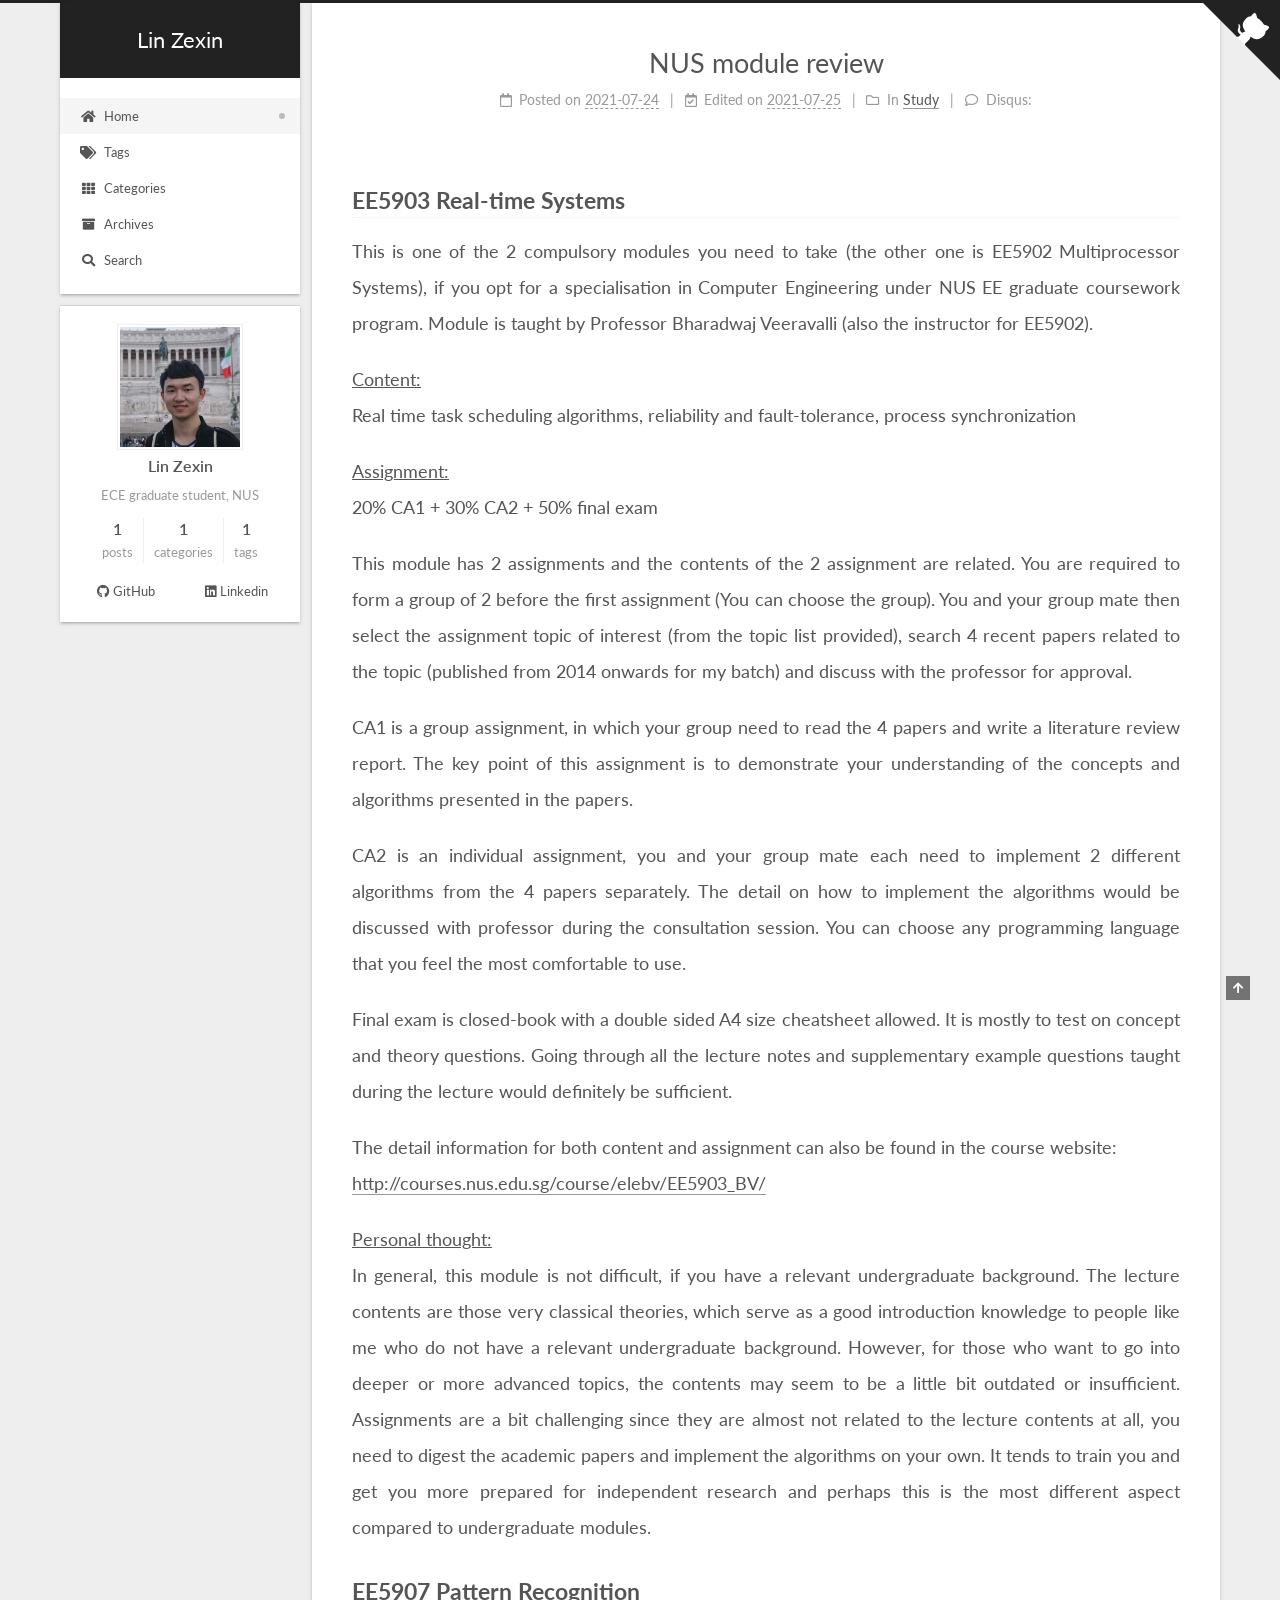
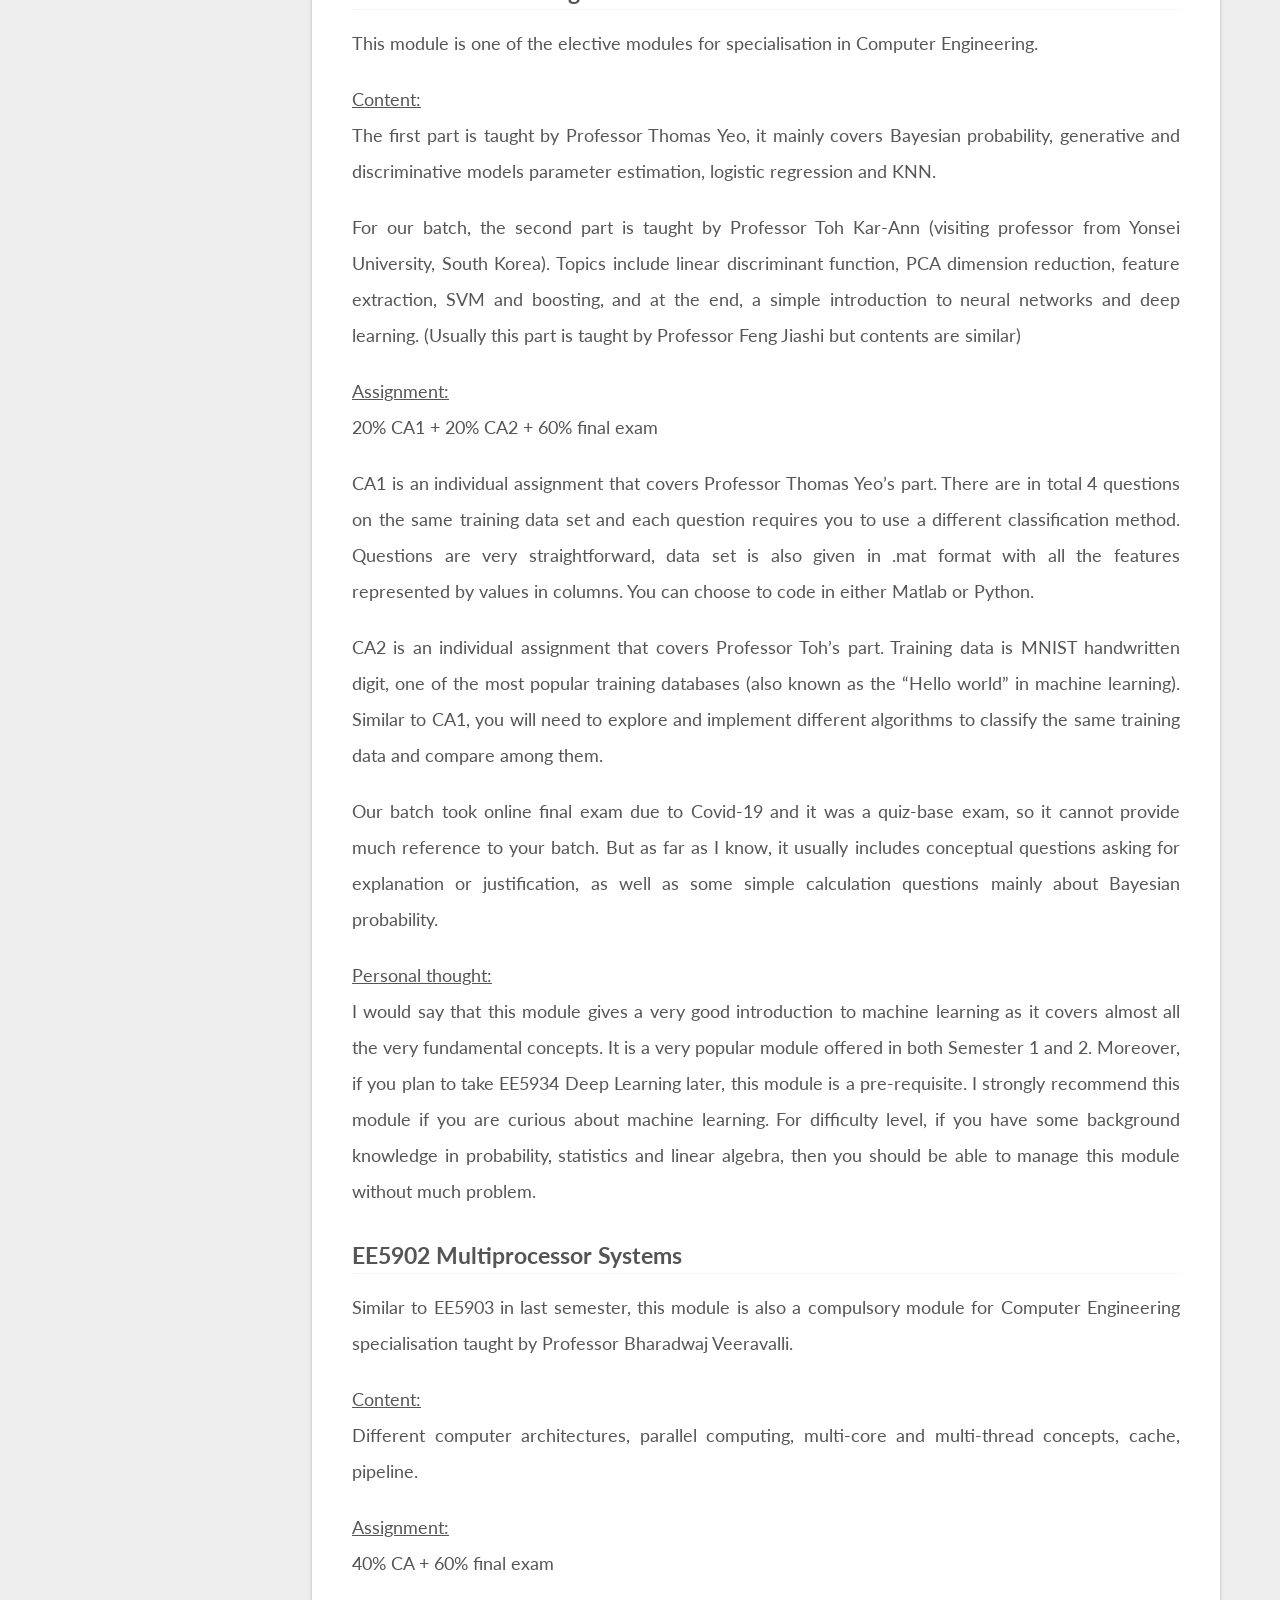
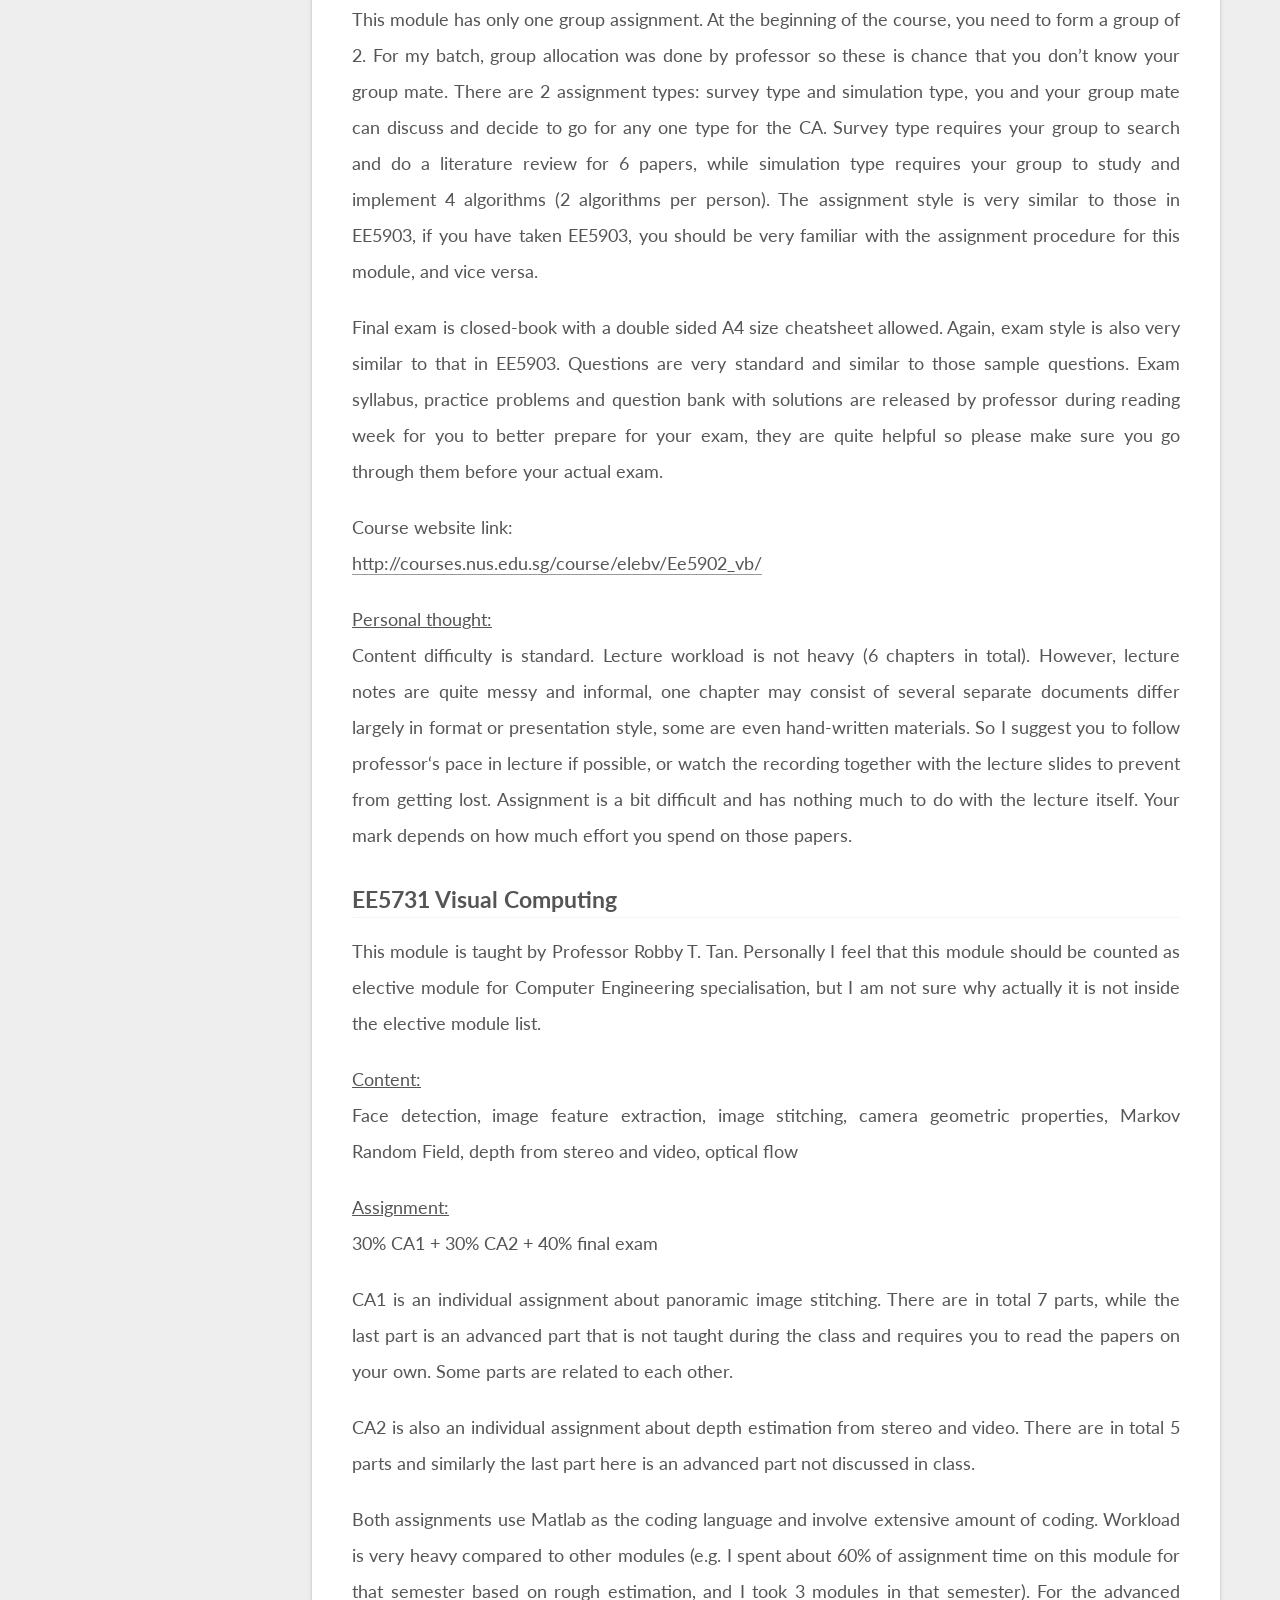
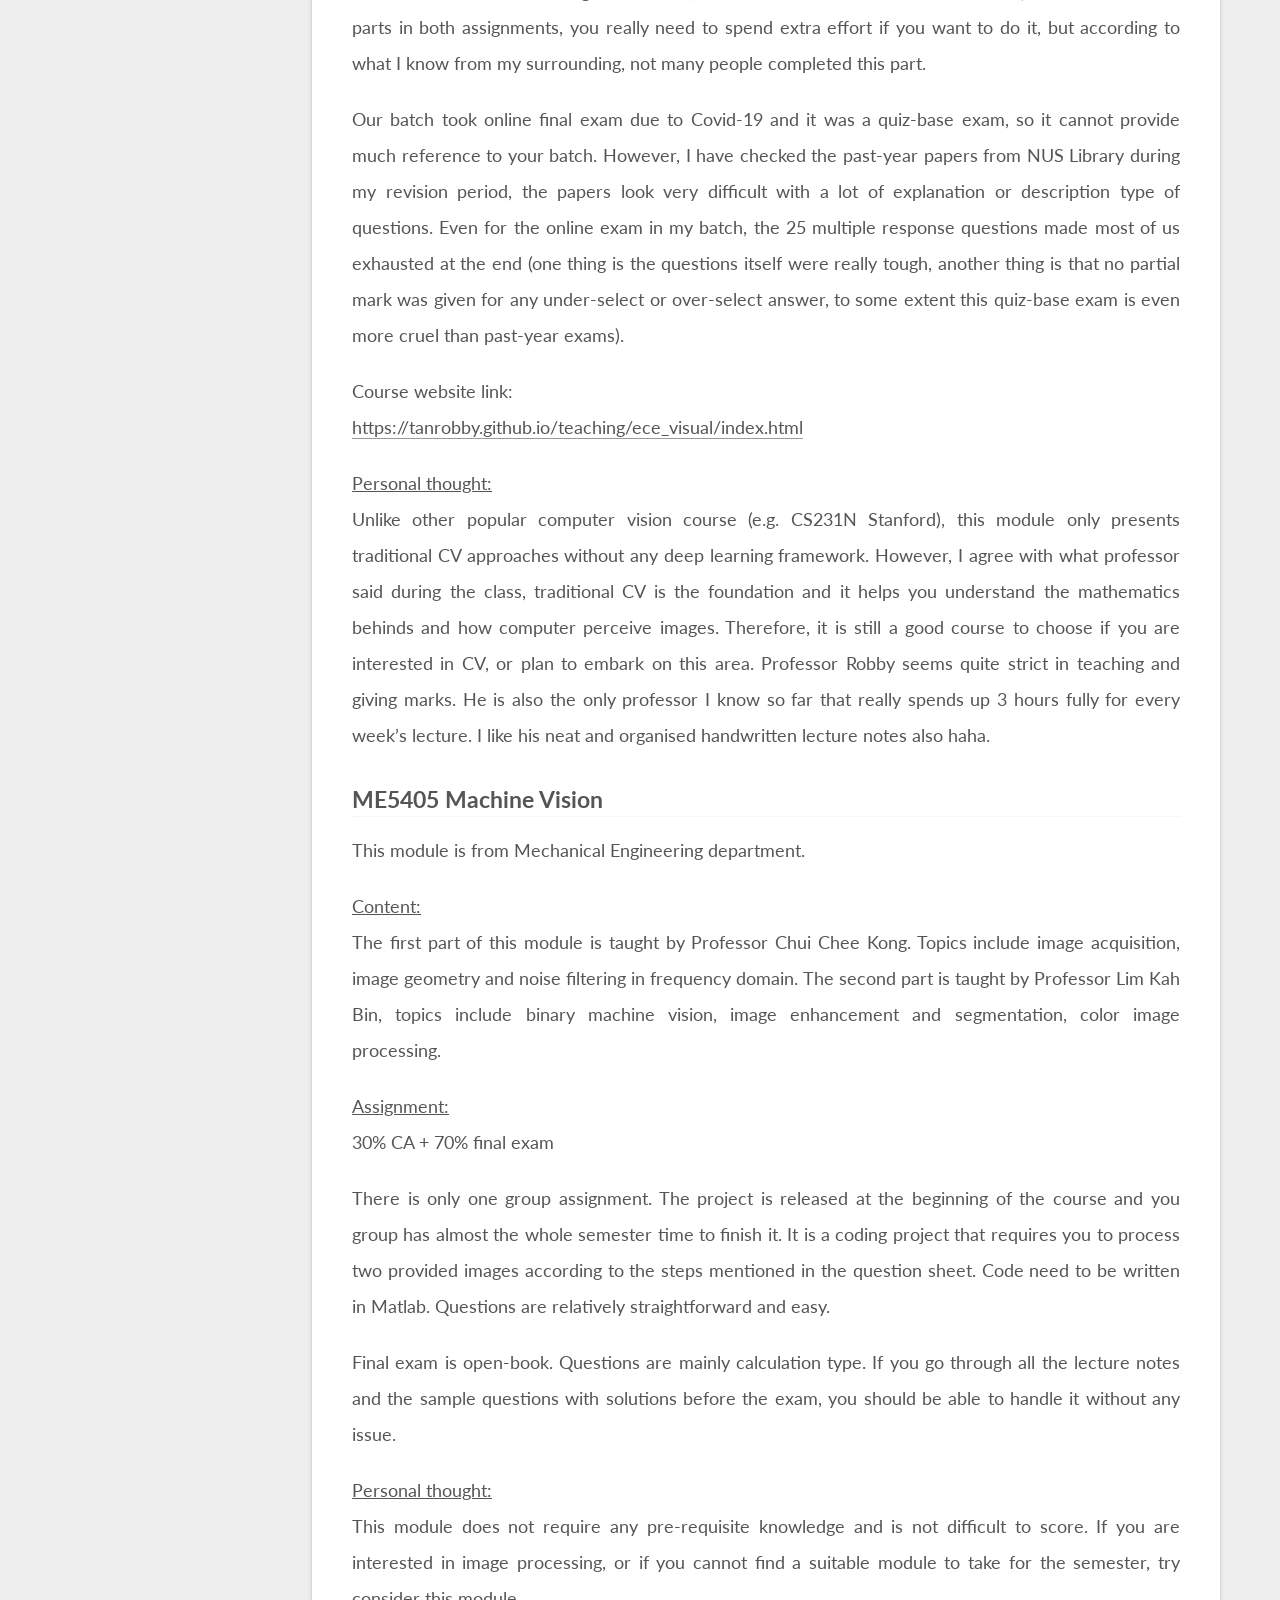
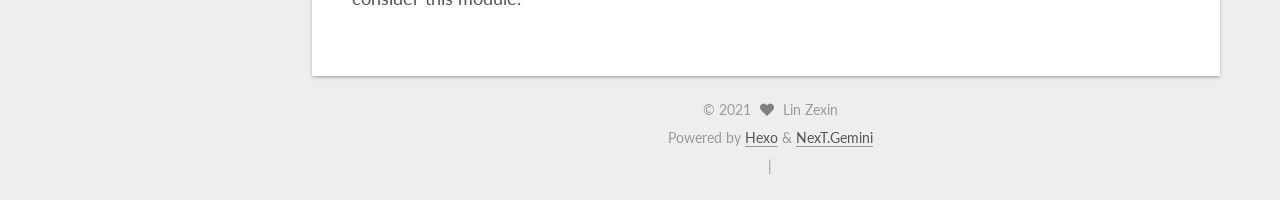
==== index.html @ 527f95ad "Site updated: 2021-07-26 01:46:09" ====
<!DOCTYPE html>
<html lang="en">
<head>
  <meta charset="UTF-8">
<meta name="viewport" content="width=device-width, initial-scale=1, maximum-scale=2">
<meta name="theme-color" content="#222">
<meta name="generator" content="Hexo 5.4.0">
  <link rel="apple-touch-icon" sizes="180x180" href="/images/apple-touch-icon-next.png">
  <link rel="icon" type="image/png" sizes="32x32" href="/images/favicon-32x32-next.png">
  <link rel="icon" type="image/png" sizes="16x16" href="/images/favicon-16x16-next.png">
  <link rel="mask-icon" href="/images/logo.svg" color="#222">

<link rel="stylesheet" href="/css/main.css">

<link rel="stylesheet" href="//fonts.googleapis.com/css?family=Lato:300,300italic,400,400italic,700,700italic&display=swap&subset=latin,latin-ext">
<link rel="stylesheet" href="/lib/font-awesome/css/all.min.css">

<script id="hexo-configurations">
    var NexT = window.NexT || {};
    var CONFIG = {"hostname":"example.com","root":"/","scheme":"Gemini","version":"7.8.0","exturl":false,"sidebar":{"position":"left","display":"post","padding":18,"offset":12,"onmobile":false},"copycode":{"enable":true,"show_result":true,"style":"mac"},"back2top":{"enable":true,"sidebar":false,"scrollpercent":false},"bookmark":{"enable":false,"color":"#222","save":"auto"},"fancybox":false,"mediumzoom":false,"lazyload":false,"pangu":false,"comments":{"style":"tabs","active":"disqus","storage":true,"lazyload":false,"nav":null,"activeClass":"disqus"},"algolia":{"hits":{"per_page":10},"labels":{"input_placeholder":"Search for Posts","hits_empty":"We didn't find any results for the search: ${query}","hits_stats":"${hits} results found in ${time} ms"}},"localsearch":{"enable":true,"trigger":"auto","top_n_per_article":5,"unescape":false,"preload":false},"motion":{"enable":true,"async":false,"transition":{"post_block":"fadeIn","post_header":"slideDownIn","post_body":"slideDownIn","coll_header":"slideLeftIn","sidebar":"slideUpIn"}},"path":"search.xml"};
  </script>

  <meta name="description" content="ECE graduate student, NUS">
<meta property="og:type" content="website">
<meta property="og:title" content="Lin Zexin">
<meta property="og:url" content="http://example.com/index.html">
<meta property="og:site_name" content="Lin Zexin">
<meta property="og:description" content="ECE graduate student, NUS">
<meta property="og:locale" content="en_US">
<meta property="article:author" content="Lin Zexin">
<meta name="twitter:card" content="summary">

<link rel="canonical" href="http://example.com/">


<script id="page-configurations">
  // https://hexo.io/docs/variables.html
  CONFIG.page = {
    sidebar: "",
    isHome : true,
    isPost : false,
    lang   : 'en'
  };
</script>

  <title>Lin Zexin</title>
  






  <noscript>
  <style>
  .use-motion .brand,
  .use-motion .menu-item,
  .sidebar-inner,
  .use-motion .post-block,
  .use-motion .pagination,
  .use-motion .comments,
  .use-motion .post-header,
  .use-motion .post-body,
  .use-motion .collection-header { opacity: initial; }

  .use-motion .site-title,
  .use-motion .site-subtitle {
    opacity: initial;
    top: initial;
  }

  .use-motion .logo-line-before i { left: initial; }
  .use-motion .logo-line-after i { right: initial; }
  </style>
</noscript>

</head>

<body itemscope itemtype="http://schema.org/WebPage">
  <div class="container use-motion">
    <div class="headband"></div>

    <header class="header" itemscope itemtype="http://schema.org/WPHeader">
      <div class="header-inner"><div class="site-brand-container">
  <div class="site-nav-toggle">
    <div class="toggle" aria-label="Toggle navigation bar">
      <span class="toggle-line toggle-line-first"></span>
      <span class="toggle-line toggle-line-middle"></span>
      <span class="toggle-line toggle-line-last"></span>
    </div>
  </div>

  <div class="site-meta">

    <a href="/" class="brand" rel="start">
      <span class="logo-line-before"><i></i></span>
      <h1 class="site-title">Lin Zexin</h1>
      <span class="logo-line-after"><i></i></span>
    </a>
  </div>

  <div class="site-nav-right">
    <div class="toggle popup-trigger">
        <i class="fa fa-search fa-fw fa-lg"></i>
    </div>
  </div>
</div>




<nav class="site-nav">
  <ul id="menu" class="main-menu menu">
        <li class="menu-item menu-item-home">

    <a href="/" rel="section"><i class="fa fa-home fa-fw"></i>Home</a>

  </li>
        <li class="menu-item menu-item-tags">

    <a href="/tags/" rel="section"><i class="fa fa-tags fa-fw"></i>Tags</a>

  </li>
        <li class="menu-item menu-item-categories">

    <a href="/categories/" rel="section"><i class="fa fa-th fa-fw"></i>Categories</a>

  </li>
        <li class="menu-item menu-item-archives">

    <a href="/archives/" rel="section"><i class="fa fa-archive fa-fw"></i>Archives</a>

  </li>
      <li class="menu-item menu-item-search">
        <a role="button" class="popup-trigger"><i class="fa fa-search fa-fw"></i>Search
        </a>
      </li>
  </ul>
</nav>



  <div class="search-pop-overlay">
    <div class="popup search-popup">
        <div class="search-header">
  <span class="search-icon">
    <i class="fa fa-search"></i>
  </span>
  <div class="search-input-container">
    <input autocomplete="off" autocapitalize="off"
           placeholder="Searching..." spellcheck="false"
           type="search" class="search-input">
  </div>
  <span class="popup-btn-close">
    <i class="fa fa-times-circle"></i>
  </span>
</div>
<div id="search-result">
  <div id="no-result">
    <i class="fa fa-spinner fa-pulse fa-5x fa-fw"></i>
  </div>
</div>

    </div>
  </div>

</div>
    </header>

    
  <div class="back-to-top">
    <i class="fa fa-arrow-up"></i>
    <span>0%</span>
  </div>

  <a href="https://github.com/limtsekheng" class="github-corner" title="Visit my GitHub" aria-label="Visit my GitHub" rel="noopener" target="_blank"><svg width="80" height="80" viewBox="0 0 250 250" aria-hidden="true"><path d="M0,0 L115,115 L130,115 L142,142 L250,250 L250,0 Z"></path><path d="M128.3,109.0 C113.8,99.7 119.0,89.6 119.0,89.6 C122.0,82.7 120.5,78.6 120.5,78.6 C119.2,72.0 123.4,76.3 123.4,76.3 C127.3,80.9 125.5,87.3 125.5,87.3 C122.9,97.6 130.6,101.9 134.4,103.2" fill="currentColor" style="transform-origin: 130px 106px;" class="octo-arm"></path><path d="M115.0,115.0 C114.9,115.1 118.7,116.5 119.8,115.4 L133.7,101.6 C136.9,99.2 139.9,98.4 142.2,98.6 C133.8,88.0 127.5,74.4 143.8,58.0 C148.5,53.4 154.0,51.2 159.7,51.0 C160.3,49.4 163.2,43.6 171.4,40.1 C171.4,40.1 176.1,42.5 178.8,56.2 C183.1,58.6 187.2,61.8 190.9,65.4 C194.5,69.0 197.7,73.2 200.1,77.6 C213.8,80.2 216.3,84.9 216.3,84.9 C212.7,93.1 206.9,96.0 205.4,96.6 C205.1,102.4 203.0,107.8 198.3,112.5 C181.9,128.9 168.3,122.5 157.7,114.1 C157.9,116.9 156.7,120.9 152.7,124.9 L141.0,136.5 C139.8,137.7 141.6,141.9 141.8,141.8 Z" fill="currentColor" class="octo-body"></path></svg></a>


    <main class="main">
      <div class="main-inner">
        <div class="content-wrap">
          

          <div class="content index posts-expand">
            
      
  
  
  <article itemscope itemtype="http://schema.org/Article" class="post-block" lang="en">
    <link itemprop="mainEntityOfPage" href="http://example.com/2021/07/24/nus_module_review/">

    <span hidden itemprop="author" itemscope itemtype="http://schema.org/Person">
      <meta itemprop="image" content="/images/avatar.jpg">
      <meta itemprop="name" content="Lin Zexin">
      <meta itemprop="description" content="ECE graduate student, NUS">
    </span>

    <span hidden itemprop="publisher" itemscope itemtype="http://schema.org/Organization">
      <meta itemprop="name" content="Lin Zexin">
    </span>
      <header class="post-header">
        <h2 class="post-title" itemprop="name headline">
          
            <a href="/2021/07/24/nus_module_review/" class="post-title-link" itemprop="url">NUS module review</a>
        </h2>

        <div class="post-meta">
            <span class="post-meta-item">
              <span class="post-meta-item-icon">
                <i class="far fa-calendar"></i>
              </span>
              <span class="post-meta-item-text">Posted on</span>

              <time title="Created: 2021-07-24 23:25:08" itemprop="dateCreated datePublished" datetime="2021-07-24T23:25:08+08:00">2021-07-24</time>
            </span>
              <span class="post-meta-item">
                <span class="post-meta-item-icon">
                  <i class="far fa-calendar-check"></i>
                </span>
                <span class="post-meta-item-text">Edited on</span>
                <time title="Modified: 2021-07-25 23:47:58" itemprop="dateModified" datetime="2021-07-25T23:47:58+08:00">2021-07-25</time>
              </span>
            <span class="post-meta-item">
              <span class="post-meta-item-icon">
                <i class="far fa-folder"></i>
              </span>
              <span class="post-meta-item-text">In</span>
                <span itemprop="about" itemscope itemtype="http://schema.org/Thing">
                  <a href="/categories/Study/" itemprop="url" rel="index"><span itemprop="name">Study</span></a>
                </span>
            </span>

          
  
  <span class="post-meta-item">
    
      <span class="post-meta-item-icon">
        <i class="far fa-comment"></i>
      </span>
      <span class="post-meta-item-text">Disqus: </span>
    
    <a title="disqus" href="/2021/07/24/nus_module_review/#disqus_thread" itemprop="discussionUrl">
      <span class="post-comments-count disqus-comment-count" data-disqus-identifier="2021/07/24/nus_module_review/" itemprop="commentCount"></span>
    </a>
  </span>
  
  

        </div>
      </header>

    
    
    
    <div class="post-body" itemprop="articleBody">

      
          <h3 id="EE5903-Real-time-Systems"><a href="#EE5903-Real-time-Systems" class="headerlink" title="EE5903 Real-time Systems"></a>EE5903 Real-time Systems</h3><p>This is one of the 2 compulsory modules you need to take (the other one is EE5902 Multiprocessor Systems), if you opt for a specialisation in Computer Engineering under NUS EE graduate coursework program. Module is taught by Professor Bharadwaj Veeravalli (also the instructor for EE5902).</p>
<p><u> Content: </u><br>Real time task scheduling algorithms, reliability and fault-tolerance, process synchronization</p>
<p><u> Assignment: </u><br>20% CA1 + 30% CA2 + 50% final exam</p>
<p>This module has 2 assignments and the contents of the 2 assignment are related. You are required to form a group of 2 before the first assignment (You can choose the group). You and your group mate then select the assignment topic of interest (from the topic list provided), search 4 recent papers related to the topic (published from 2014 onwards for my batch) and discuss with the professor for approval.</p>
<p>CA1 is a group assignment, in which your group need to read the 4 papers and write a literature review report. The key point of this assignment is to demonstrate your understanding of the concepts and algorithms presented in the papers.</p>
<p>CA2 is an individual assignment, you and your group mate each need to implement 2 different algorithms from the 4 papers separately. The detail on how to implement the algorithms would be discussed with professor during the consultation session. You can choose any programming language that you feel the most comfortable to use.</p>
<p>Final exam is closed-book with a double sided A4 size cheatsheet allowed. It is mostly to test on concept and theory questions. Going through all the lecture notes and supplementary example questions taught during the lecture would definitely be sufficient.</p>
<p>The detail information for both content and assignment can also be found in the course website:<br><a target="_blank" rel="noopener" href="http://courses.nus.edu.sg/course/elebv/EE5903_BV/">http://courses.nus.edu.sg/course/elebv/EE5903_BV/</a></p>
<p><u> Personal thought: </u><br>In general, this module is not difficult, if you have a relevant undergraduate background. The lecture contents are those very classical theories, which serve as a good introduction knowledge to people like me who do not have a relevant undergraduate background. However, for those who want to go into deeper or more advanced topics, the contents may seem to be a little bit outdated or insufficient. Assignments are a bit challenging since they are almost not related to the lecture contents at all, you need to digest the academic papers and implement the algorithms on your own. It tends to train you and get you more prepared for independent research and perhaps this is the most different aspect compared to undergraduate modules.</p>
<h3 id="EE5907-Pattern-Recognition"><a href="#EE5907-Pattern-Recognition" class="headerlink" title="EE5907 Pattern Recognition"></a>EE5907 Pattern Recognition</h3><p>This module is one of the elective modules for specialisation in Computer Engineering.</p>
<p><u> Content: </u><br>The first part is taught by Professor Thomas Yeo, it mainly covers Bayesian probability, generative and discriminative models parameter estimation, logistic regression and KNN.</p>
<p>For our batch, the second part is taught by Professor Toh Kar-Ann (visiting professor from Yonsei University, South Korea). Topics include linear discriminant function, PCA dimension reduction, feature extraction, SVM and boosting, and at the end, a simple introduction to neural networks and deep learning. (Usually this part is taught by Professor Feng Jiashi but contents are similar)</p>
<p><u> Assignment: </u><br>20% CA1 + 20% CA2 + 60% final exam</p>
<p>CA1 is an individual assignment that covers Professor Thomas Yeo’s part. There are in total 4 questions on the same training data set and each question requires you to use a different classification method. Questions are very straightforward, data set is also given in .mat format with all the features represented by values in columns. You can choose to code in either Matlab or Python.</p>
<p>CA2 is an individual assignment that covers Professor Toh’s part. Training data is MNIST handwritten digit, one of the most popular training databases (also known as the “Hello world” in machine learning). Similar to CA1, you will need to explore and implement different algorithms to classify the same training data and compare among them.</p>
<p>Our batch took online final exam due to Covid-19 and it was a quiz-base exam, so it cannot provide much reference to your batch. But as far as I know, it usually includes conceptual questions asking for explanation or justification, as well as some simple calculation questions mainly about Bayesian probability.</p>
<p><u> Personal thought: </u><br>I would say that this module gives a very good introduction to machine learning as it covers almost all the very fundamental concepts. It is a very popular module offered in both Semester 1 and 2. Moreover, if you plan to take EE5934 Deep Learning later, this module is a pre-requisite. I strongly recommend this module if you are curious about machine learning. For difficulty level, if you have some background knowledge in probability, statistics and linear algebra, then you should be able to manage this module without much problem.</p>
<h3 id="EE5902-Multiprocessor-Systems"><a href="#EE5902-Multiprocessor-Systems" class="headerlink" title="EE5902 Multiprocessor Systems"></a>EE5902 Multiprocessor Systems</h3><p>Similar to EE5903 in last semester, this module is also a compulsory module for Computer Engineering specialisation taught by Professor Bharadwaj Veeravalli.</p>
<p><u> Content: </u><br>Different computer architectures, parallel computing, multi-core and multi-thread concepts, cache, pipeline.</p>
<p><u> Assignment: </u><br>40% CA + 60% final exam</p>
<p>This module has only one group assignment. At the beginning of the course, you need to form a group of 2. For my batch, group allocation was done by professor so these is chance that you don’t know your group mate. There are 2 assignment types: survey type and simulation type, you and your group mate can discuss and decide to go for any one type for the CA. Survey type requires your group to search and do a literature review for 6 papers, while simulation type requires your group to study and implement 4 algorithms (2 algorithms per person). The assignment style is very similar to those in EE5903, if you have taken EE5903, you should be very familiar with the assignment procedure for this module, and vice versa.</p>
<p>Final exam is closed-book with a double sided A4 size cheatsheet allowed. Again, exam style is also very similar to that in EE5903. Questions are very standard and similar to those sample questions. Exam syllabus, practice problems and question bank with solutions are released by professor during reading week for you to better prepare for your exam, they are quite helpful so please make sure you go through them before your actual exam.</p>
<p>Course website link:<br><a target="_blank" rel="noopener" href="http://courses.nus.edu.sg/course/elebv/Ee5902_vb/">http://courses.nus.edu.sg/course/elebv/Ee5902_vb/</a></p>
<p><u> Personal thought: </u><br>Content difficulty is standard. Lecture workload is not heavy (6 chapters in total). However, lecture notes are quite messy and informal, one chapter may consist of several separate documents differ largely in format or presentation style, some are even hand-written materials. So I suggest you to follow professor‘s pace in lecture if possible, or watch the recording together with the lecture slides to prevent from getting lost. Assignment is a bit difficult and has nothing much to do with the lecture itself. Your mark depends on how much effort you spend on those papers.</p>
<h3 id="EE5731-Visual-Computing"><a href="#EE5731-Visual-Computing" class="headerlink" title="EE5731 Visual Computing"></a>EE5731 Visual Computing</h3><p>This module is taught by Professor Robby T. Tan. Personally I feel that this module should be counted as elective module for Computer Engineering specialisation, but I am not sure why actually it is not inside the elective module list.</p>
<p><u> Content: </u><br>Face detection, image feature extraction, image stitching, camera geometric properties, Markov Random Field, depth from stereo and video, optical flow</p>
<p><u> Assignment: </u><br>30% CA1 + 30% CA2 + 40% final exam</p>
<p>CA1 is an individual assignment about panoramic image stitching. There are in total 7 parts, while the last part is an advanced part that is not taught during the class and requires you to read the papers on your own. Some parts are related to each other.</p>
<p>CA2 is also an individual assignment about depth estimation from stereo and video. There are in total 5 parts and similarly the last part here is an advanced part not discussed in class.</p>
<p>Both assignments use Matlab as the coding language and involve extensive amount of coding. Workload is very heavy compared to other modules (e.g. I spent about 60% of assignment time on this module for that semester based on rough estimation, and I took 3 modules in that semester). For the advanced parts in both assignments, you really need to spend extra effort if you want to do it, but according to what I know from my surrounding, not many people completed this part.</p>
<p>Our batch took online final exam due to Covid-19 and it was a quiz-base exam, so it cannot provide much reference to your batch. However, I have checked the past-year papers from NUS Library during my revision period, the papers look very difficult with a lot of explanation or description type of questions. Even for the online exam in my batch, the 25 multiple response questions made most of us exhausted at the end (one thing is the questions itself were really tough, another thing is that no partial mark was given for any under-select or over-select answer, to some extent this quiz-base exam is even more cruel than past-year exams).</p>
<p>Course website link:<br><a target="_blank" rel="noopener" href="https://tanrobby.github.io/teaching/ece_visual/index.html">https://tanrobby.github.io/teaching/ece_visual/index.html</a></p>
<p><u> Personal thought: </u><br>Unlike other popular computer vision course (e.g. CS231N Stanford), this module only presents traditional CV approaches without any deep learning framework. However, I agree with what professor said during the class, traditional CV is the foundation and it helps you understand the mathematics behinds and how computer perceive images. Therefore, it is still a good course to choose if you are interested in CV, or plan to embark on this area. Professor Robby seems quite strict in teaching and giving marks. He is also the only professor I know so far that really spends up 3 hours fully for every week’s lecture. I like his neat and organised handwritten lecture notes also haha.</p>
<h3 id="ME5405-Machine-Vision"><a href="#ME5405-Machine-Vision" class="headerlink" title="ME5405 Machine Vision"></a>ME5405 Machine Vision</h3><p>This module is from Mechanical Engineering department.</p>
<p><u> Content: </u><br>The first part of this module is taught by Professor Chui Chee Kong. Topics include image acquisition, image geometry and noise filtering in frequency domain. The second part is taught by Professor Lim Kah Bin, topics include binary machine vision, image enhancement and segmentation, color image processing.</p>
<p><u> Assignment: </u><br>30% CA + 70% final exam</p>
<p>There is only one group assignment. The project is released at the beginning of the course and you group has almost the whole semester time to finish it. It is a coding project that requires you to process two provided images according to the steps mentioned in the question sheet. Code need to be written in Matlab. Questions are relatively straightforward and easy.</p>
<p>Final exam is open-book. Questions are mainly calculation type. If you go through all the lecture notes and the sample questions with solutions before the exam, you should be able to handle it without any issue.</p>
<p><u> Personal thought: </u><br>This module does not require any pre-requisite knowledge and is not difficult to score. If you are interested in image processing, or if you cannot find a suitable module to take for the semester, try consider this module.</p>

      
    </div>

    
    
    
      <footer class="post-footer">
        <div class="post-eof"></div>
      </footer>
  </article>
  
  
  


  



          </div>
          

<script>
  window.addEventListener('tabs:register', () => {
    let { activeClass } = CONFIG.comments;
    if (CONFIG.comments.storage) {
      activeClass = localStorage.getItem('comments_active') || activeClass;
    }
    if (activeClass) {
      let activeTab = document.querySelector(`a[href="#comment-${activeClass}"]`);
      if (activeTab) {
        activeTab.click();
      }
    }
  });
  if (CONFIG.comments.storage) {
    window.addEventListener('tabs:click', event => {
      if (!event.target.matches('.tabs-comment .tab-content .tab-pane')) return;
      let commentClass = event.target.classList[1];
      localStorage.setItem('comments_active', commentClass);
    });
  }
</script>

        </div>
          
  
  <div class="toggle sidebar-toggle">
    <span class="toggle-line toggle-line-first"></span>
    <span class="toggle-line toggle-line-middle"></span>
    <span class="toggle-line toggle-line-last"></span>
  </div>

  <aside class="sidebar">
    <div class="sidebar-inner">

      <ul class="sidebar-nav motion-element">
        <li class="sidebar-nav-toc">
          Table of Contents
        </li>
        <li class="sidebar-nav-overview">
          Overview
        </li>
      </ul>

      <!--noindex-->
      <div class="post-toc-wrap sidebar-panel">
      </div>
      <!--/noindex-->

      <div class="site-overview-wrap sidebar-panel">
        <div class="site-author motion-element" itemprop="author" itemscope itemtype="http://schema.org/Person">
    <img class="site-author-image" itemprop="image" alt="Lin Zexin"
      src="/images/avatar.jpg">
  <p class="site-author-name" itemprop="name">Lin Zexin</p>
  <div class="site-description" itemprop="description">ECE graduate student, NUS</div>
</div>
<div class="site-state-wrap motion-element">
  <nav class="site-state">
      <div class="site-state-item site-state-posts">
          <a href="/archives/">
        
          <span class="site-state-item-count">1</span>
          <span class="site-state-item-name">posts</span>
        </a>
      </div>
      <div class="site-state-item site-state-categories">
            <a href="/categories/">
          
        <span class="site-state-item-count">1</span>
        <span class="site-state-item-name">categories</span></a>
      </div>
      <div class="site-state-item site-state-tags">
            <a href="/tags/">
          
        <span class="site-state-item-count">1</span>
        <span class="site-state-item-name">tags</span></a>
      </div>
  </nav>
</div>
  <div class="links-of-author motion-element">
      <span class="links-of-author-item">
        <a href="https://github.com/limtsekheng" title="GitHub → https:&#x2F;&#x2F;github.com&#x2F;limtsekheng" rel="noopener" target="_blank"><i class="fab fa-github fa-fw"></i>GitHub</a>
      </span>
      <span class="links-of-author-item">
        <a href="https://www.linkedin.com/in/lin-zexin-281898138" title="Linkedin → https:&#x2F;&#x2F;www.linkedin.com&#x2F;in&#x2F;lin-zexin-281898138" rel="noopener" target="_blank"><i class="fab fa-linkedin fa-fw"></i>Linkedin</a>
      </span>
  </div>



      </div>

    </div>
  </aside>
  <div id="sidebar-dimmer"></div>


      </div>
    </main>

    <footer class="footer">
      <div class="footer-inner">
        

        

<div class="copyright">
  
  &copy; 
  <span itemprop="copyrightYear">2021</span>
  <span class="with-love">
    <i class="fa fa-heart"></i>
  </span>
  <span class="author" itemprop="copyrightHolder">Lin Zexin</span>
</div>
  <div class="powered-by">Powered by <a href="https://hexo.io/" class="theme-link" rel="noopener" target="_blank">Hexo</a> & <a href="https://theme-next.org/" class="theme-link" rel="noopener" target="_blank">NexT.Gemini</a>
  </div>

        
<div class="busuanzi-count">
  <script async src="https://busuanzi.ibruce.info/busuanzi/2.3/busuanzi.pure.mini.js"></script>
    <span class="post-meta-item" id="busuanzi_container_site_uv" style="display: none;">
      <span class="post-meta-item-icon">
        <i class="fa fa-user"></i>
      </span>
      <span class="site-uv" title="Total Visitors">
        <span id="busuanzi_value_site_uv"></span>
      </span>
    </span>
    <span class="post-meta-divider">|</span>
    <span class="post-meta-item" id="busuanzi_container_site_pv" style="display: none;">
      <span class="post-meta-item-icon">
        <i class="fa fa-eye"></i>
      </span>
      <span class="site-pv" title="Total Views">
        <span id="busuanzi_value_site_pv"></span>
      </span>
    </span>
</div>








      </div>
    </footer>
  </div>

  
  <script src="/lib/anime.min.js"></script>
  <script src="/lib/velocity/velocity.min.js"></script>
  <script src="/lib/velocity/velocity.ui.min.js"></script>

<script src="/js/utils.js"></script>

<script src="/js/motion.js"></script>


<script src="/js/schemes/pisces.js"></script>


<script src="/js/next-boot.js"></script>




  




  
<script src="/js/local-search.js"></script>













  

  

  

<script>
  function loadCount() {
    var d = document, s = d.createElement('script');
    s.src = 'https://linzexin.disqus.com/count.js';
    s.id = 'dsq-count-scr';
    (d.head || d.body).appendChild(s);
  }
  // defer loading until the whole page loading is completed
  window.addEventListener('load', loadCount, false);
</script>

</body>
</html>
---- css/main.css ----
:root {
  --body-bg-color: #eee;
  --content-bg-color: #fff;
  --card-bg-color: #f5f5f5;
  --text-color: #555;
  --blockquote-color: #666;
  --link-color: #555;
  --link-hover-color: #222;
  --brand-color: #fff;
  --brand-hover-color: #fff;
  --table-row-odd-bg-color: #f9f9f9;
  --table-row-hover-bg-color: #f5f5f5;
  --menu-item-bg-color: #f5f5f5;
  --btn-default-bg: #fff;
  --btn-default-color: #555;
  --btn-default-border-color: #555;
  --btn-default-hover-bg: #222;
  --btn-default-hover-color: #fff;
  --btn-default-hover-border-color: #222;
}
html {
  line-height: 1.15; /* 1 */
  -webkit-text-size-adjust: 100%; /* 2 */
}
body {
  margin: 0;
}
main {
  display: block;
}
h1 {
  font-size: 2em;
  margin: 0.67em 0;
}
hr {
  box-sizing: content-box; /* 1 */
  height: 0; /* 1 */
  overflow: visible; /* 2 */
}
pre {
  font-family: monospace, monospace; /* 1 */
  font-size: 1em; /* 2 */
}
a {
  background: transparent;
}
abbr[title] {
  border-bottom: none; /* 1 */
  text-decoration: underline; /* 2 */
  text-decoration: underline dotted; /* 2 */
}
b,
strong {
  font-weight: bolder;
}
code,
kbd,
samp {
  font-family: monospace, monospace; /* 1 */
  font-size: 1em; /* 2 */
}
small {
  font-size: 80%;
}
sub,
sup {
  font-size: 75%;
  line-height: 0;
  position: relative;
  vertical-align: baseline;
}
sub {
  bottom: -0.25em;
}
sup {
  top: -0.5em;
}
img {
  border-style: none;
}
button,
input,
optgroup,
select,
textarea {
  font-family: inherit; /* 1 */
  font-size: 100%; /* 1 */
  line-height: 1.15; /* 1 */
  margin: 0; /* 2 */
}
button,
input {
/* 1 */
  overflow: visible;
}
button,
select {
/* 1 */
  text-transform: none;
}
button,
[type='button'],
[type='reset'],
[type='submit'] {
  -webkit-appearance: button;
}
button::-moz-focus-inner,
[type='button']::-moz-focus-inner,
[type='reset']::-moz-focus-inner,
[type='submit']::-moz-focus-inner {
  border-style: none;
  padding: 0;
}
button:-moz-focusring,
[type='button']:-moz-focusring,
[type='reset']:-moz-focusring,
[type='submit']:-moz-focusring {
  outline: 1px dotted ButtonText;
}
fieldset {
  padding: 0.35em 0.75em 0.625em;
}
legend {
  box-sizing: border-box; /* 1 */
  color: inherit; /* 2 */
  display: table; /* 1 */
  max-width: 100%; /* 1 */
  padding: 0; /* 3 */
  white-space: normal; /* 1 */
}
progress {
  vertical-align: baseline;
}
textarea {
  overflow: auto;
}
[type='checkbox'],
[type='radio'] {
  box-sizing: border-box; /* 1 */
  padding: 0; /* 2 */
}
[type='number']::-webkit-inner-spin-button,
[type='number']::-webkit-outer-spin-button {
  height: auto;
}
[type='search'] {
  outline-offset: -2px; /* 2 */
  -webkit-appearance: textfield; /* 1 */
}
[type='search']::-webkit-search-decoration {
  -webkit-appearance: none;
}
::-webkit-file-upload-button {
  font: inherit; /* 2 */
  -webkit-appearance: button; /* 1 */
}
details {
  display: block;
}
summary {
  display: list-item;
}
template {
  display: none;
}
[hidden] {
  display: none;
}
::selection {
  background: #262a30;
  color: #eee;
}
html,
body {
  height: 100%;
}
body {
  background: var(--body-bg-color);
  color: var(--text-color);
  font-family: 'Lato', "PingFang SC", "Microsoft YaHei", sans-serif;
  font-size: 1em;
  line-height: 2;
}
@media (max-width: 991px) {
  body {
    padding-left: 0 !important;
    padding-right: 0 !important;
  }
}
h1,
h2,
h3,
h4,
h5,
h6 {
  font-family: 'Lato', "PingFang SC", "Microsoft YaHei", sans-serif;
  font-weight: bold;
  line-height: 1.5;
  margin: 20px 0 15px;
}
h1 {
  font-size: 1.5em;
}
h2 {
  font-size: 1.375em;
}
h3 {
  font-size: 1.25em;
}
h4 {
  font-size: 1.125em;
}
h5 {
  font-size: 1em;
}
h6 {
  font-size: 0.875em;
}
p {
  margin: 0 0 20px 0;
}
a,
span.exturl {
  border-bottom: 1px solid #999;
  color: var(--link-color);
  outline: 0;
  text-decoration: none;
  overflow-wrap: break-word;
  word-wrap: break-word;
  cursor: pointer;
}
a:hover,
span.exturl:hover {
  border-bottom-color: var(--link-hover-color);
  color: var(--link-hover-color);
}
iframe,
img,
video {
  display: block;
  margin-left: auto;
  margin-right: auto;
  max-width: 100%;
}
hr {
  background-image: repeating-linear-gradient(-45deg, #ddd, #ddd 4px, transparent 4px, transparent 8px);
  border: 0;
  height: 3px;
  margin: 40px 0;
}
blockquote {
  border-left: 4px solid #ddd;
  color: var(--blockquote-color);
  margin: 0;
  padding: 0 15px;
}
blockquote cite::before {
  content: '-';
  padding: 0 5px;
}
dt {
  font-weight: bold;
}
dd {
  margin: 0;
  padding: 0;
}
kbd {
  background-color: #f5f5f5;
  background-image: linear-gradient(#eee, #fff, #eee);
  border: 1px solid #ccc;
  border-radius: 0.2em;
  box-shadow: 0.1em 0.1em 0.2em rgba(0,0,0,0.1);
  color: #555;
  font-family: inherit;
  padding: 0.1em 0.3em;
  white-space: nowrap;
}
.table-container {
  overflow: auto;
}
table {
  border-collapse: collapse;
  border-spacing: 0;
  font-size: 0.875em;
  margin: 0 0 20px 0;
  width: 100%;
}
tbody tr:nth-of-type(odd) {
  background: var(--table-row-odd-bg-color);
}
tbody tr:hover {
  background: var(--table-row-hover-bg-color);
}
caption,
th,
td {
  font-weight: normal;
  padding: 8px;
  vertical-align: middle;
}
th,
td {
  border: 1px solid #ddd;
  border-bottom: 3px solid #ddd;
}
th {
  font-weight: 700;
  padding-bottom: 10px;
}
td {
  border-bottom-width: 1px;
}
.btn {
  background: var(--btn-default-bg);
  border: 2px solid var(--btn-default-border-color);
  border-radius: 2px;
  color: var(--btn-default-color);
  display: inline-block;
  font-size: 0.875em;
  line-height: 2;
  padding: 0 20px;
  text-decoration: none;
  transition-property: background-color;
  transition-delay: 0s;
  transition-duration: 0.2s;
  transition-timing-function: ease-in-out;
}
.btn:hover {
  background: var(--btn-default-hover-bg);
  border-color: var(--btn-default-hover-border-color);
  color: var(--btn-default-hover-color);
}
.btn + .btn {
  margin: 0 0 8px 8px;
}
.btn .fa-fw {
  text-align: left;
  width: 1.285714285714286em;
}
.toggle {
  line-height: 0;
}
.toggle .toggle-line {
  background: #fff;
  display: inline-block;
  height: 2px;
  left: 0;
  position: relative;
  top: 0;
  transition: all 0.4s;
  vertical-align: top;
  width: 100%;
}
.toggle .toggle-line:not(:first-child) {
  margin-top: 3px;
}
.toggle.toggle-arrow .toggle-line-first {
  left: 50%;
  top: 2px;
  transform: rotate(45deg);
  width: 50%;
}
.toggle.toggle-arrow .toggle-line-middle {
  left: 2px;
  width: 90%;
}
.toggle.toggle-arrow .toggle-line-last {
  left: 50%;
  top: -2px;
  transform: rotate(-45deg);
  width: 50%;
}
.toggle.toggle-close .toggle-line-first {
  transform: rotate(-45deg);
  top: 5px;
}
.toggle.toggle-close .toggle-line-middle {
  opacity: 0;
}
.toggle.toggle-close .toggle-line-last {
  transform: rotate(45deg);
  top: -5px;
}
.highlight-container {
  position: relative;
}
.highlight-container:hover .copy-btn,
.highlight-container .copy-btn:focus {
  opacity: 1;
}
.copy-btn {
  color: #333;
  cursor: pointer;
  line-height: 1.6;
  opacity: 0;
  padding: 2px 6px;
  position: absolute;
  transition-delay: 0s;
  transition-duration: 0.2s;
  transition-timing-function: ease-in-out;
  color: #fff;
  font-size: 14px;
  right: 0;
  top: 2px;
}
.highlight-container {
  background: #21252b;
  border-radius: 5px;
  box-shadow: 0 10px 30px 0 rgba(0,0,0,0.4);
  padding-top: 30px;
}
.highlight-container::before {
  background: #fc625d;
  border-radius: 50%;
  box-shadow: 20px 0 #fdbc40, 40px 0 #35cd4b;
  content: ' ';
  height: 12px;
  left: 12px;
  margin-top: -20px;
  position: absolute;
  width: 12px;
}
.highlight-container .highlight {
  border-radius: 0 0 5px 5px;
}
.highlight-container .highlight .table-container {
  border-radius: 0 0 5px 5px;
}
.highlight,
pre {
  background: #000;
  color: #eaeaea;
  line-height: 1.6;
  margin: 0 auto 20px;
}
pre,
code {
  font-family: consolas, Menlo, monospace, "PingFang SC", "Microsoft YaHei";
}
code {
  background: #eee;
  border-radius: 3px;
  color: #555;
  padding: 2px 4px;
  overflow-wrap: break-word;
  word-wrap: break-word;
}
.highlight *::selection {
  background: #424242;
}
.highlight pre {
  border: 0;
  margin: 0;
  padding: 10px 0;
}
.highlight table {
  border: 0;
  margin: 0;
  width: auto;
}
.highlight td {
  border: 0;
  padding: 0;
}
.highlight figcaption {
  background: #292929;
  color: #eaeaea;
  display: flex;
  font-size: 0.875em;
  justify-content: space-between;
  line-height: 1.2;
  padding: 0.5em;
}
.highlight figcaption a {
  color: #eaeaea;
}
.highlight figcaption a:hover {
  border-bottom-color: #eaeaea;
}
.highlight .gutter {
  -moz-user-select: none;
  -ms-user-select: none;
  -webkit-user-select: none;
  user-select: none;
}
.highlight .gutter pre {
  background: #292929;
  color: #666;
  padding-left: 10px;
  padding-right: 10px;
  text-align: right;
}
.highlight .code pre {
  background: #000;
  padding-left: 10px;
  width: 100%;
}
.gist table {
  width: auto;
}
.gist table td {
  border: 0;
}
pre {
  overflow: auto;
  padding: 10px;
}
pre code {
  background: none;
  color: #eaeaea;
  font-size: 0.875em;
  padding: 0;
  text-shadow: none;
}
pre .deletion {
  background: #800000;
}
pre .addition {
  background: #008000;
}
pre .meta {
  color: #e7c547;
  -moz-user-select: none;
  -ms-user-select: none;
  -webkit-user-select: none;
  user-select: none;
}
pre .comment {
  color: #969896;
}
pre .variable,
pre .attribute,
pre .tag,
pre .name,
pre .regexp,
pre .ruby .constant,
pre .xml .tag .title,
pre .xml .pi,
pre .xml .doctype,
pre .html .doctype,
pre .css .id,
pre .css .class,
pre .css .pseudo {
  color: #d54e53;
}
pre .number,
pre .preprocessor,
pre .built_in,
pre .builtin-name,
pre .literal,
pre .params,
pre .constant,
pre .command {
  color: #e78c45;
}
pre .ruby .class .title,
pre .css .rules .attribute,
pre .string,
pre .symbol,
pre .value,
pre .inheritance,
pre .header,
pre .ruby .symbol,
pre .xml .cdata,
pre .special,
pre .formula {
  color: #b9ca4a;
}
pre .title,
pre .css .hexcolor {
  color: #70c0b1;
}
pre .function,
pre .python .decorator,
pre .python .title,
pre .ruby .function .title,
pre .ruby .title .keyword,
pre .perl .sub,
pre .javascript .title,
pre .coffeescript .title {
  color: #7aa6da;
}
pre .keyword,
pre .javascript .function {
  color: #c397d8;
}
.blockquote-center {
  border-left: none;
  margin: 40px 0;
  padding: 0;
  position: relative;
  text-align: center;
}
.blockquote-center .fa {
  display: block;
  opacity: 0.6;
  position: absolute;
  width: 100%;
}
.blockquote-center .fa-quote-left {
  border-top: 1px solid #ccc;
  text-align: left;
  top: -20px;
}
.blockquote-center .fa-quote-right {
  border-bottom: 1px solid #ccc;
  text-align: right;
  bottom: -20px;
}
.blockquote-center p,
.blockquote-center div {
  text-align: center;
}
.post-body .group-picture img {
  margin: 0 auto;
  padding: 0 3px;
}
.group-picture-row {
  margin-bottom: 6px;
  overflow: hidden;
}
.group-picture-column {
  float: left;
  margin-bottom: 10px;
}
.post-body .label {
  color: #555;
  display: inline;
  padding: 0 2px;
}
.post-body .label.default {
  background: #f0f0f0;
}
.post-body .label.primary {
  background: #efe6f7;
}
.post-body .label.info {
  background: #e5f2f8;
}
.post-body .label.success {
  background: #e7f4e9;
}
.post-body .label.warning {
  background: #fcf6e1;
}
.post-body .label.danger {
  background: #fae8eb;
}
.post-body .tabs {
  margin-bottom: 20px;
}
.post-body .tabs,
.tabs-comment {
  display: block;
  padding-top: 10px;
  position: relative;
}
.post-body .tabs ul.nav-tabs,
.tabs-comment ul.nav-tabs {
  display: flex;
  flex-wrap: wrap;
  margin: 0;
  margin-bottom: -1px;
  padding: 0;
}
@media (max-width: 413px) {
  .post-body .tabs ul.nav-tabs,
  .tabs-comment ul.nav-tabs {
    display: block;
    margin-bottom: 5px;
  }
}
.post-body .tabs ul.nav-tabs li.tab,
.tabs-comment ul.nav-tabs li.tab {
  border-bottom: 1px solid #ddd;
  border-left: 1px solid transparent;
  border-right: 1px solid transparent;
  border-top: 3px solid transparent;
  flex-grow: 1;
  list-style-type: none;
  border-radius: 0 0 0 0;
}
@media (max-width: 413px) {
  .post-body .tabs ul.nav-tabs li.tab,
  .tabs-comment ul.nav-tabs li.tab {
    border-bottom: 1px solid transparent;
    border-left: 3px solid transparent;
    border-right: 1px solid transparent;
    border-top: 1px solid transparent;
  }
}
@media (max-width: 413px) {
  .post-body .tabs ul.nav-tabs li.tab,
  .tabs-comment ul.nav-tabs li.tab {
    border-radius: 0;
  }
}
.post-body .tabs ul.nav-tabs li.tab a,
.tabs-comment ul.nav-tabs li.tab a {
  border-bottom: initial;
  display: block;
  line-height: 1.8;
  outline: 0;
  padding: 0.25em 0.75em;
  text-align: center;
  transition-delay: 0s;
  transition-duration: 0.2s;
  transition-timing-function: ease-out;
}
.post-body .tabs ul.nav-tabs li.tab a i,
.tabs-comment ul.nav-tabs li.tab a i {
  width: 1.285714285714286em;
}
.post-body .tabs ul.nav-tabs li.tab.active,
.tabs-comment ul.nav-tabs li.tab.active {
  border-bottom: 1px solid transparent;
  border-left: 1px solid #ddd;
  border-right: 1px solid #ddd;
  border-top: 3px solid #fc6423;
}
@media (max-width: 413px) {
  .post-body .tabs ul.nav-tabs li.tab.active,
  .tabs-comment ul.nav-tabs li.tab.active {
    border-bottom: 1px solid #ddd;
    border-left: 3px solid #fc6423;
    border-right: 1px solid #ddd;
    border-top: 1px solid #ddd;
  }
}
.post-body .tabs ul.nav-tabs li.tab.active a,
.tabs-comment ul.nav-tabs li.tab.active a {
  color: var(--link-color);
  cursor: default;
}
.post-body .tabs .tab-content .tab-pane,
.tabs-comment .tab-content .tab-pane {
  border: 1px solid #ddd;
  border-top: 0;
  padding: 20px 20px 0 20px;
  border-radius: 0;
}
.post-body .tabs .tab-content .tab-pane:not(.active),
.tabs-comment .tab-content .tab-pane:not(.active) {
  display: none;
}
.post-body .tabs .tab-content .tab-pane.active,
.tabs-comment .tab-content .tab-pane.active {
  display: block;
}
.post-body .tabs .tab-content .tab-pane.active:nth-of-type(1),
.tabs-comment .tab-content .tab-pane.active:nth-of-type(1) {
  border-radius: 0 0 0 0;
}
@media (max-width: 413px) {
  .post-body .tabs .tab-content .tab-pane.active:nth-of-type(1),
  .tabs-comment .tab-content .tab-pane.active:nth-of-type(1) {
    border-radius: 0;
  }
}
.post-body .note {
  border-radius: 3px;
  margin-bottom: 20px;
  padding: 1em;
  position: relative;
  border: 1px solid #eee;
  border-left-width: 5px;
}
.post-body .note h2,
.post-body .note h3,
.post-body .note h4,
.post-body .note h5,
.post-body .note h6 {
  margin-top: 0;
  border-bottom: initial;
  margin-bottom: 0;
  padding-top: 0;
}
.post-body .note p:first-child,
.post-body .note ul:first-child,
.post-body .note ol:first-child,
.post-body .note table:first-child,
.post-body .note pre:first-child,
.post-body .note blockquote:first-child,
.post-body .note img:first-child {
  margin-top: 0;
}
.post-body .note p:last-child,
.post-body .note ul:last-child,
.post-body .note ol:last-child,
.post-body .note table:last-child,
.post-body .note pre:last-child,
.post-body .note blockquote:last-child,
.post-body .note img:last-child {
  margin-bottom: 0;
}
.post-body .note.default {
  border-left-color: #777;
}
.post-body .note.default h2,
.post-body .note.default h3,
.post-body .note.default h4,
.post-body .note.default h5,
.post-body .note.default h6 {
  color: #777;
}
.post-body .note.primary {
  border-left-color: #6f42c1;
}
.post-body .note.primary h2,
.post-body .note.primary h3,
.post-body .note.primary h4,
.post-body .note.primary h5,
.post-body .note.primary h6 {
  color: #6f42c1;
}
.post-body .note.info {
  border-left-color: #428bca;
}
.post-body .note.info h2,
.post-body .note.info h3,
.post-body .note.info h4,
.post-body .note.info h5,
.post-body .note.info h6 {
  color: #428bca;
}
.post-body .note.success {
  border-left-color: #5cb85c;
}
.post-body .note.success h2,
.post-body .note.success h3,
.post-body .note.success h4,
.post-body .note.success h5,
.post-body .note.success h6 {
  color: #5cb85c;
}
.post-body .note.warning {
  border-left-color: #f0ad4e;
}
.post-body .note.warning h2,
.post-body .note.warning h3,
.post-body .note.warning h4,
.post-body .note.warning h5,
.post-body .note.warning h6 {
  color: #f0ad4e;
}
.post-body .note.danger {
  border-left-color: #d9534f;
}
.post-body .note.danger h2,
.post-body .note.danger h3,
.post-body .note.danger h4,
.post-body .note.danger h5,
.post-body .note.danger h6 {
  color: #d9534f;
}
.pagination .prev,
.pagination .next,
.pagination .page-number,
.pagination .space {
  display: inline-block;
  margin: 0 10px;
  padding: 0 11px;
  position: relative;
  top: -1px;
}
@media (max-width: 767px) {
  .pagination .prev,
  .pagination .next,
  .pagination .page-number,
  .pagination .space {
    margin: 0 5px;
  }
}
.pagination {
  border-top: 1px solid #eee;
  margin: 120px 0 0;
  text-align: center;
}
.pagination .prev,
.pagination .next,
.pagination .page-number {
  border-bottom: 0;
  border-top: 1px solid #eee;
  transition-property: border-color;
  transition-delay: 0s;
  transition-duration: 0.2s;
  transition-timing-function: ease-in-out;
}
.pagination .prev:hover,
.pagination .next:hover,
.pagination .page-number:hover {
  border-top-color: #222;
}
.pagination .space {
  margin: 0;
  padding: 0;
}
.pagination .prev {
  margin-left: 0;
}
.pagination .next {
  margin-right: 0;
}
.pagination .page-number.current {
  background: #ccc;
  border-top-color: #ccc;
  color: #fff;
}
@media (max-width: 767px) {
  .pagination {
    border-top: none;
  }
  .pagination .prev,
  .pagination .next,
  .pagination .page-number {
    border-bottom: 1px solid #eee;
    border-top: 0;
    margin-bottom: 10px;
    padding: 0 10px;
  }
  .pagination .prev:hover,
  .pagination .next:hover,
  .pagination .page-number:hover {
    border-bottom-color: #222;
  }
}
.comments {
  margin-top: 60px;
  overflow: hidden;
}
.comment-button-group {
  display: flex;
  flex-wrap: wrap-reverse;
  justify-content: center;
  margin: 1em 0;
}
.comment-button-group .comment-button {
  margin: 0.1em 0.2em;
}
.comment-button-group .comment-button.active {
  background: var(--btn-default-hover-bg);
  border-color: var(--btn-default-hover-border-color);
  color: var(--btn-default-hover-color);
}
.comment-position {
  display: none;
}
.comment-position.active {
  display: block;
}
.tabs-comment {
  background: var(--content-bg-color);
  margin-top: 4em;
  padding-top: 0;
}
.tabs-comment .comments {
  border: 0;
  box-shadow: none;
  margin-top: 0;
  padding-top: 0;
}
.container {
  min-height: 100%;
  position: relative;
}
.main-inner {
  margin: 0 auto;
  width: calc(100% - 20px);
}
@media (min-width: 1200px) {
  .main-inner {
    width: 1160px;
  }
}
@media (min-width: 1600px) {
  .main-inner {
    width: 73%;
  }
}
@media (max-width: 767px) {
  .content-wrap {
    padding: 0 20px;
  }
}
.header {
  background: transparent;
}
.header-inner {
  margin: 0 auto;
  width: calc(100% - 20px);
}
@media (min-width: 1200px) {
  .header-inner {
    width: 1160px;
  }
}
@media (min-width: 1600px) {
  .header-inner {
    width: 73%;
  }
}
.site-brand-container {
  display: flex;
  flex-shrink: 0;
  padding: 0 10px;
}
.headband {
  background: #222;
  height: 3px;
}
.site-meta {
  flex-grow: 1;
  text-align: center;
}
@media (max-width: 767px) {
  .site-meta {
    text-align: center;
  }
}
.brand {
  border-bottom: none;
  color: var(--brand-color);
  display: inline-block;
  line-height: 1.375em;
  padding: 0 40px;
  position: relative;
}
.brand:hover {
  color: var(--brand-hover-color);
}
.site-title {
  font-family: 'Lato', "PingFang SC", "Microsoft YaHei", sans-serif;
  font-size: 1.375em;
  font-weight: normal;
  margin: 0;
}
.site-subtitle {
  color: #ddd;
  font-size: 0.8125em;
  margin: 10px 0;
}
.use-motion .brand {
  opacity: 0;
}
.use-motion .site-title,
.use-motion .site-subtitle,
.use-motion .custom-logo-image {
  opacity: 0;
  position: relative;
  top: -10px;
}
.site-nav-toggle,
.site-nav-right {
  display: none;
}
@media (max-width: 767px) {
  .site-nav-toggle,
  .site-nav-right {
    display: flex;
    flex-direction: column;
    justify-content: center;
  }
}
.site-nav-toggle .toggle,
.site-nav-right .toggle {
  color: var(--text-color);
  padding: 10px;
  width: 22px;
}
.site-nav-toggle .toggle .toggle-line,
.site-nav-right .toggle .toggle-line {
  background: var(--text-color);
  border-radius: 1px;
}
.site-nav {
  display: block;
}
@media (max-width: 767px) {
  .site-nav {
    clear: both;
    display: none;
  }
}
.site-nav.site-nav-on {
  display: block;
}
.menu {
  margin-top: 20px;
  padding-left: 0;
  text-align: center;
}
.menu-item {
  display: inline-block;
  list-style: none;
  margin: 0 10px;
}
@media (max-width: 767px) {
  .menu-item {
    display: block;
    margin-top: 10px;
  }
  .menu-item.menu-item-search {
    display: none;
  }
}
.menu-item a,
.menu-item span.exturl {
  border-bottom: 0;
  display: block;
  font-size: 0.8125em;
  transition-property: border-color;
  transition-delay: 0s;
  transition-duration: 0.2s;
  transition-timing-function: ease-in-out;
}
@media (hover: none) {
  .menu-item a:hover,
  .menu-item span.exturl:hover {
    border-bottom-color: transparent !important;
  }
}
.menu-item .fa,
.menu-item .fab,
.menu-item .far,
.menu-item .fas {
  margin-right: 8px;
}
.menu-item .badge {
  display: inline-block;
  font-weight: bold;
  line-height: 1;
  margin-left: 0.35em;
  margin-top: 0.35em;
  text-align: center;
  white-space: nowrap;
}
@media (max-width: 767px) {
  .menu-item .badge {
    float: right;
    margin-left: 0;
  }
}
.menu-item-active a,
.menu .menu-item a:hover,
.menu .menu-item span.exturl:hover {
  background: var(--menu-item-bg-color);
}
.use-motion .menu-item {
  opacity: 0;
}
.github-corner :hover .octo-arm {
  animation: octocat-wave 560ms ease-in-out;
}
.github-corner svg {
  border: 0;
  color: #fff;
  fill: #222;
  position: absolute;
  right: 0;
  top: 0;
  z-index: 1000;
}
@media (max-width: 991px) {
  .github-corner {
    display: none;
  }
  .github-corner svg {
    color: #222;
    fill: #fff;
  }
  .github-corner .github-corner:hover .octo-arm {
    animation: none;
  }
  .github-corner .github-corner .octo-arm {
    animation: octocat-wave 560ms ease-in-out;
  }
}
@-moz-keyframes octocat-wave {
  0%, 100% {
    transform: rotate(0);
  }
  20%, 60% {
    transform: rotate(-25deg);
  }
  40%, 80% {
    transform: rotate(10deg);
  }
}
@-webkit-keyframes octocat-wave {
  0%, 100% {
    transform: rotate(0);
  }
  20%, 60% {
    transform: rotate(-25deg);
  }
  40%, 80% {
    transform: rotate(10deg);
  }
}
@-o-keyframes octocat-wave {
  0%, 100% {
    transform: rotate(0);
  }
  20%, 60% {
    transform: rotate(-25deg);
  }
  40%, 80% {
    transform: rotate(10deg);
  }
}
@keyframes octocat-wave {
  0%, 100% {
    transform: rotate(0);
  }
  20%, 60% {
    transform: rotate(-25deg);
  }
  40%, 80% {
    transform: rotate(10deg);
  }
}
.sidebar {
  background: #222;
  bottom: 0;
  box-shadow: inset 0 2px 6px #000;
  position: fixed;
  top: 0;
}
@media (max-width: 991px) {
  .sidebar {
    display: none;
  }
}
.sidebar-inner {
  color: #999;
  padding: 18px 10px;
  text-align: center;
}
.cc-license {
  margin-top: 10px;
  text-align: center;
}
.cc-license .cc-opacity {
  border-bottom: none;
  opacity: 0.7;
}
.cc-license .cc-opacity:hover {
  opacity: 0.9;
}
.cc-license img {
  display: inline-block;
}
.site-author-image {
  border: 1px solid #eee;
  display: block;
  margin: 0 auto;
  max-width: 120px;
  padding: 2px;
}
.site-author-name {
  color: var(--text-color);
  font-weight: 600;
  margin: 0;
  text-align: center;
}
.site-description {
  color: #999;
  font-size: 0.8125em;
  margin-top: 0;
  text-align: center;
}
.links-of-author {
  margin-top: 15px;
}
.links-of-author a,
.links-of-author span.exturl {
  border-bottom-color: #555;
  display: inline-block;
  font-size: 0.8125em;
  margin-bottom: 10px;
  margin-right: 10px;
  vertical-align: middle;
}
.links-of-author a::before,
.links-of-author span.exturl::before {
  background: #ff602a;
  border-radius: 50%;
  content: ' ';
  display: inline-block;
  height: 4px;
  margin-right: 3px;
  vertical-align: middle;
  width: 4px;
}
.sidebar-button {
  margin-top: 15px;
}
.sidebar-button a {
  border: 1px solid #fc6423;
  border-radius: 4px;
  color: #fc6423;
  display: inline-block;
  padding: 0 15px;
}
.sidebar-button a .fa,
.sidebar-button a .fab,
.sidebar-button a .far,
.sidebar-button a .fas {
  margin-right: 5px;
}
.sidebar-button a:hover {
  background: #fc6423;
  border: 1px solid #fc6423;
  color: #fff;
}
.sidebar-button a:hover .fa,
.sidebar-button a:hover .fab,
.sidebar-button a:hover .far,
.sidebar-button a:hover .fas {
  color: #fff;
}
.links-of-blogroll {
  font-size: 0.8125em;
  margin-top: 10px;
}
.links-of-blogroll-title {
  font-size: 0.875em;
  font-weight: 600;
  margin-top: 0;
}
.links-of-blogroll-list {
  list-style: none;
  margin: 0;
  padding: 0;
}
#sidebar-dimmer {
  display: none;
}
@media (max-width: 767px) {
  #sidebar-dimmer {
    background: #000;
    display: block;
    height: 100%;
    left: 100%;
    opacity: 0;
    position: fixed;
    top: 0;
    width: 100%;
    z-index: 1100;
  }
  .sidebar-active + #sidebar-dimmer {
    opacity: 0.7;
    transform: translateX(-100%);
    transition: opacity 0.5s;
  }
}
.sidebar-nav {
  margin: 0;
  padding-bottom: 20px;
  padding-left: 0;
}
.sidebar-nav li {
  border-bottom: 1px solid transparent;
  color: var(--text-color);
  cursor: pointer;
  display: inline-block;
  font-size: 0.875em;
}
.sidebar-nav li.sidebar-nav-overview {
  margin-left: 10px;
}
.sidebar-nav li:hover {
  color: #fc6423;
}
.sidebar-nav .sidebar-nav-active {
  border-bottom-color: #fc6423;
  color: #fc6423;
}
.sidebar-nav .sidebar-nav-active:hover {
  color: #fc6423;
}
.sidebar-panel {
  display: none;
  overflow-x: hidden;
  overflow-y: auto;
}
.sidebar-panel-active {
  display: block;
}
.sidebar-toggle {
  background: #222;
  bottom: 45px;
  cursor: pointer;
  height: 14px;
  left: 30px;
  padding: 5px;
  position: fixed;
  width: 14px;
  z-index: 1300;
}
@media (max-width: 991px) {
  .sidebar-toggle {
    left: 20px;
    opacity: 0.8;
    display: none;
  }
}
.sidebar-toggle:hover .toggle-line {
  background: #fc6423;
}
.post-toc {
  font-size: 0.875em;
}
.post-toc ol {
  list-style: none;
  margin: 0;
  padding: 0 2px 5px 10px;
  text-align: left;
}
.post-toc ol > ol {
  padding-left: 0;
}
.post-toc ol a {
  transition-property: all;
  transition-delay: 0s;
  transition-duration: 0.2s;
  transition-timing-function: ease-in-out;
}
.post-toc .nav-item {
  line-height: 1.8;
  overflow: hidden;
  text-overflow: ellipsis;
  white-space: nowrap;
}
.post-toc .nav .nav-child {
  display: none;
}
.post-toc .nav .active > .nav-child {
  display: block;
}
.post-toc .nav .active-current > .nav-child {
  display: block;
}
.post-toc .nav .active-current > .nav-child > .nav-item {
  display: block;
}
.post-toc .nav .active > a {
  border-bottom-color: #fc6423;
  color: #fc6423;
}
.post-toc .nav .active-current > a {
  color: #fc6423;
}
.post-toc .nav .active-current > a:hover {
  color: #fc6423;
}
.site-state {
  display: flex;
  justify-content: center;
  line-height: 1.4;
  margin-top: 10px;
  overflow: hidden;
  text-align: center;
  white-space: nowrap;
}
.site-state-item {
  padding: 0 15px;
}
.site-state-item:not(:first-child) {
  border-left: 1px solid #eee;
}
.site-state-item a {
  border-bottom: none;
}
.site-state-item-count {
  display: block;
  font-size: 1em;
  font-weight: 600;
  text-align: center;
}
.site-state-item-name {
  color: #999;
  font-size: 0.8125em;
}
.footer {
  color: #999;
  font-size: 0.875em;
  padding: 20px 0;
}
.footer.footer-fixed {
  bottom: 0;
  left: 0;
  position: absolute;
  right: 0;
}
.footer-inner {
  box-sizing: border-box;
  margin: 0 auto;
  text-align: center;
  width: calc(100% - 20px);
}
@media (min-width: 1200px) {
  .footer-inner {
    width: 1160px;
  }
}
@media (min-width: 1600px) {
  .footer-inner {
    width: 73%;
  }
}
.languages {
  display: inline-block;
  font-size: 1.125em;
  position: relative;
}
.languages .lang-select-label span {
  margin: 0 0.5em;
}
.languages .lang-select {
  height: 100%;
  left: 0;
  opacity: 0;
  position: absolute;
  top: 0;
  width: 100%;
}
.with-love {
  color: #808080;
  display: inline-block;
  margin: 0 5px;
  animation: iconAnimate 1.33s ease-in-out infinite;
}
.powered-by,
.theme-info {
  display: inline-block;
}
@-moz-keyframes iconAnimate {
  0%, 100% {
    transform: scale(1);
  }
  10%, 30% {
    transform: scale(0.9);
  }
  20%, 40%, 60%, 80% {
    transform: scale(1.1);
  }
  50%, 70% {
    transform: scale(1.1);
  }
}
@-webkit-keyframes iconAnimate {
  0%, 100% {
    transform: scale(1);
  }
  10%, 30% {
    transform: scale(0.9);
  }
  20%, 40%, 60%, 80% {
    transform: scale(1.1);
  }
  50%, 70% {
    transform: scale(1.1);
  }
}
@-o-keyframes iconAnimate {
  0%, 100% {
    transform: scale(1);
  }
  10%, 30% {
    transform: scale(0.9);
  }
  20%, 40%, 60%, 80% {
    transform: scale(1.1);
  }
  50%, 70% {
    transform: scale(1.1);
  }
}
@keyframes iconAnimate {
  0%, 100% {
    transform: scale(1);
  }
  10%, 30% {
    transform: scale(0.9);
  }
  20%, 40%, 60%, 80% {
    transform: scale(1.1);
  }
  50%, 70% {
    transform: scale(1.1);
  }
}
.back-to-top {
  font-size: 12px;
  text-align: center;
  transition-delay: 0s;
  transition-duration: 0.2s;
  transition-timing-function: ease-in-out;
}
.back-to-top {
  background: #222;
  bottom: -100px;
  box-sizing: border-box;
  color: #fff;
  cursor: pointer;
  left: 30px;
  opacity: 0.6;
  padding: 0 6px;
  position: fixed;
  transition-property: bottom;
  z-index: 1300;
  width: 24px;
}
.back-to-top span {
  display: none;
}
.back-to-top:hover {
  color: #fc6423;
}
.back-to-top.back-to-top-on {
  bottom: 30px;
}
@media (max-width: 991px) {
  .back-to-top {
    left: 20px;
    opacity: 0.8;
  }
}
.post-body {
  font-family: 'Lato', "PingFang SC", "Microsoft YaHei", sans-serif;
  overflow-wrap: break-word;
  word-wrap: break-word;
}
@media (min-width: 1200px) {
  .post-body {
    font-size: 1.125em;
  }
}
.post-body .exturl .fa {
  font-size: 0.875em;
  margin-left: 4px;
}
.post-body .image-caption,
.post-body .figure .caption {
  color: #999;
  font-size: 0.875em;
  font-weight: bold;
  line-height: 1;
  margin: -20px auto 15px;
  text-align: center;
}
.post-sticky-flag {
  display: inline-block;
  transform: rotate(30deg);
}
.post-button {
  margin-top: 40px;
  text-align: center;
}
.use-motion .post-block,
.use-motion .pagination,
.use-motion .comments {
  opacity: 0;
}
.use-motion .post-header {
  opacity: 0;
}
.use-motion .post-body {
  opacity: 0;
}
.use-motion .collection-header {
  opacity: 0;
}
.posts-collapse {
  margin-left: 35px;
  position: relative;
}
@media (max-width: 767px) {
  .posts-collapse {
    margin-left: 0px;
    margin-right: 0px;
  }
}
.posts-collapse .collection-title {
  font-size: 1.125em;
  position: relative;
}
.posts-collapse .collection-title::before {
  background: #999;
  border: 1px solid #fff;
  border-radius: 50%;
  content: ' ';
  height: 10px;
  left: 0;
  margin-left: -6px;
  margin-top: -4px;
  position: absolute;
  top: 50%;
  width: 10px;
}
.posts-collapse .collection-year {
  font-size: 1.5em;
  font-weight: bold;
  margin: 60px 0;
  position: relative;
}
.posts-collapse .collection-year::before {
  background: #bbb;
  border-radius: 50%;
  content: ' ';
  height: 8px;
  left: 0;
  margin-left: -4px;
  margin-top: -4px;
  position: absolute;
  top: 50%;
  width: 8px;
}
.posts-collapse .collection-header {
  display: block;
  margin: 0 0 0 20px;
}
.posts-collapse .collection-header small {
  color: #bbb;
  margin-left: 5px;
}
.posts-collapse .post-header {
  border-bottom: 1px dashed #ccc;
  margin: 30px 0;
  padding-left: 15px;
  position: relative;
  transition-property: border;
  transition-delay: 0s;
  transition-duration: 0.2s;
  transition-timing-function: ease-in-out;
}
.posts-collapse .post-header::before {
  background: #bbb;
  border: 1px solid #fff;
  border-radius: 50%;
  content: ' ';
  height: 6px;
  left: 0;
  margin-left: -4px;
  position: absolute;
  top: 0.75em;
  transition-property: background;
  width: 6px;
  transition-delay: 0s;
  transition-duration: 0.2s;
  transition-timing-function: ease-in-out;
}
.posts-collapse .post-header:hover {
  border-bottom-color: #666;
}
.posts-collapse .post-header:hover::before {
  background: #222;
}
.posts-collapse .post-meta {
  display: inline;
  font-size: 0.75em;
  margin-right: 10px;
}
.posts-collapse .post-title {
  display: inline;
}
.posts-collapse .post-title a,
.posts-collapse .post-title span.exturl {
  border-bottom: none;
  color: var(--link-color);
}
.posts-collapse .post-title .fa-external-link-alt {
  font-size: 0.875em;
  margin-left: 5px;
}
.posts-collapse::before {
  background: #f5f5f5;
  content: ' ';
  height: 100%;
  left: 0;
  margin-left: -2px;
  position: absolute;
  top: 1.25em;
  width: 4px;
}
.post-eof {
  background: #ccc;
  height: 1px;
  margin: 80px auto 60px;
  text-align: center;
  width: 8%;
}
.post-block:last-of-type .post-eof {
  display: none;
}
.content {
  padding-top: 40px;
}
@media (min-width: 992px) {
  .post-body {
    text-align: justify;
  }
}
@media (max-width: 991px) {
  .post-body {
    text-align: justify;
  }
}
.post-body h1,
.post-body h2,
.post-body h3,
.post-body h4,
.post-body h5,
.post-body h6 {
  padding-top: 10px;
}
.post-body h1 .header-anchor,
.post-body h2 .header-anchor,
.post-body h3 .header-anchor,
.post-body h4 .header-anchor,
.post-body h5 .header-anchor,
.post-body h6 .header-anchor {
  border-bottom-style: none;
  color: #ccc;
  float: right;
  margin-left: 10px;
  visibility: hidden;
}
.post-body h1 .header-anchor:hover,
.post-body h2 .header-anchor:hover,
.post-body h3 .header-anchor:hover,
.post-body h4 .header-anchor:hover,
.post-body h5 .header-anchor:hover,
.post-body h6 .header-anchor:hover {
  color: inherit;
}
.post-body h1:hover .header-anchor,
.post-body h2:hover .header-anchor,
.post-body h3:hover .header-anchor,
.post-body h4:hover .header-anchor,
.post-body h5:hover .header-anchor,
.post-body h6:hover .header-anchor {
  visibility: visible;
}
.post-body iframe,
.post-body img,
.post-body video {
  margin-bottom: 20px;
}
.post-body .video-container {
  height: 0;
  margin-bottom: 20px;
  overflow: hidden;
  padding-top: 75%;
  position: relative;
  width: 100%;
}
.post-body .video-container iframe,
.post-body .video-container object,
.post-body .video-container embed {
  height: 100%;
  left: 0;
  margin: 0;
  position: absolute;
  top: 0;
  width: 100%;
}
.post-gallery {
  align-items: center;
  display: grid;
  grid-gap: 10px;
  grid-template-columns: 1fr 1fr 1fr;
  margin-bottom: 20px;
}
@media (max-width: 767px) {
  .post-gallery {
    grid-template-columns: 1fr 1fr;
  }
}
.post-gallery a {
  border: 0;
}
.post-gallery img {
  margin: 0;
}
.posts-expand .post-header {
  font-size: 1.125em;
}
.posts-expand .post-title {
  font-size: 1.5em;
  font-weight: normal;
  margin: initial;
  text-align: center;
  overflow-wrap: break-word;
  word-wrap: break-word;
}
.posts-expand .post-title-link {
  border-bottom: none;
  color: var(--link-color);
  display: inline-block;
  position: relative;
  vertical-align: top;
}
.posts-expand .post-title-link::before {
  background: var(--link-color);
  bottom: 0;
  content: '';
  height: 2px;
  left: 0;
  position: absolute;
  transform: scaleX(0);
  visibility: hidden;
  width: 100%;
  transition-delay: 0s;
  transition-duration: 0.2s;
  transition-timing-function: ease-in-out;
}
.posts-expand .post-title-link:hover::before {
  transform: scaleX(1);
  visibility: visible;
}
.posts-expand .post-title-link .fa-external-link-alt {
  font-size: 0.875em;
  margin-left: 5px;
}
.posts-expand .post-meta {
  color: #999;
  font-family: 'Lato', "PingFang SC", "Microsoft YaHei", sans-serif;
  font-size: 0.75em;
  margin: 3px 0 60px 0;
  text-align: center;
}
.posts-expand .post-meta .post-description {
  font-size: 0.875em;
  margin-top: 2px;
}
.posts-expand .post-meta time {
  border-bottom: 1px dashed #999;
  cursor: pointer;
}
.post-meta .post-meta-item + .post-meta-item::before {
  content: '|';
  margin: 0 0.5em;
}
.post-meta-divider {
  margin: 0 0.5em;
}
.post-meta-item-icon {
  margin-right: 3px;
}
@media (max-width: 991px) {
  .post-meta-item-icon {
    display: inline-block;
  }
}
@media (max-width: 991px) {
  .post-meta-item-text {
    display: none;
  }
}
.post-nav {
  border-top: 1px solid #eee;
  display: flex;
  justify-content: space-between;
  margin-top: 15px;
  padding: 10px 5px 0;
}
.post-nav-item {
  flex: 1;
}
.post-nav-item a {
  border-bottom: none;
  display: block;
  font-size: 0.875em;
  line-height: 1.6;
  position: relative;
}
.post-nav-item a:active {
  top: 2px;
}
.post-nav-item .fa {
  font-size: 0.75em;
}
.post-nav-item:first-child {
  margin-right: 15px;
}
.post-nav-item:first-child .fa {
  margin-right: 5px;
}
.post-nav-item:last-child {
  margin-left: 15px;
  text-align: right;
}
.post-nav-item:last-child .fa {
  margin-left: 5px;
}
.rtl.post-body p,
.rtl.post-body a,
.rtl.post-body h1,
.rtl.post-body h2,
.rtl.post-body h3,
.rtl.post-body h4,
.rtl.post-body h5,
.rtl.post-body h6,
.rtl.post-body li,
.rtl.post-body ul,
.rtl.post-body ol {
  direction: rtl;
  font-family: UKIJ Ekran;
}
.rtl.post-title {
  font-family: UKIJ Ekran;
}
.post-tags {
  margin-top: 40px;
  text-align: center;
}
.post-tags a {
  display: inline-block;
  font-size: 0.8125em;
}
.post-tags a:not(:last-child) {
  margin-right: 10px;
}
.post-widgets {
  border-top: 1px solid #eee;
  margin-top: 15px;
  text-align: center;
}
.wp_rating {
  height: 20px;
  line-height: 20px;
  margin-top: 10px;
  padding-top: 6px;
  text-align: center;
}
.social-like {
  display: flex;
  font-size: 0.875em;
  justify-content: center;
  text-align: center;
}
.reward-container {
  margin: 20px auto;
  padding: 10px 0;
  text-align: center;
  width: 90%;
}
.reward-container button {
  background: transparent;
  border: 1px solid #fc6423;
  border-radius: 0;
  color: #fc6423;
  cursor: pointer;
  line-height: 2;
  outline: 0;
  padding: 0 15px;
  vertical-align: text-top;
}
.reward-container button:hover {
  background: #fc6423;
  border: 1px solid transparent;
  color: #fa9366;
}
#qr {
  padding-top: 20px;
}
#qr a {
  border: 0;
}
#qr img {
  display: inline-block;
  margin: 0.8em 2em 0 2em;
  max-width: 100%;
  width: 180px;
}
#qr p {
  text-align: center;
}
.category-all-page .category-all-title {
  text-align: center;
}
.category-all-page .category-all {
  margin-top: 20px;
}
.category-all-page .category-list {
  list-style: none;
  margin: 0;
  padding: 0;
}
.category-all-page .category-list-item {
  margin: 5px 10px;
}
.category-all-page .category-list-count {
  color: #bbb;
}
.category-all-page .category-list-count::before {
  content: ' (';
  display: inline;
}
.category-all-page .category-list-count::after {
  content: ') ';
  display: inline;
}
.category-all-page .category-list-child {
  padding-left: 10px;
}
.event-list {
  padding: 0;
}
.event-list hr {
  background: #222;
  margin: 20px 0 45px 0;
}
.event-list hr::after {
  background: #222;
  color: #fff;
  content: 'NOW';
  display: inline-block;
  font-weight: bold;
  padding: 0 5px;
  text-align: right;
}
.event-list .event {
  background: #222;
  margin: 20px 0;
  min-height: 40px;
  padding: 15px 0 15px 10px;
}
.event-list .event .event-summary {
  color: #fff;
  margin: 0;
  padding-bottom: 3px;
}
.event-list .event .event-summary::before {
  animation: dot-flash 1s alternate infinite ease-in-out;
  color: #fff;
  content: '\f111';
  display: inline-block;
  font-size: 10px;
  margin-right: 25px;
  vertical-align: middle;
  font-family: 'Font Awesome 5 Free';
  font-weight: 900;
}
.event-list .event .event-relative-time {
  color: #bbb;
  display: inline-block;
  font-size: 12px;
  font-weight: normal;
  padding-left: 12px;
}
.event-list .event .event-details {
  color: #fff;
  display: block;
  line-height: 18px;
  margin-left: 56px;
  padding-bottom: 6px;
  padding-top: 3px;
  text-indent: -24px;
}
.event-list .event .event-details::before {
  color: #fff;
  display: inline-block;
  margin-right: 9px;
  text-align: center;
  text-indent: 0;
  width: 14px;
  font-family: 'Font Awesome 5 Free';
  font-weight: 900;
}
.event-list .event .event-details.event-location::before {
  content: '\f041';
}
.event-list .event .event-details.event-duration::before {
  content: '\f017';
}
.event-list .event-past {
  background: #f5f5f5;
}
.event-list .event-past .event-summary,
.event-list .event-past .event-details {
  color: #bbb;
  opacity: 0.9;
}
.event-list .event-past .event-summary::before,
.event-list .event-past .event-details::before {
  animation: none;
  color: #bbb;
}
@-moz-keyframes dot-flash {
  from {
    opacity: 1;
    transform: scale(1);
  }
  to {
    opacity: 0;
    transform: scale(0.8);
  }
}
@-webkit-keyframes dot-flash {
  from {
    opacity: 1;
    transform: scale(1);
  }
  to {
    opacity: 0;
    transform: scale(0.8);
  }
}
@-o-keyframes dot-flash {
  from {
    opacity: 1;
    transform: scale(1);
  }
  to {
    opacity: 0;
    transform: scale(0.8);
  }
}
@keyframes dot-flash {
  from {
    opacity: 1;
    transform: scale(1);
  }
  to {
    opacity: 0;
    transform: scale(0.8);
  }
}
ul.breadcrumb {
  font-size: 0.75em;
  list-style: none;
  margin: 1em 0;
  padding: 0 2em;
  text-align: center;
}
ul.breadcrumb li {
  display: inline;
}
ul.breadcrumb li + li::before {
  content: '/\00a0';
  font-weight: normal;
  padding: 0.5em;
}
ul.breadcrumb li + li:last-child {
  font-weight: bold;
}
.tag-cloud {
  text-align: center;
}
.tag-cloud a {
  display: inline-block;
  margin: 10px;
}
.tag-cloud a:hover {
  color: var(--link-hover-color) !important;
}
.search-pop-overlay {
  background: rgba(0,0,0,0);
  height: 100%;
  left: 0;
  position: fixed;
  top: 0;
  transition: visibility 0s linear 0.2s, background 0.2s;
  visibility: hidden;
  width: 100%;
  z-index: 1400;
}
.search-pop-overlay.search-active {
  background: rgba(0,0,0,0.3);
  transition: background 0.2s;
  visibility: visible;
}
.search-popup {
  background: var(--card-bg-color);
  border-radius: 5px;
  height: 80%;
  left: calc(50% - 350px);
  position: fixed;
  top: 10%;
  transform: scale(0);
  transition: transform 0.2s;
  width: 700px;
  z-index: 1500;
}
.search-active .search-popup {
  transform: scale(1);
}
@media (max-width: 767px) {
  .search-popup {
    border-radius: 0;
    height: 100%;
    left: 0;
    margin: 0;
    top: 0;
    width: 100%;
  }
}
.search-popup .search-icon,
.search-popup .popup-btn-close {
  color: #999;
  font-size: 18px;
  padding: 0 10px;
}
.search-popup .popup-btn-close {
  cursor: pointer;
}
.search-popup .popup-btn-close:hover .fa {
  color: #222;
}
.search-popup .search-header {
  background: #eee;
  border-top-left-radius: 5px;
  border-top-right-radius: 5px;
  display: flex;
  padding: 5px;
}
.search-popup input.search-input {
  background: transparent;
  border: 0;
  outline: 0;
  width: 100%;
}
.search-popup input.search-input::-webkit-search-cancel-button {
  display: none;
}
.search-popup .search-input-container {
  flex-grow: 1;
  padding: 2px;
}
.search-popup ul.search-result-list {
  margin: 0 5px;
  padding: 0;
  width: 100%;
}
.search-popup p.search-result {
  border-bottom: 1px dashed #ccc;
  padding: 5px 0;
}
.search-popup a.search-result-title {
  font-weight: bold;
}
.search-popup .search-keyword {
  border-bottom: 1px dashed #ff2a2a;
  color: #ff2a2a;
  font-weight: bold;
}
.search-popup #search-result {
  display: flex;
  height: calc(100% - 55px);
  overflow: auto;
  padding: 5px 25px;
}
.search-popup #no-result {
  color: #ccc;
  margin: auto;
}
mjx-container[jax="CHTML"][display="true"],
.has-jax {
  overflow: auto hidden;
}
mjx-container + br {
  display: none;
}
.header {
  margin: 0 auto;
  position: relative;
  width: calc(100% - 20px);
}
@media (min-width: 1200px) {
  .header {
    width: 1160px;
  }
}
@media (min-width: 1600px) {
  .header {
    width: 73%;
  }
}
@media (max-width: 991px) {
  .header {
    width: auto;
  }
}
.header-inner {
  background: var(--content-bg-color);
  border-radius: initial;
  box-shadow: 0 2px 2px 0 rgba(0,0,0,0.12), 0 3px 1px -2px rgba(0,0,0,0.06), 0 1px 5px 0 rgba(0,0,0,0.12);
  overflow: hidden;
  padding: 0;
  position: absolute;
  top: 0;
  width: 240px;
}
@media (min-width: 1200px) {
  .header-inner {
    width: 240px;
  }
}
@media (max-width: 991px) {
  .header-inner {
    border-radius: initial;
    position: relative;
    width: auto;
  }
}
.main-inner {
  align-items: flex-start;
  display: flex;
  justify-content: space-between;
  flex-direction: row-reverse;
}
@media (max-width: 991px) {
  .main-inner {
    width: auto;
  }
}
.content-wrap {
  background: var(--content-bg-color);
  border-radius: initial;
  box-shadow: 0 2px 2px 0 rgba(0,0,0,0.12), 0 3px 1px -2px rgba(0,0,0,0.06), 0 1px 5px 0 rgba(0,0,0,0.12);
  box-sizing: border-box;
  padding: 40px;
  width: calc(100% - 252px);
}
@media (max-width: 991px) {
  .content-wrap {
    border-radius: initial;
    padding: 20px;
    width: 100%;
  }
}
.footer-inner {
  padding-left: 260px;
}
.back-to-top {
  left: auto;
  right: 30px;
}
@media (max-width: 991px) {
  .back-to-top {
    right: 20px;
  }
}
@media (max-width: 991px) {
  .footer-inner {
    padding-left: 0;
    padding-right: 0;
    width: auto;
  }
}
.site-brand-container {
  background: #222;
}
@media (max-width: 991px) {
  .site-brand-container {
    box-shadow: 0 0 16px rgba(0,0,0,0.5);
  }
}
.site-meta {
  padding: 20px 0;
}
.brand {
  padding: 0;
}
.site-subtitle {
  margin: 10px 10px 0;
}
.custom-logo-image {
  margin-top: 20px;
}
@media (max-width: 991px) {
  .custom-logo-image {
    display: none;
  }
}
@media (min-width: 768px) and (max-width: 991px) {
  .site-nav-toggle,
  .site-nav-right {
    display: flex;
    flex-direction: column;
    justify-content: center;
  }
}
.site-nav-toggle .toggle,
.site-nav-right .toggle {
  color: #fff;
}
.site-nav-toggle .toggle .toggle-line,
.site-nav-right .toggle .toggle-line {
  background: #fff;
}
@media (min-width: 768px) and (max-width: 991px) {
  .site-nav {
    display: none;
  }
}
.menu .menu-item {
  display: block;
  margin: 0;
}
.menu .menu-item a,
.menu .menu-item span.exturl {
  padding: 5px 20px;
  position: relative;
  text-align: left;
  transition-property: background-color;
}
@media (max-width: 991px) {
  .menu .menu-item.menu-item-search {
    display: none;
  }
}
.menu .menu-item .badge {
  background: #ccc;
  border-radius: 10px;
  color: #fff;
  float: right;
  padding: 2px 5px;
  text-shadow: 1px 1px 0 rgba(0,0,0,0.1);
  vertical-align: middle;
}
.main-menu .menu-item-active a::after {
  background: #bbb;
  border-radius: 50%;
  content: ' ';
  height: 6px;
  margin-top: -3px;
  position: absolute;
  right: 15px;
  top: 50%;
  width: 6px;
}
.sub-menu {
  background: var(--content-bg-color);
  border-bottom: 1px solid #ddd;
  margin: 0;
  padding: 6px 0;
}
.sub-menu .menu-item {
  display: inline-block;
}
.sub-menu .menu-item a,
.sub-menu .menu-item span.exturl {
  background: transparent;
  margin: 5px 10px;
  padding: initial;
}
.sub-menu .menu-item a:hover,
.sub-menu .menu-item span.exturl:hover {
  background: transparent;
  color: #fc6423;
}
.sub-menu .menu-item-active a {
  border-bottom-color: #fc6423;
  color: #fc6423;
}
.sub-menu .menu-item-active a:hover {
  border-bottom-color: #fc6423;
}
.sidebar {
  background: var(--body-bg-color);
  box-shadow: none;
  margin-top: 100%;
  position: static;
  width: 240px;
}
@media (max-width: 991px) {
  .sidebar {
    display: none;
  }
}
.sidebar-toggle {
  display: none;
}
.sidebar-inner {
  background: var(--content-bg-color);
  border-radius: initial;
  box-shadow: 0 2px 2px 0 rgba(0,0,0,0.12), 0 3px 1px -2px rgba(0,0,0,0.06), 0 1px 5px 0 rgba(0,0,0,0.12), 0 -1px 0.5px 0 rgba(0,0,0,0.09);
  box-sizing: border-box;
  color: var(--text-color);
  width: 240px;
  opacity: 0;
}
.sidebar-inner.affix {
  position: fixed;
  top: 12px;
}
.sidebar-inner.affix-bottom {
  position: absolute;
}
.site-state-item {
  padding: 0 10px;
}
.sidebar-button {
  border-bottom: 1px dotted #ccc;
  border-top: 1px dotted #ccc;
  margin-top: 10px;
  text-align: center;
}
.sidebar-button a {
  border: 0;
  color: #fc6423;
  display: block;
}
.sidebar-button a:hover {
  background: none;
  border: 0;
  color: #e34603;
}
.sidebar-button a:hover .fa,
.sidebar-button a:hover .fab,
.sidebar-button a:hover .far,
.sidebar-button a:hover .fas {
  color: #e34603;
}
.links-of-author {
  display: flex;
  flex-wrap: wrap;
  margin-top: 10px;
  justify-content: center;
}
.links-of-author-item {
  margin: 5px 0 0;
  width: 50%;
}
.links-of-author-item a,
.links-of-author-item span.exturl {
  box-sizing: border-box;
  display: inline-block;
  margin-bottom: 0;
  margin-right: 0;
  max-width: 216px;
  overflow: hidden;
  padding: 0 5px;
  text-overflow: ellipsis;
  white-space: nowrap;
}
.links-of-author-item a,
.links-of-author-item span.exturl {
  border-bottom: none;
  display: block;
  text-decoration: none;
}
.links-of-author-item a::before,
.links-of-author-item span.exturl::before {
  display: none;
}
.links-of-author-item a:hover,
.links-of-author-item span.exturl:hover {
  background: var(--body-bg-color);
  border-radius: 4px;
}
.links-of-author-item .fa,
.links-of-author-item .fab,
.links-of-author-item .far,
.links-of-author-item .fas {
  margin-right: 2px;
}
.links-of-blogroll-item {
  padding: 0;
}
.content-wrap {
  background: initial;
  box-shadow: initial;
  padding: initial;
}
.post-block {
  background: var(--content-bg-color);
  border-radius: initial;
  box-shadow: 0 2px 2px 0 rgba(0,0,0,0.12), 0 3px 1px -2px rgba(0,0,0,0.06), 0 1px 5px 0 rgba(0,0,0,0.12);
  padding: 40px;
}
.post-block + .post-block {
  border-radius: initial;
  box-shadow: 0 2px 2px 0 rgba(0,0,0,0.12), 0 3px 1px -2px rgba(0,0,0,0.06), 0 1px 5px 0 rgba(0,0,0,0.12), 0 -1px 0.5px 0 rgba(0,0,0,0.09);
  margin-top: 12px;
}
.comments {
  background: var(--content-bg-color);
  border-radius: initial;
  box-shadow: 0 2px 2px 0 rgba(0,0,0,0.12), 0 3px 1px -2px rgba(0,0,0,0.06), 0 1px 5px 0 rgba(0,0,0,0.12), 0 -1px 0.5px 0 rgba(0,0,0,0.09);
  margin-top: 12px;
  padding: 40px;
}
.tabs-comment {
  margin-top: 1em;
}
.content {
  padding-top: initial;
}
.post-eof {
  display: none;
}
.pagination {
  background: var(--content-bg-color);
  border-radius: initial;
  border-top: initial;
  box-shadow: 0 2px 2px 0 rgba(0,0,0,0.12), 0 3px 1px -2px rgba(0,0,0,0.06), 0 1px 5px 0 rgba(0,0,0,0.12), 0 -1px 0.5px 0 rgba(0,0,0,0.09);
  margin: 12px 0 0;
  padding: 10px 0 10px;
}
.pagination .prev,
.pagination .next,
.pagination .page-number {
  margin-bottom: initial;
  top: initial;
}
.main {
  padding-bottom: initial;
}
.footer {
  bottom: auto;
}
.sub-menu {
  border-bottom: initial;
  box-shadow: 0 2px 2px 0 rgba(0,0,0,0.12), 0 3px 1px -2px rgba(0,0,0,0.06), 0 1px 5px 0 rgba(0,0,0,0.12);
}
.sub-menu + .content .post-block {
  box-shadow: 0 2px 2px 0 rgba(0,0,0,0.12), 0 3px 1px -2px rgba(0,0,0,0.06), 0 1px 5px 0 rgba(0,0,0,0.12), 0 -1px 0.5px 0 rgba(0,0,0,0.09);
  margin-top: 12px;
}
@media (min-width: 768px) and (max-width: 991px) {
  .sub-menu + .content .post-block {
    margin-top: 10px;
  }
}
@media (max-width: 767px) {
  .sub-menu + .content .post-block {
    margin-top: 8px;
  }
}
.post-body h1,
.post-body h2 {
  border-bottom: 1px solid #eee;
}
.post-body h3 {
  border-bottom: 1px dotted #eee;
}
@media (min-width: 768px) and (max-width: 991px) {
  .content-wrap {
    padding: 10px;
  }
  .posts-expand .post-button {
    margin-top: 20px;
  }
  .post-block {
    border-radius: initial;
    box-shadow: 0 2px 2px 0 rgba(0,0,0,0.12), 0 3px 1px -2px rgba(0,0,0,0.06), 0 1px 5px 0 rgba(0,0,0,0.12), 0 -1px 0.5px 0 rgba(0,0,0,0.09);
    padding: 20px;
  }
  .post-block + .post-block {
    margin-top: 10px;
  }
  .comments {
    margin-top: 10px;
    padding: 10px 20px;
  }
  .pagination {
    margin: 10px 0 0;
  }
}
@media (max-width: 767px) {
  .content-wrap {
    padding: 8px;
  }
  .posts-expand .post-button {
    margin: 12px 0;
  }
  .post-block {
    border-radius: initial;
    box-shadow: 0 2px 2px 0 rgba(0,0,0,0.12), 0 3px 1px -2px rgba(0,0,0,0.06), 0 1px 5px 0 rgba(0,0,0,0.12), 0 -1px 0.5px 0 rgba(0,0,0,0.09);
    min-height: auto;
    padding: 12px;
  }
  .post-block + .post-block {
    margin-top: 8px;
  }
  .comments {
    margin-top: 8px;
    padding: 10px 12px;
  }
  .pagination {
    margin: 8px 0 0;
  }
}
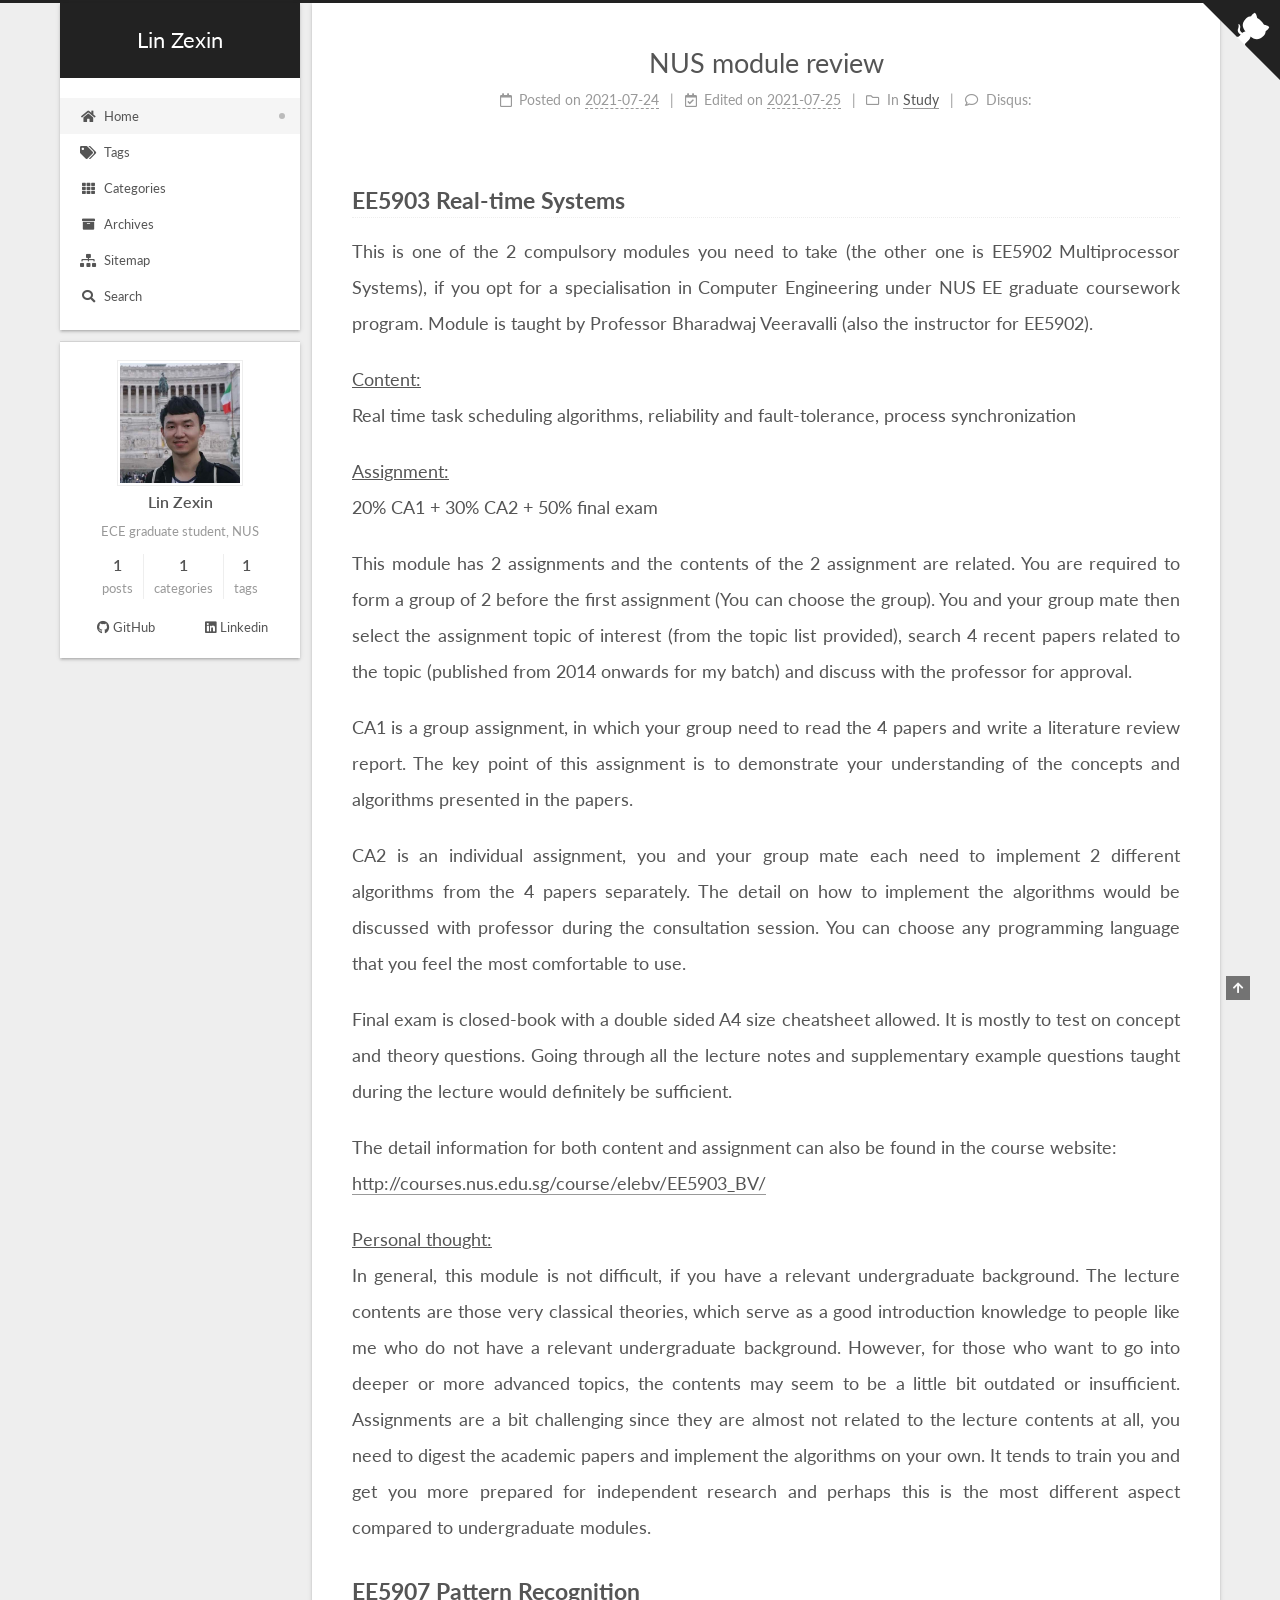
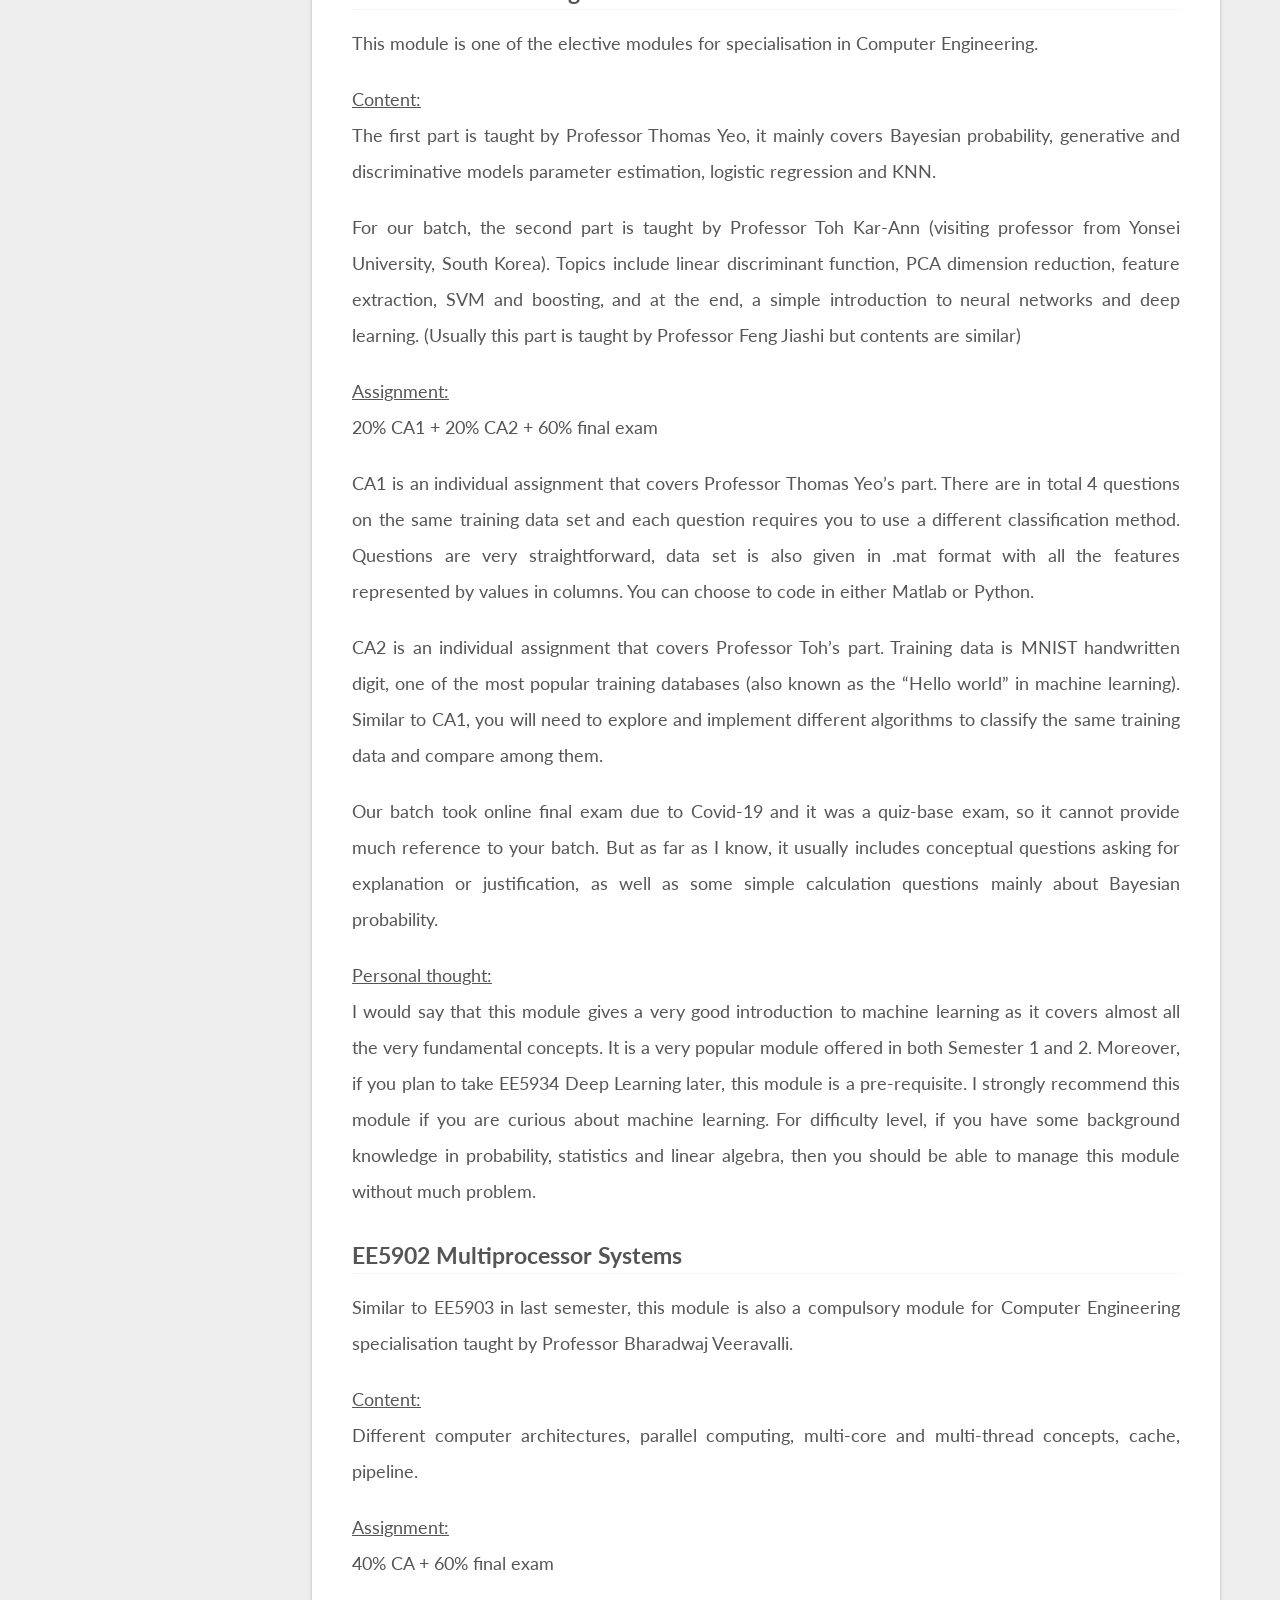
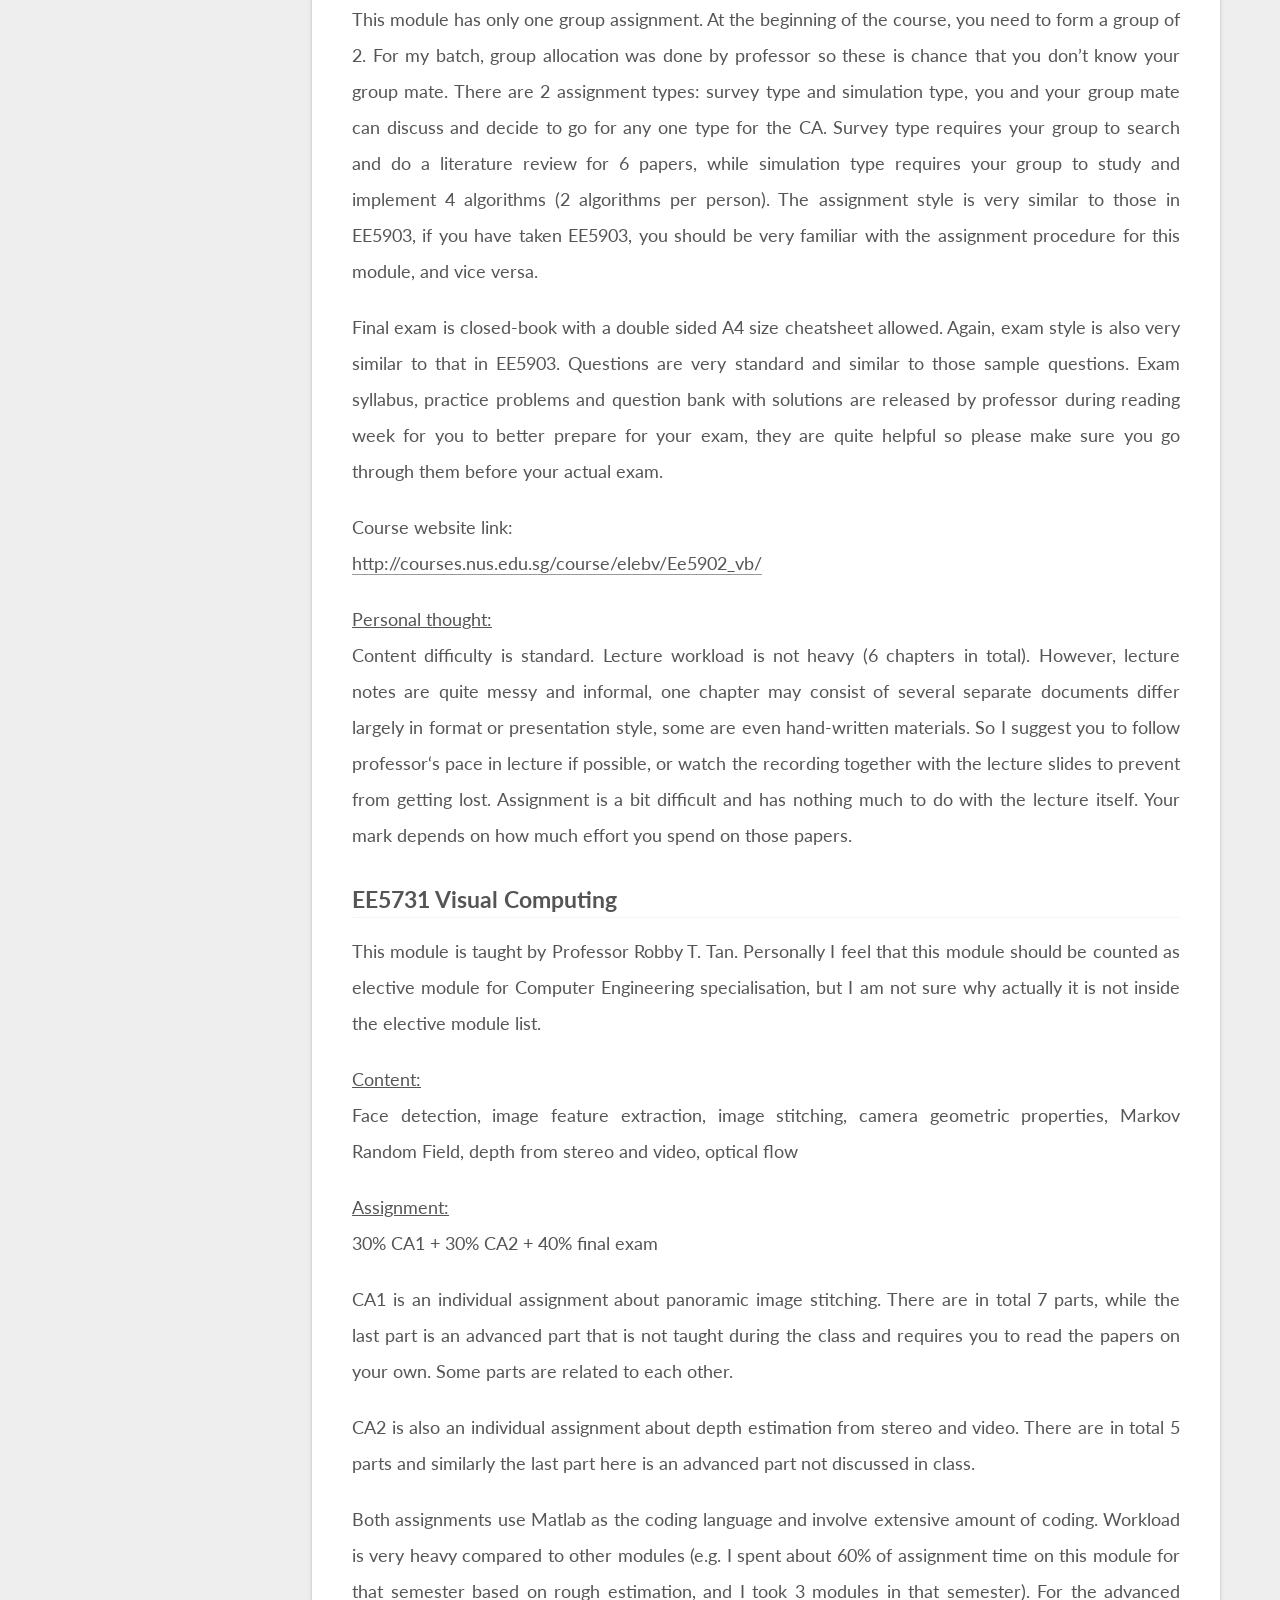
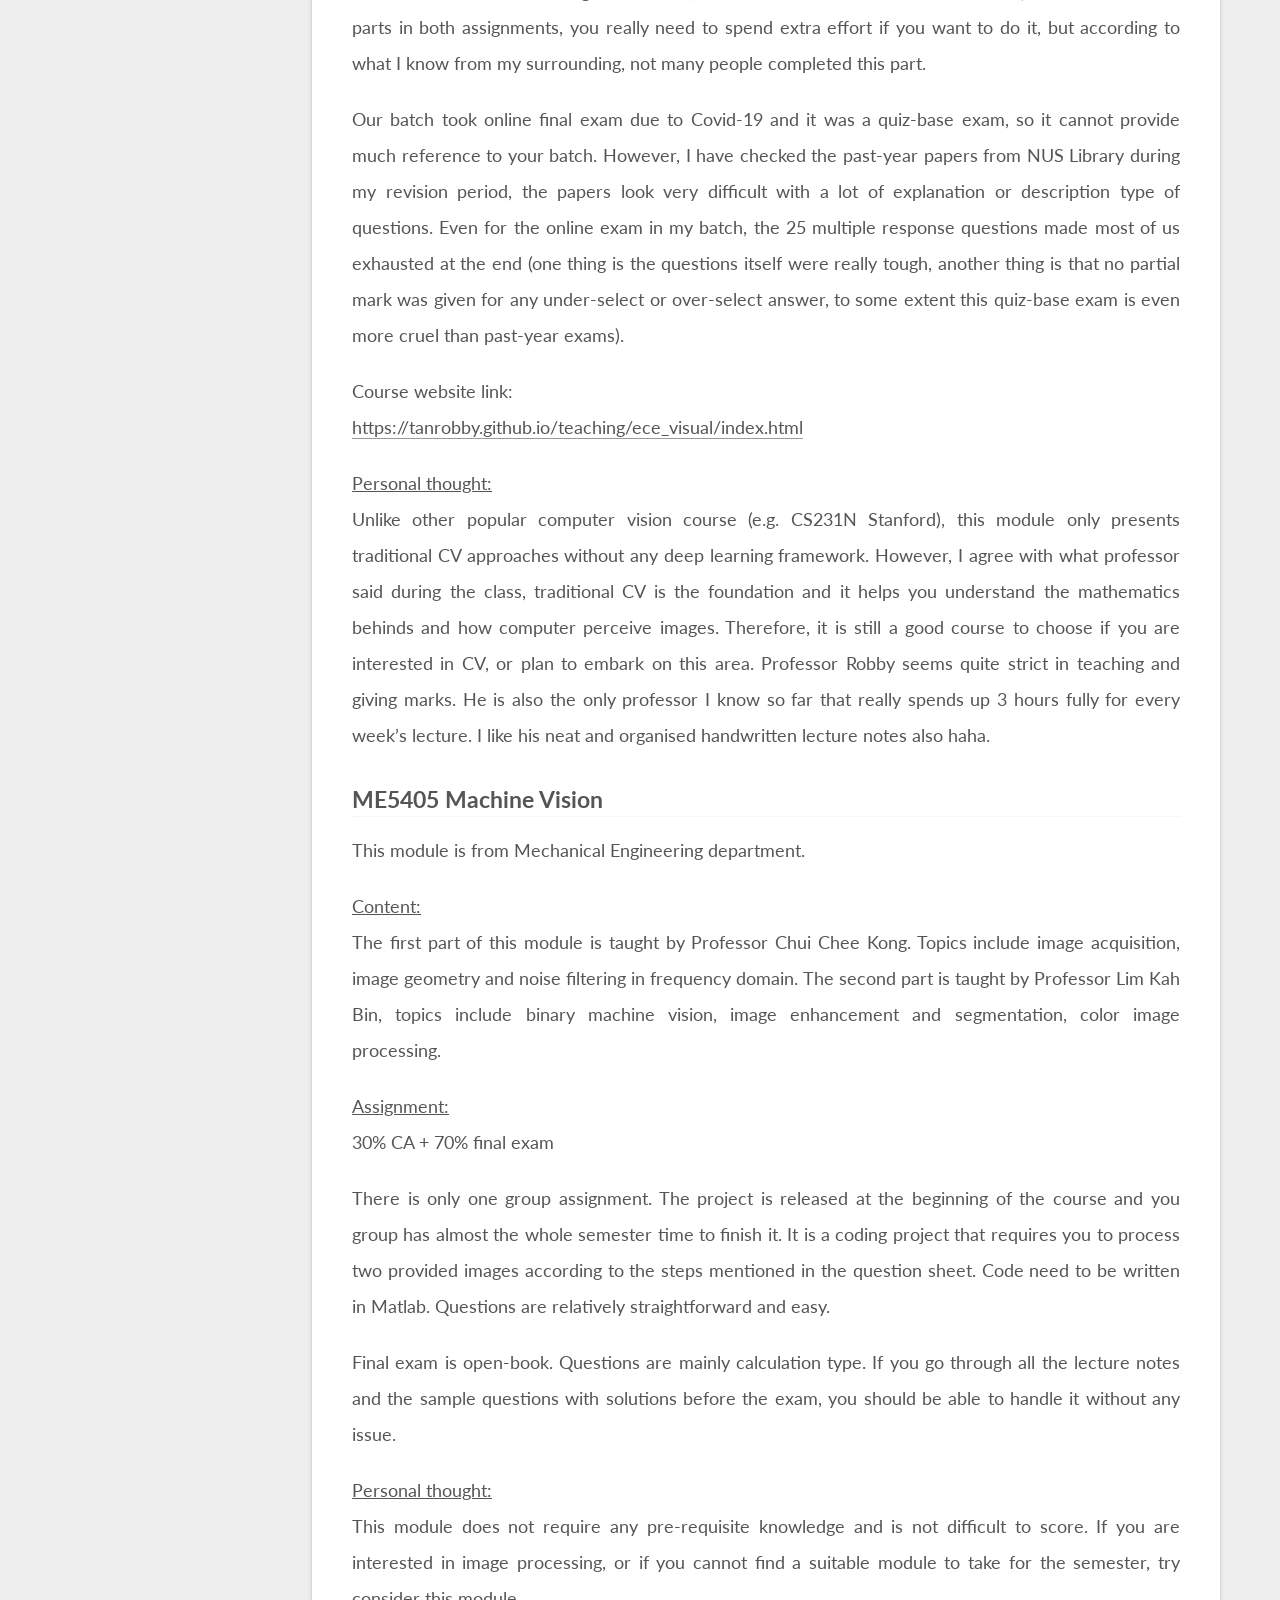
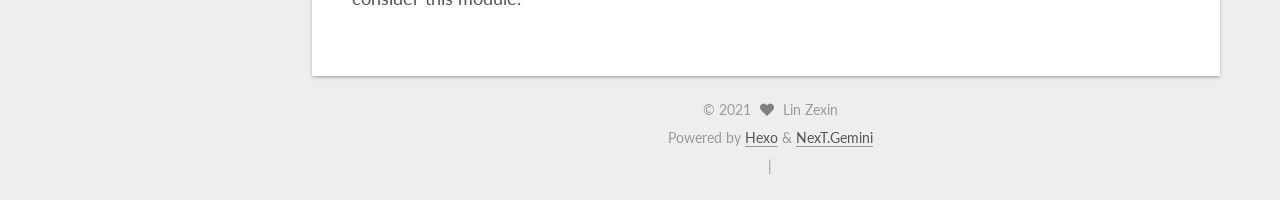
==== commit 85e47bfe: "Site updated: 2021-07-26 12:17:04" ====
--- a/index.html
+++ b/index.html
@@ -9,6 +9,7 @@
   <link rel="icon" type="image/png" sizes="32x32" href="/images/favicon-32x32-next.png">
   <link rel="icon" type="image/png" sizes="16x16" href="/images/favicon-16x16-next.png">
   <link rel="mask-icon" href="/images/logo.svg" color="#222">
+  <meta name="google-site-verification" content="xA-W3sebGFf6dTk8YPAMkwnfuIJhe0gxlaIzkdNowqA">
 
 <link rel="stylesheet" href="/css/main.css">
 
@@ -129,6 +130,11 @@
         <li class="menu-item menu-item-archives">
 
     <a href="/archives/" rel="section"><i class="fa fa-archive fa-fw"></i>Archives</a>
+
+  </li>
+        <li class="menu-item menu-item-sitemap">
+
+    <a href="/sitemap.xml" rel="section"><i class="fa fa-sitemap fa-fw"></i>Sitemap</a>
 
   </li>
       <li class="menu-item menu-item-search">
@@ -408,6 +414,7 @@
 
       </div>
 
+      <script type="text/javascript" src="//rf.revolvermaps.com/0/0/8.js?i=5z7zpd9k8y4&amp;m=0&amp;c=ff0000&amp;cr1=ffffff&amp;f=arial&amp;l=33" async="async"></script>
     </div>
   </aside>
   <div id="sidebar-dimmer"></div>
--- a/css/main.css
+++ b/css/main.css
@@ -1284,7 +1284,7 @@
 }
 .links-of-author a::before,
 .links-of-author span.exturl::before {
-  background: #ff602a;
+  background: #ebdf1f;
   border-radius: 50%;
   content: ' ';
   display: inline-block;
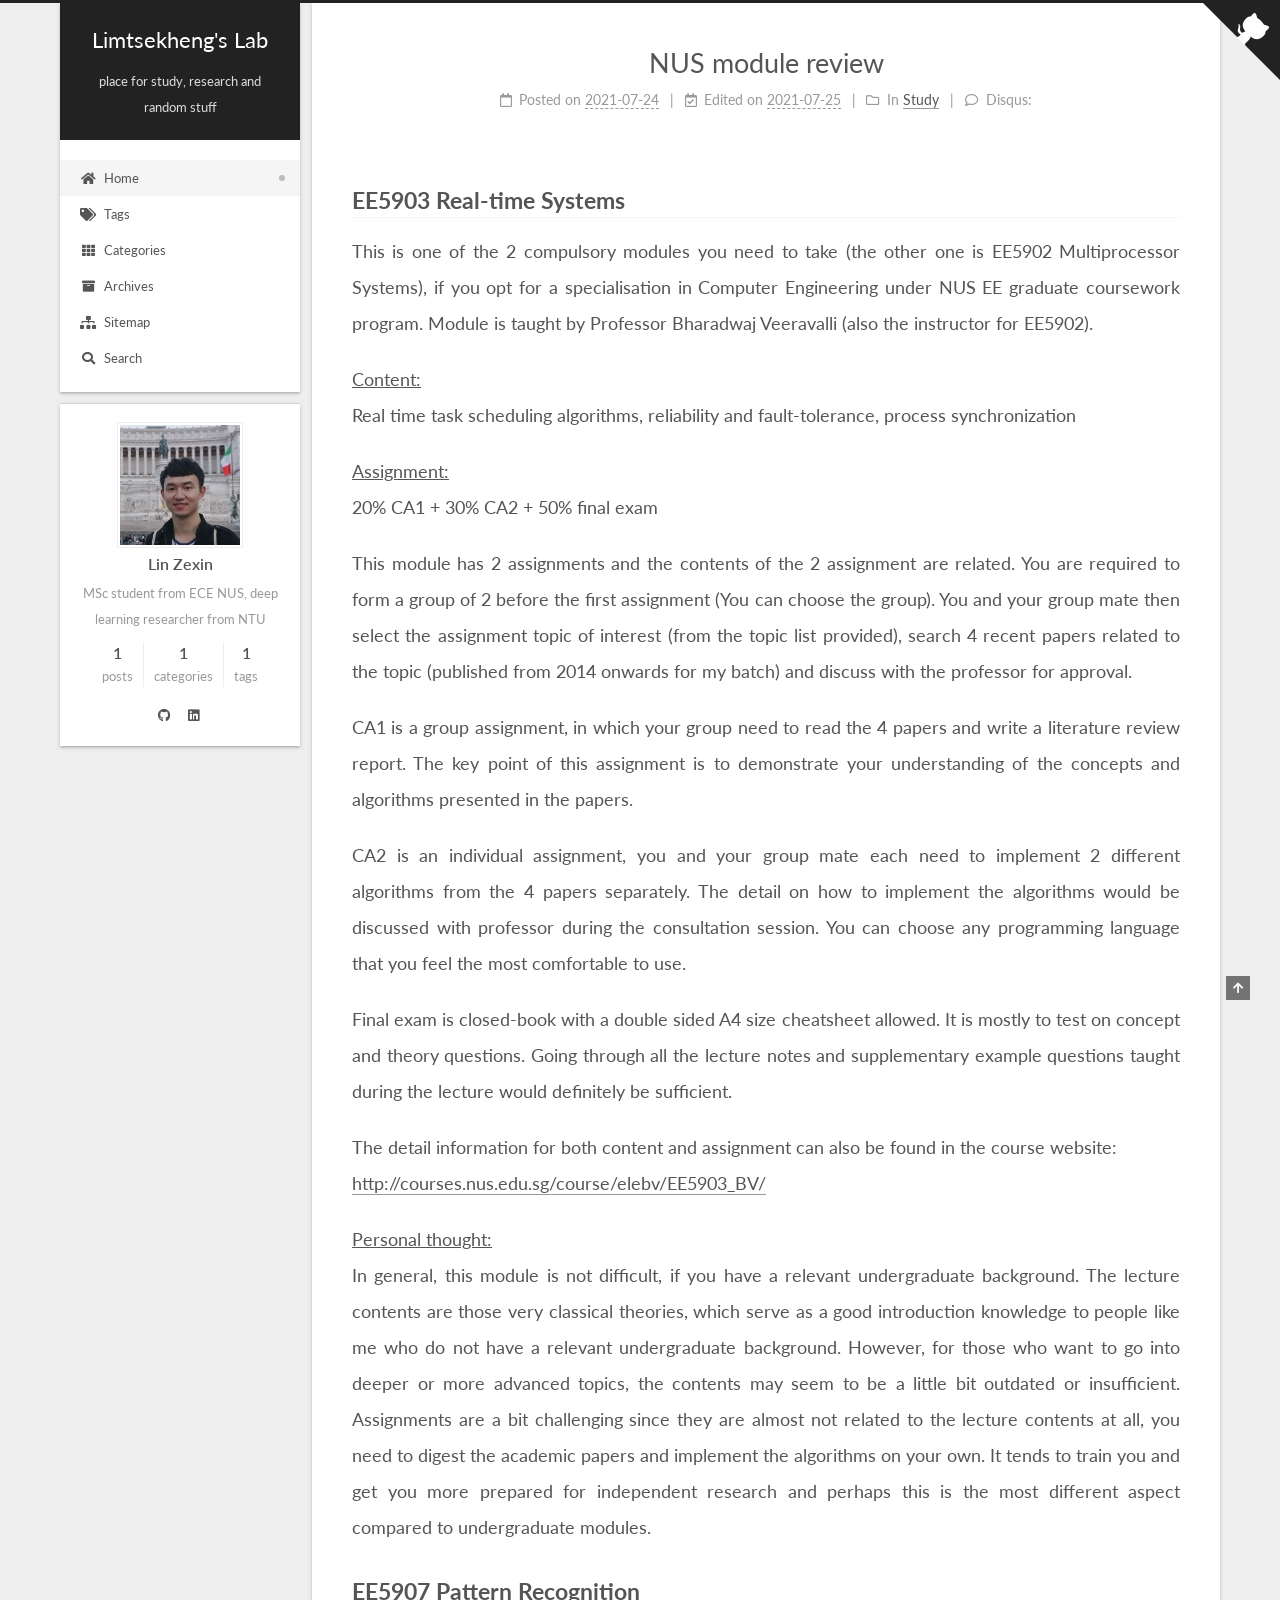
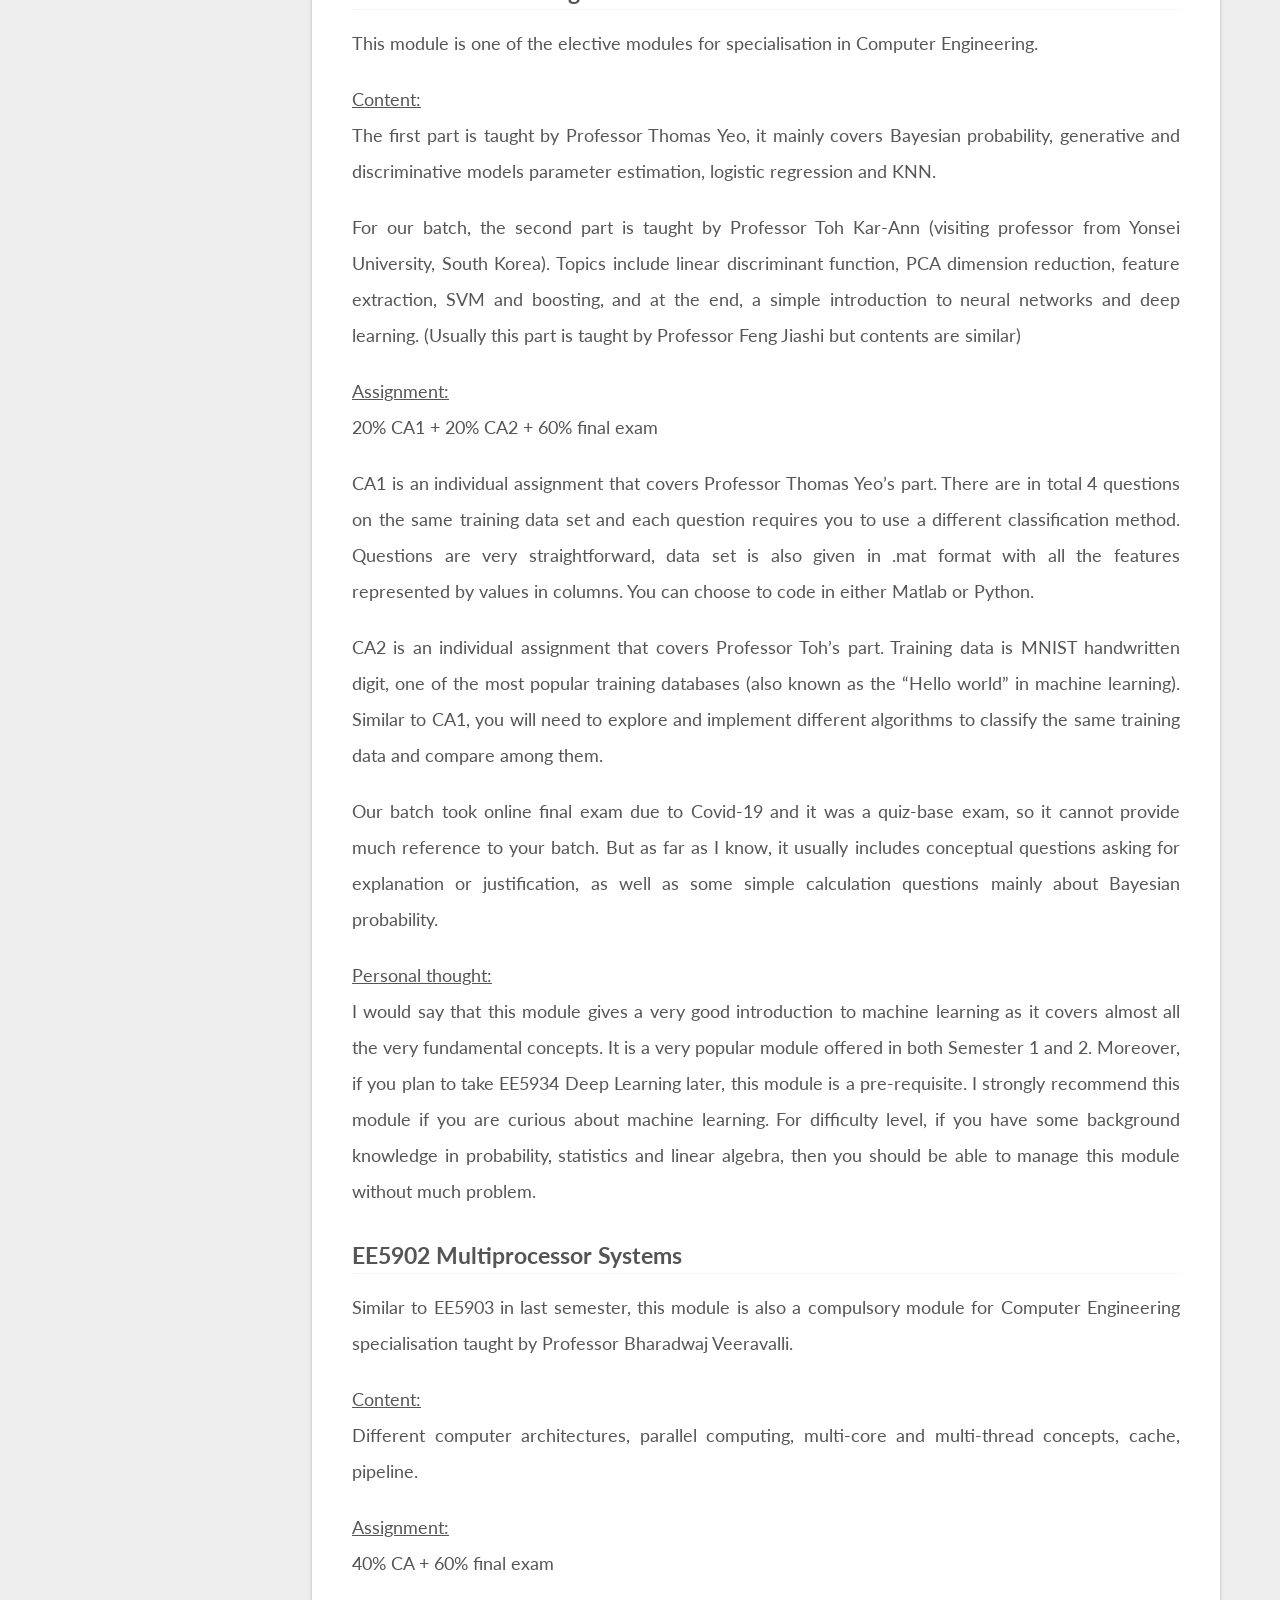
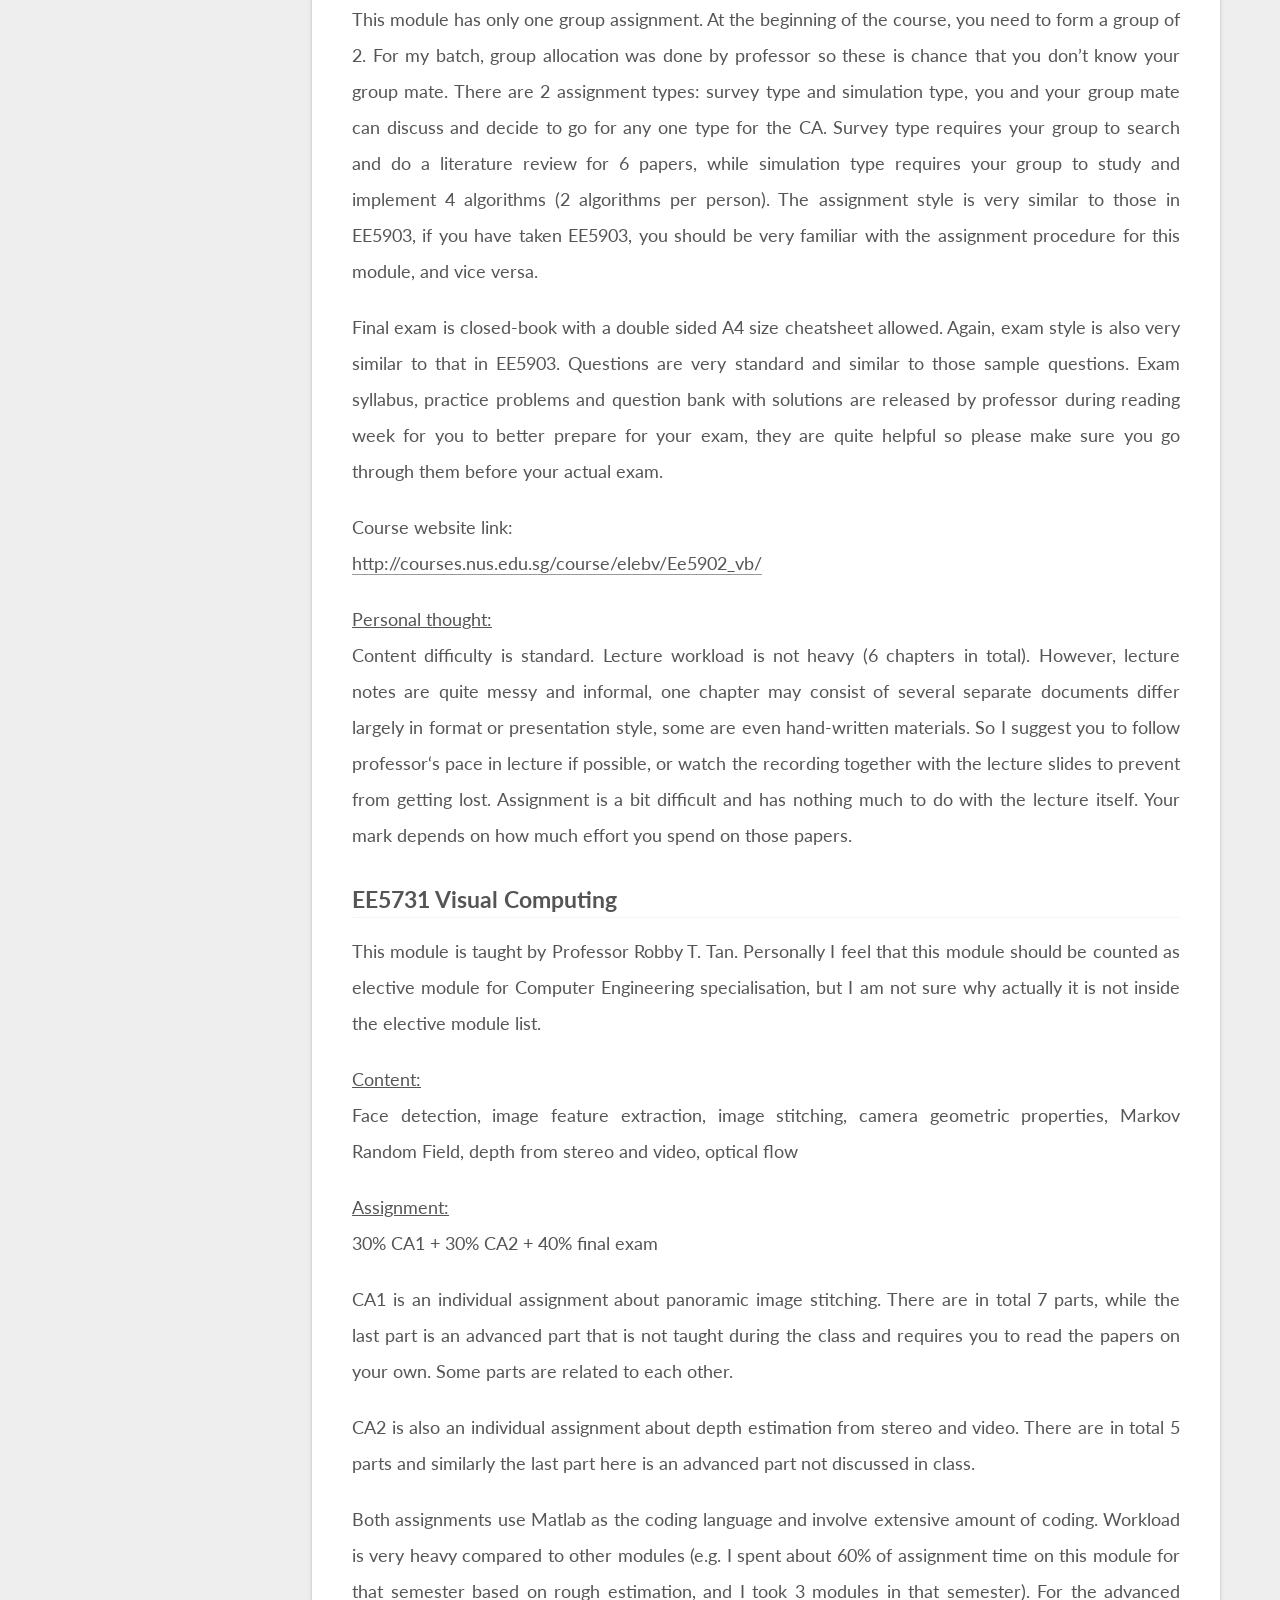
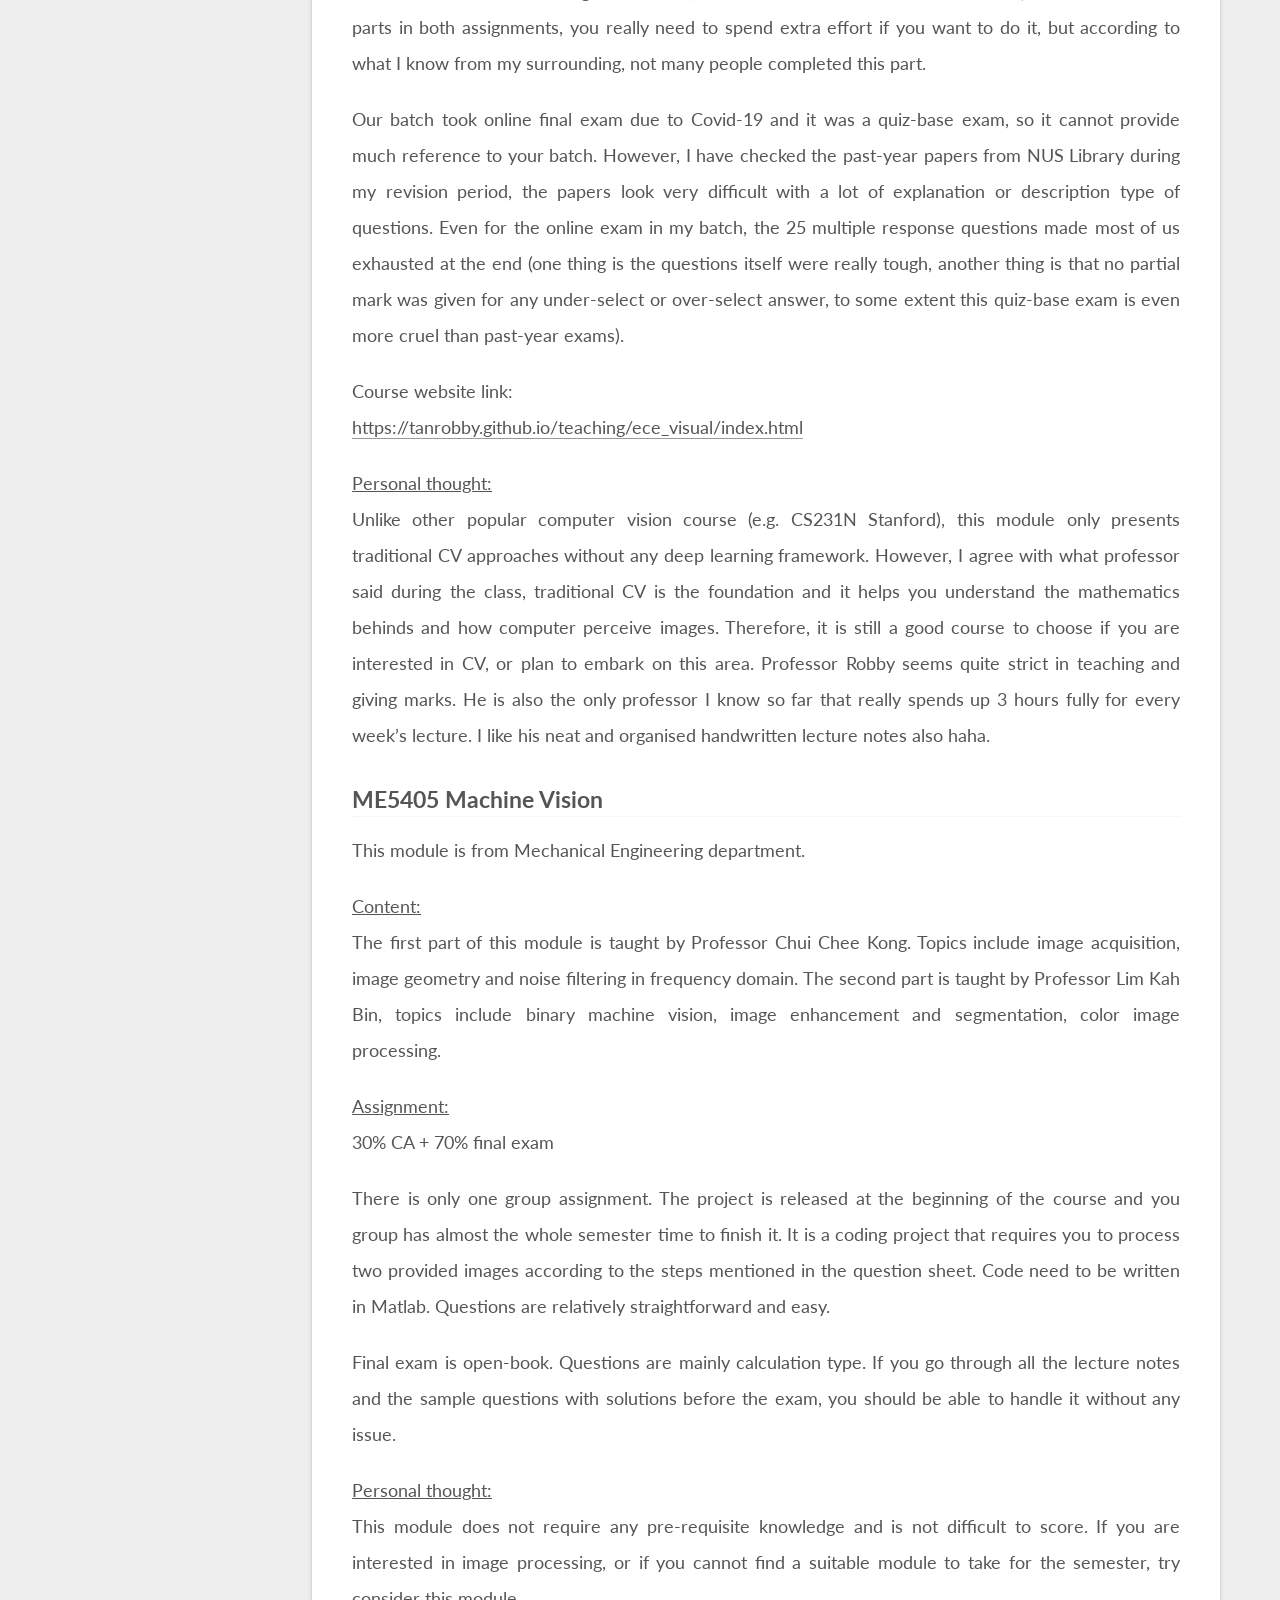
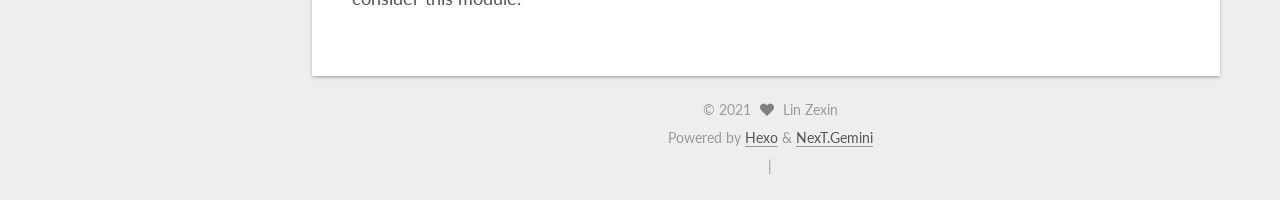
==== commit 6b55b3a2: "Site updated: 2021-07-26 13:50:24" ====
--- a/index.html
+++ b/index.html
@@ -18,20 +18,20 @@
 
 <script id="hexo-configurations">
     var NexT = window.NexT || {};
-    var CONFIG = {"hostname":"example.com","root":"/","scheme":"Gemini","version":"7.8.0","exturl":false,"sidebar":{"position":"left","display":"post","padding":18,"offset":12,"onmobile":false},"copycode":{"enable":true,"show_result":true,"style":"mac"},"back2top":{"enable":true,"sidebar":false,"scrollpercent":false},"bookmark":{"enable":false,"color":"#222","save":"auto"},"fancybox":false,"mediumzoom":false,"lazyload":false,"pangu":false,"comments":{"style":"tabs","active":"disqus","storage":true,"lazyload":false,"nav":null,"activeClass":"disqus"},"algolia":{"hits":{"per_page":10},"labels":{"input_placeholder":"Search for Posts","hits_empty":"We didn't find any results for the search: ${query}","hits_stats":"${hits} results found in ${time} ms"}},"localsearch":{"enable":true,"trigger":"auto","top_n_per_article":5,"unescape":false,"preload":false},"motion":{"enable":true,"async":false,"transition":{"post_block":"fadeIn","post_header":"slideDownIn","post_body":"slideDownIn","coll_header":"slideLeftIn","sidebar":"slideUpIn"}},"path":"search.xml"};
+    var CONFIG = {"hostname":"limtsekheng.github.io","root":"/","scheme":"Gemini","version":"7.8.0","exturl":false,"sidebar":{"position":"left","display":"post","padding":18,"offset":12,"onmobile":false},"copycode":{"enable":true,"show_result":true,"style":"mac"},"back2top":{"enable":true,"sidebar":false,"scrollpercent":false},"bookmark":{"enable":false,"color":"#222","save":"auto"},"fancybox":false,"mediumzoom":false,"lazyload":false,"pangu":false,"comments":{"style":"tabs","active":"disqus","storage":true,"lazyload":false,"nav":null,"activeClass":"disqus"},"algolia":{"hits":{"per_page":10},"labels":{"input_placeholder":"Search for Posts","hits_empty":"We didn't find any results for the search: ${query}","hits_stats":"${hits} results found in ${time} ms"}},"localsearch":{"enable":true,"trigger":"auto","top_n_per_article":5,"unescape":false,"preload":false},"motion":{"enable":true,"async":false,"transition":{"post_block":"fadeIn","post_header":"slideDownIn","post_body":"slideDownIn","coll_header":"slideLeftIn","sidebar":"slideUpIn"}},"path":"search.xml"};
   </script>
 
-  <meta name="description" content="ECE graduate student, NUS">
+  <meta name="description" content="MSc student from ECE NUS, deep learning researcher from NTU">
 <meta property="og:type" content="website">
-<meta property="og:title" content="Lin Zexin">
-<meta property="og:url" content="http://example.com/index.html">
-<meta property="og:site_name" content="Lin Zexin">
-<meta property="og:description" content="ECE graduate student, NUS">
+<meta property="og:title" content="Limtsekheng&#39;s Lab">
+<meta property="og:url" content="http://limtsekheng.github.io/index.html">
+<meta property="og:site_name" content="Limtsekheng&#39;s Lab">
+<meta property="og:description" content="MSc student from ECE NUS, deep learning researcher from NTU">
 <meta property="og:locale" content="en_US">
 <meta property="article:author" content="Lin Zexin">
 <meta name="twitter:card" content="summary">
 
-<link rel="canonical" href="http://example.com/">
+<link rel="canonical" href="http://limtsekheng.github.io/">
 
 
 <script id="page-configurations">
@@ -44,7 +44,7 @@
   };
 </script>
 
-  <title>Lin Zexin</title>
+  <title>Limtsekheng's Lab</title>
   
 
 
@@ -95,9 +95,10 @@
 
     <a href="/" class="brand" rel="start">
       <span class="logo-line-before"><i></i></span>
-      <h1 class="site-title">Lin Zexin</h1>
+      <h1 class="site-title">Limtsekheng's Lab</h1>
       <span class="logo-line-after"><i></i></span>
     </a>
+      <p class="site-subtitle" itemprop="description">place for study, research and random stuff</p>
   </div>
 
   <div class="site-nav-right">
@@ -193,16 +194,16 @@
   
   
   <article itemscope itemtype="http://schema.org/Article" class="post-block" lang="en">
-    <link itemprop="mainEntityOfPage" href="http://example.com/2021/07/24/nus_module_review/">
+    <link itemprop="mainEntityOfPage" href="http://limtsekheng.github.io/2021/07/24/nus_module_review/">
 
     <span hidden itemprop="author" itemscope itemtype="http://schema.org/Person">
       <meta itemprop="image" content="/images/avatar.jpg">
       <meta itemprop="name" content="Lin Zexin">
-      <meta itemprop="description" content="ECE graduate student, NUS">
+      <meta itemprop="description" content="MSc student from ECE NUS, deep learning researcher from NTU">
     </span>
 
     <span hidden itemprop="publisher" itemscope itemtype="http://schema.org/Organization">
-      <meta itemprop="name" content="Lin Zexin">
+      <meta itemprop="name" content="Limtsekheng's Lab">
     </span>
       <header class="post-header">
         <h2 class="post-title" itemprop="name headline">
@@ -376,7 +377,7 @@
     <img class="site-author-image" itemprop="image" alt="Lin Zexin"
       src="/images/avatar.jpg">
   <p class="site-author-name" itemprop="name">Lin Zexin</p>
-  <div class="site-description" itemprop="description">ECE graduate student, NUS</div>
+  <div class="site-description" itemprop="description">MSc student from ECE NUS, deep learning researcher from NTU</div>
 </div>
 <div class="site-state-wrap motion-element">
   <nav class="site-state">
@@ -403,10 +404,10 @@
 </div>
   <div class="links-of-author motion-element">
       <span class="links-of-author-item">
-        <a href="https://github.com/limtsekheng" title="GitHub → https:&#x2F;&#x2F;github.com&#x2F;limtsekheng" rel="noopener" target="_blank"><i class="fab fa-github fa-fw"></i>GitHub</a>
+        <a href="https://github.com/limtsekheng" title="GitHub → https:&#x2F;&#x2F;github.com&#x2F;limtsekheng" rel="noopener" target="_blank"><i class="fab fa-github fa-fw"></i></a>
       </span>
       <span class="links-of-author-item">
-        <a href="https://www.linkedin.com/in/lin-zexin-281898138" title="Linkedin → https:&#x2F;&#x2F;www.linkedin.com&#x2F;in&#x2F;lin-zexin-281898138" rel="noopener" target="_blank"><i class="fab fa-linkedin fa-fw"></i>Linkedin</a>
+        <a href="https://www.linkedin.com/in/lin-zexin-281898138" title="Linkedin → https:&#x2F;&#x2F;www.linkedin.com&#x2F;in&#x2F;lin-zexin-281898138" rel="noopener" target="_blank"><i class="fab fa-linkedin fa-fw"></i></a>
       </span>
   </div>
 
--- a/css/main.css
+++ b/css/main.css
@@ -1284,7 +1284,7 @@
 }
 .links-of-author a::before,
 .links-of-author span.exturl::before {
-  background: #ebdf1f;
+  background: #52bd96;
   border-radius: 50%;
   content: ' ';
   display: inline-block;
@@ -2625,7 +2625,6 @@
 }
 .links-of-author-item {
   margin: 5px 0 0;
-  width: 50%;
 }
 .links-of-author-item a,
 .links-of-author-item span.exturl {
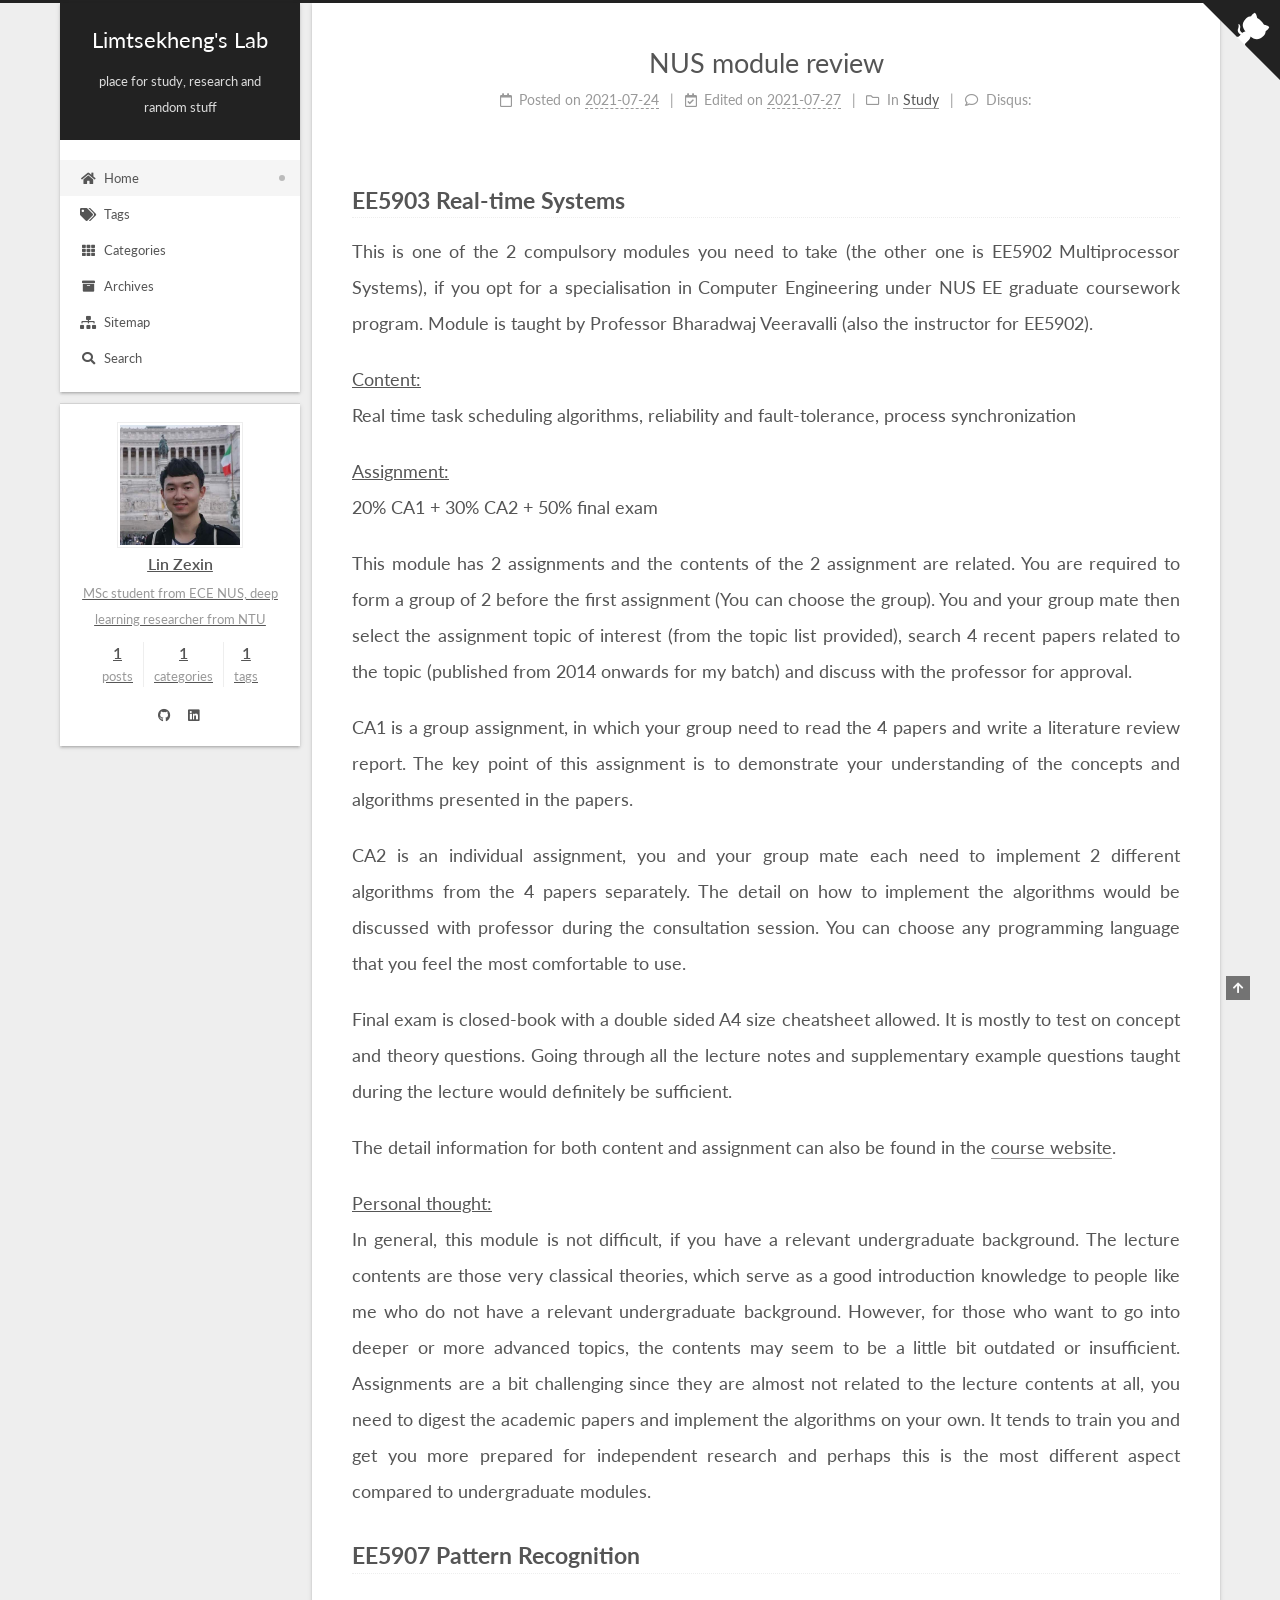
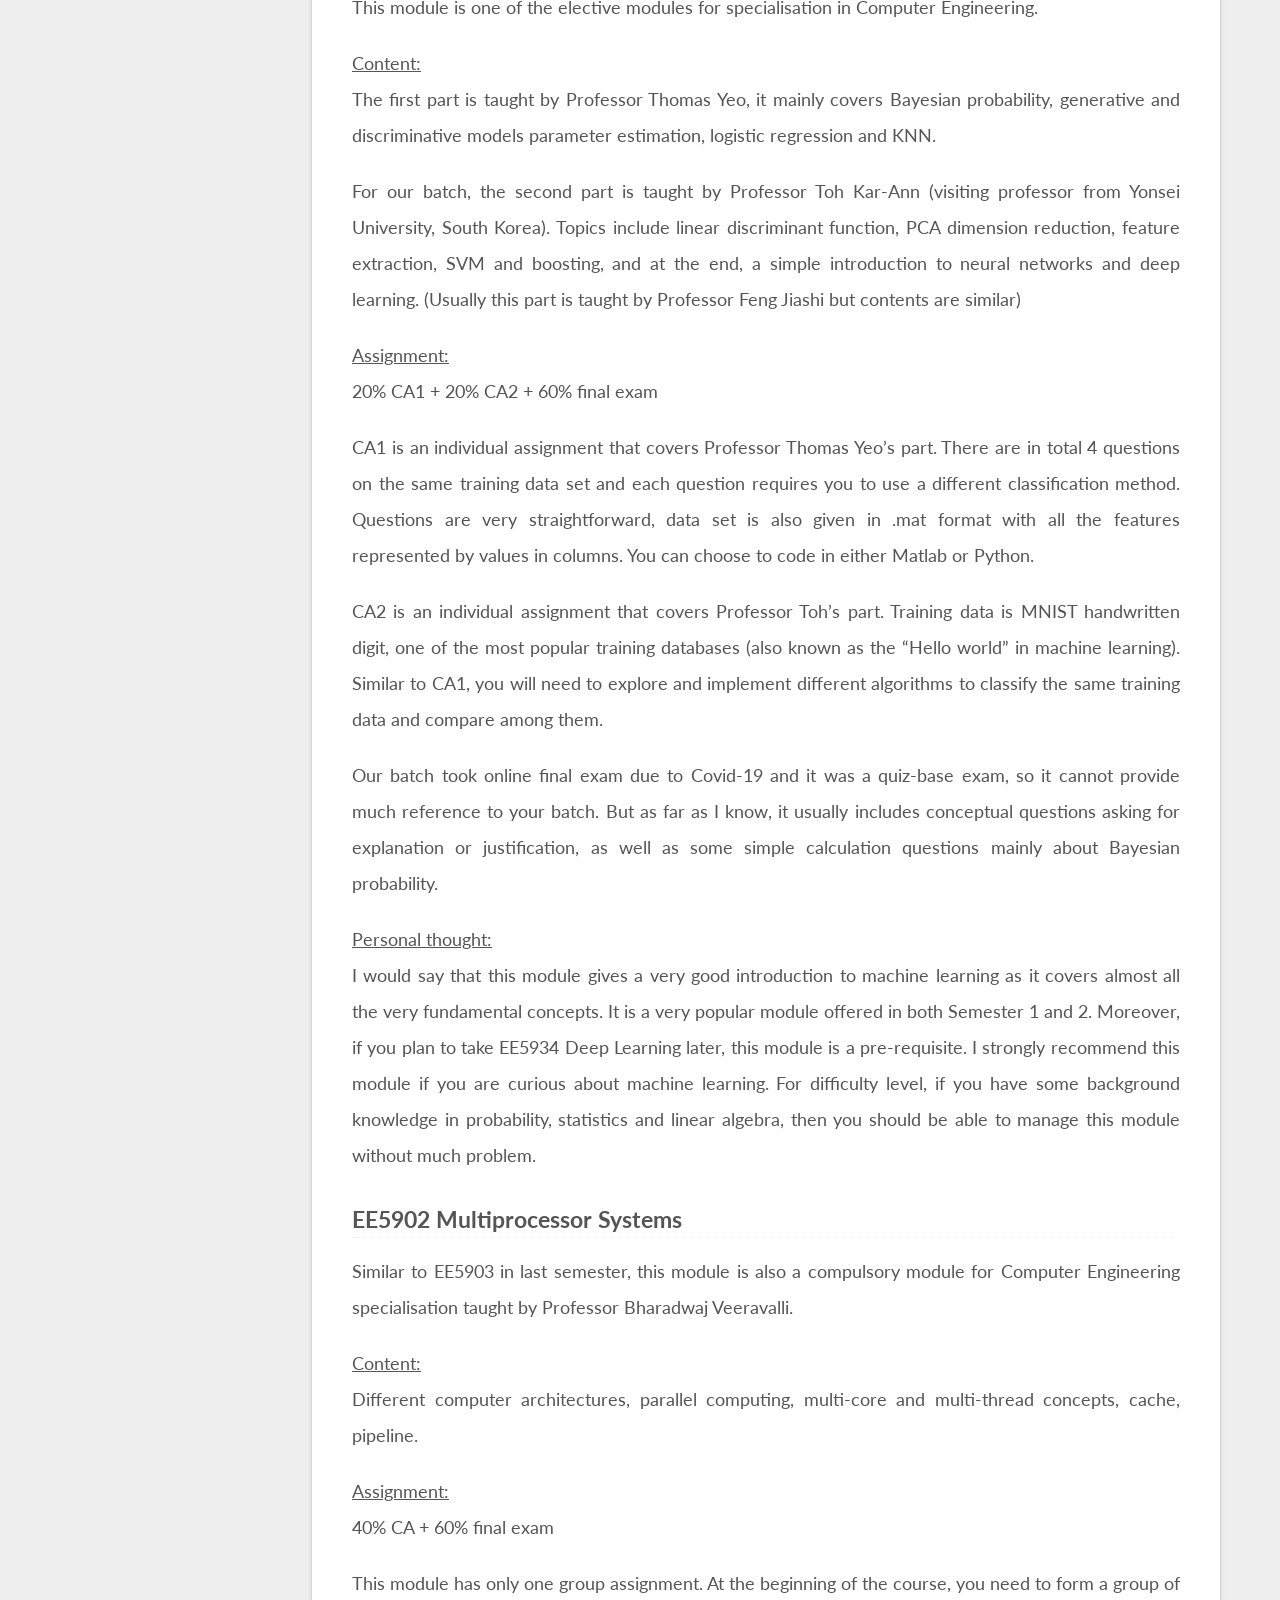
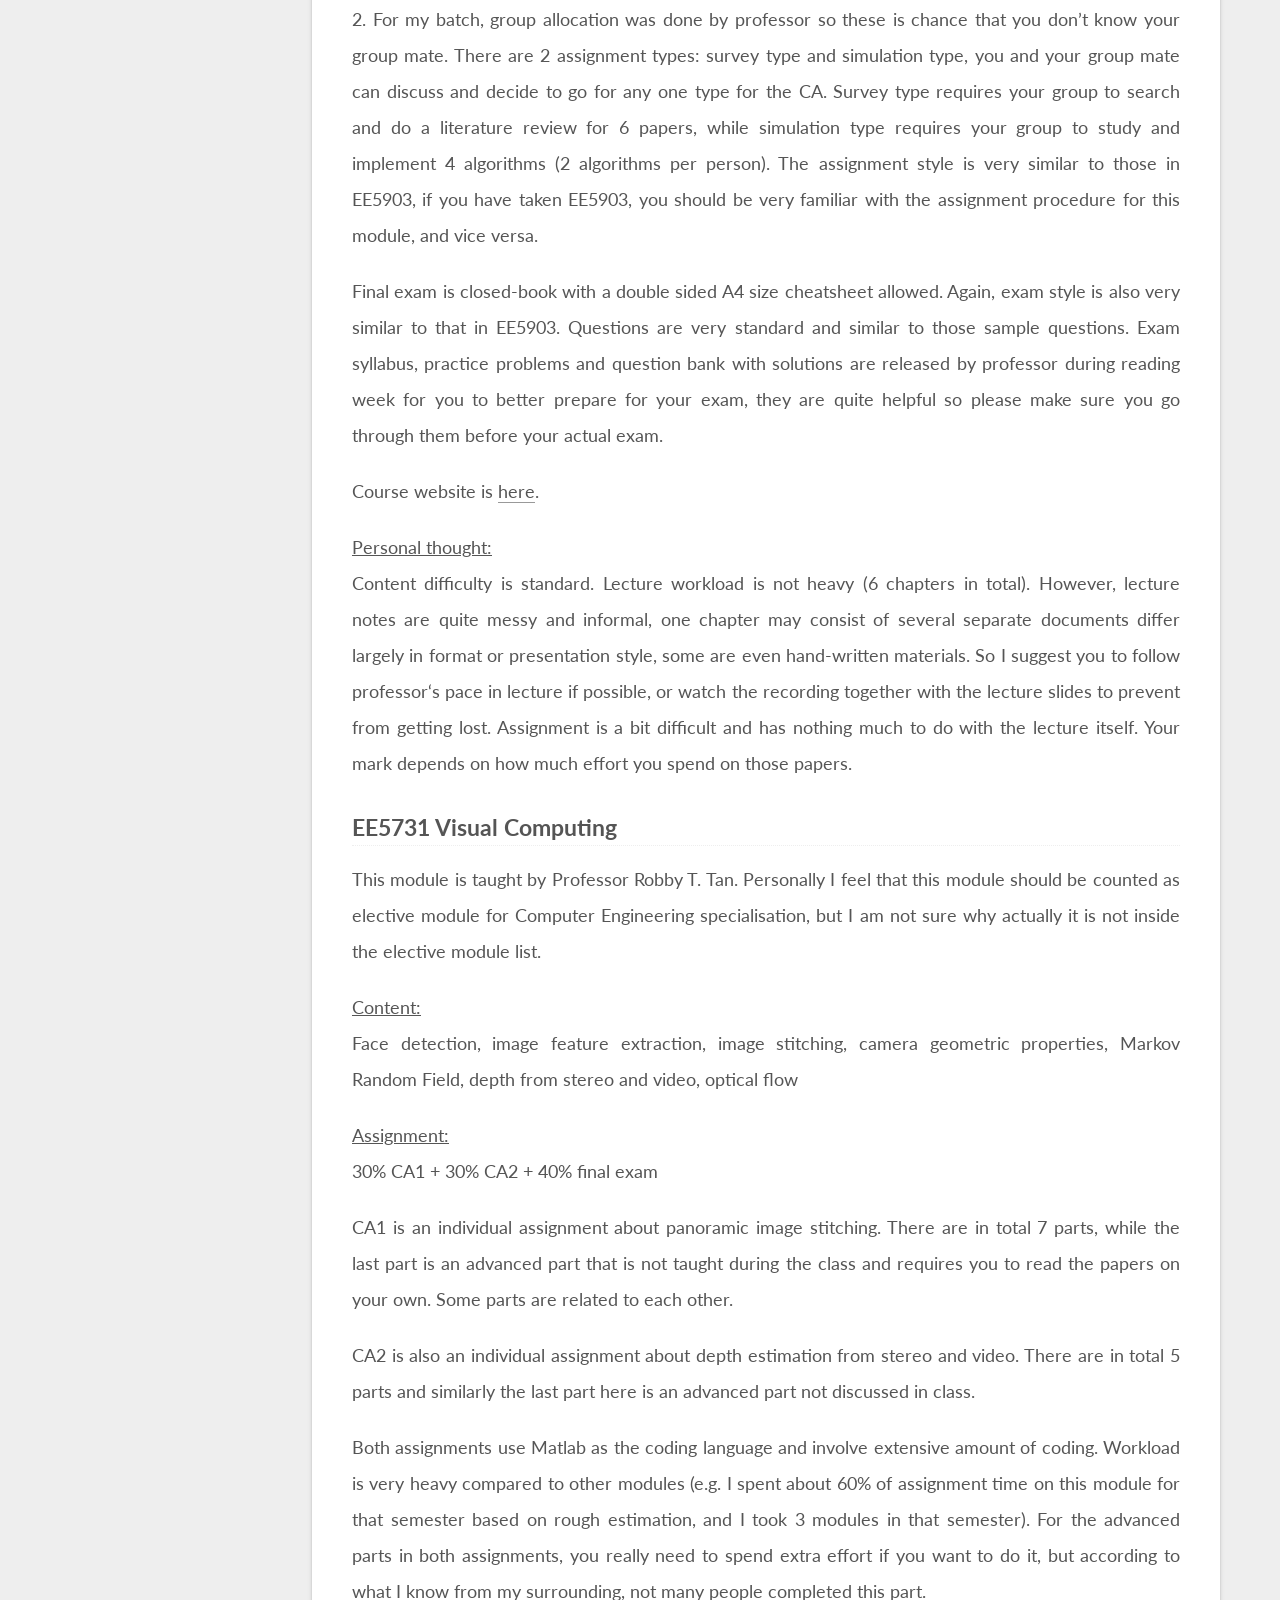
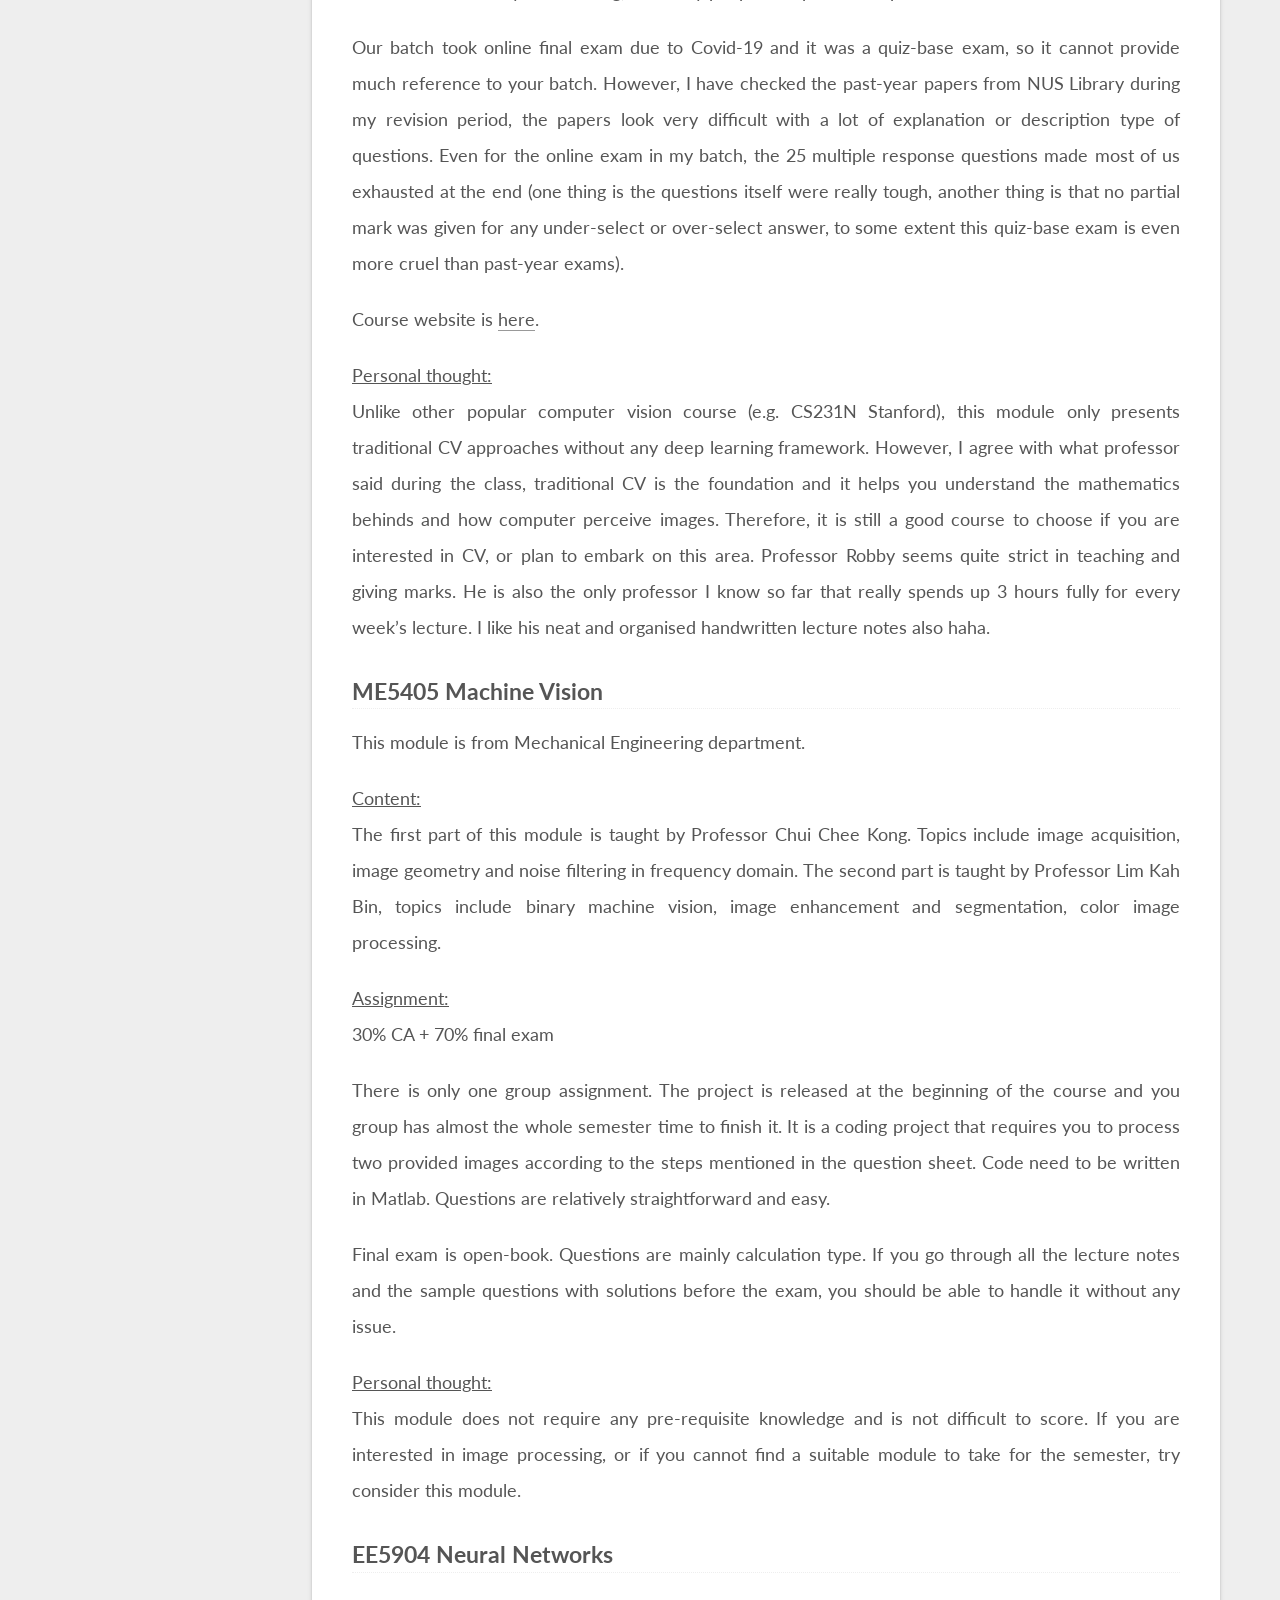
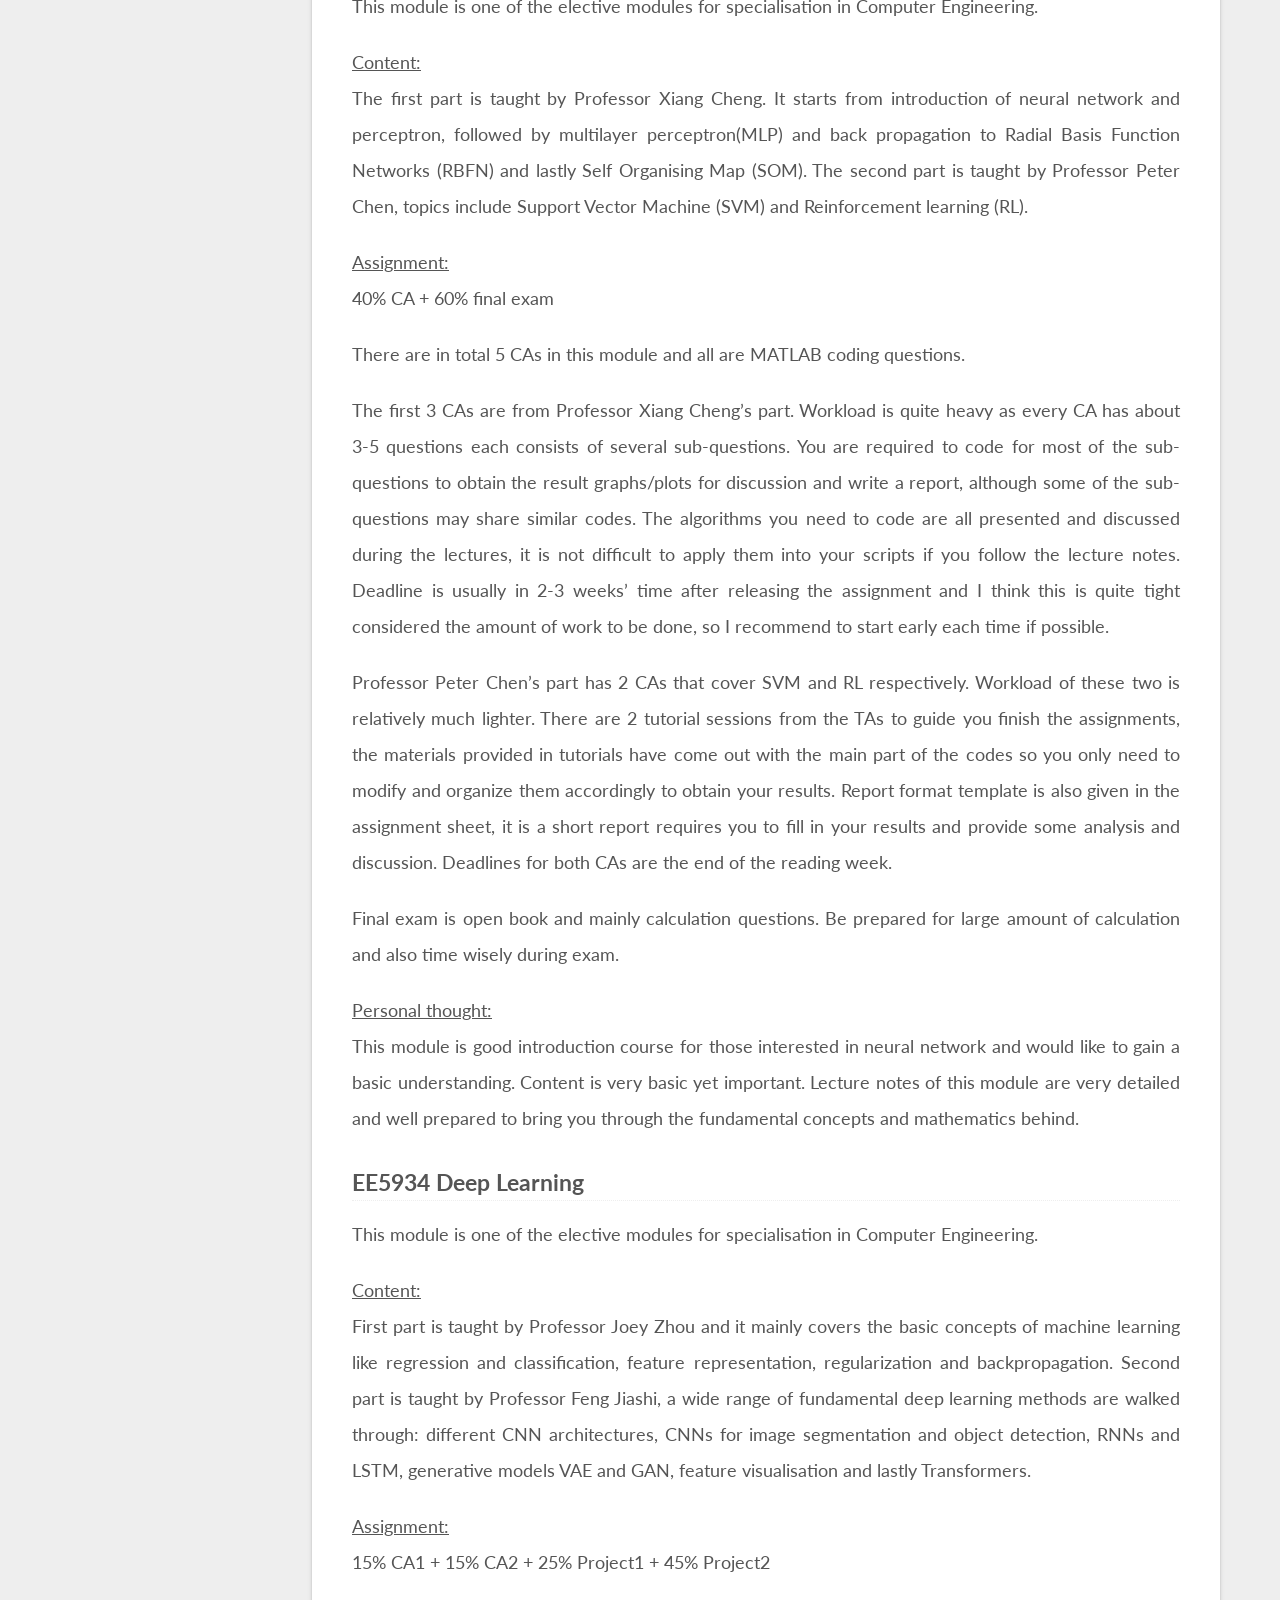
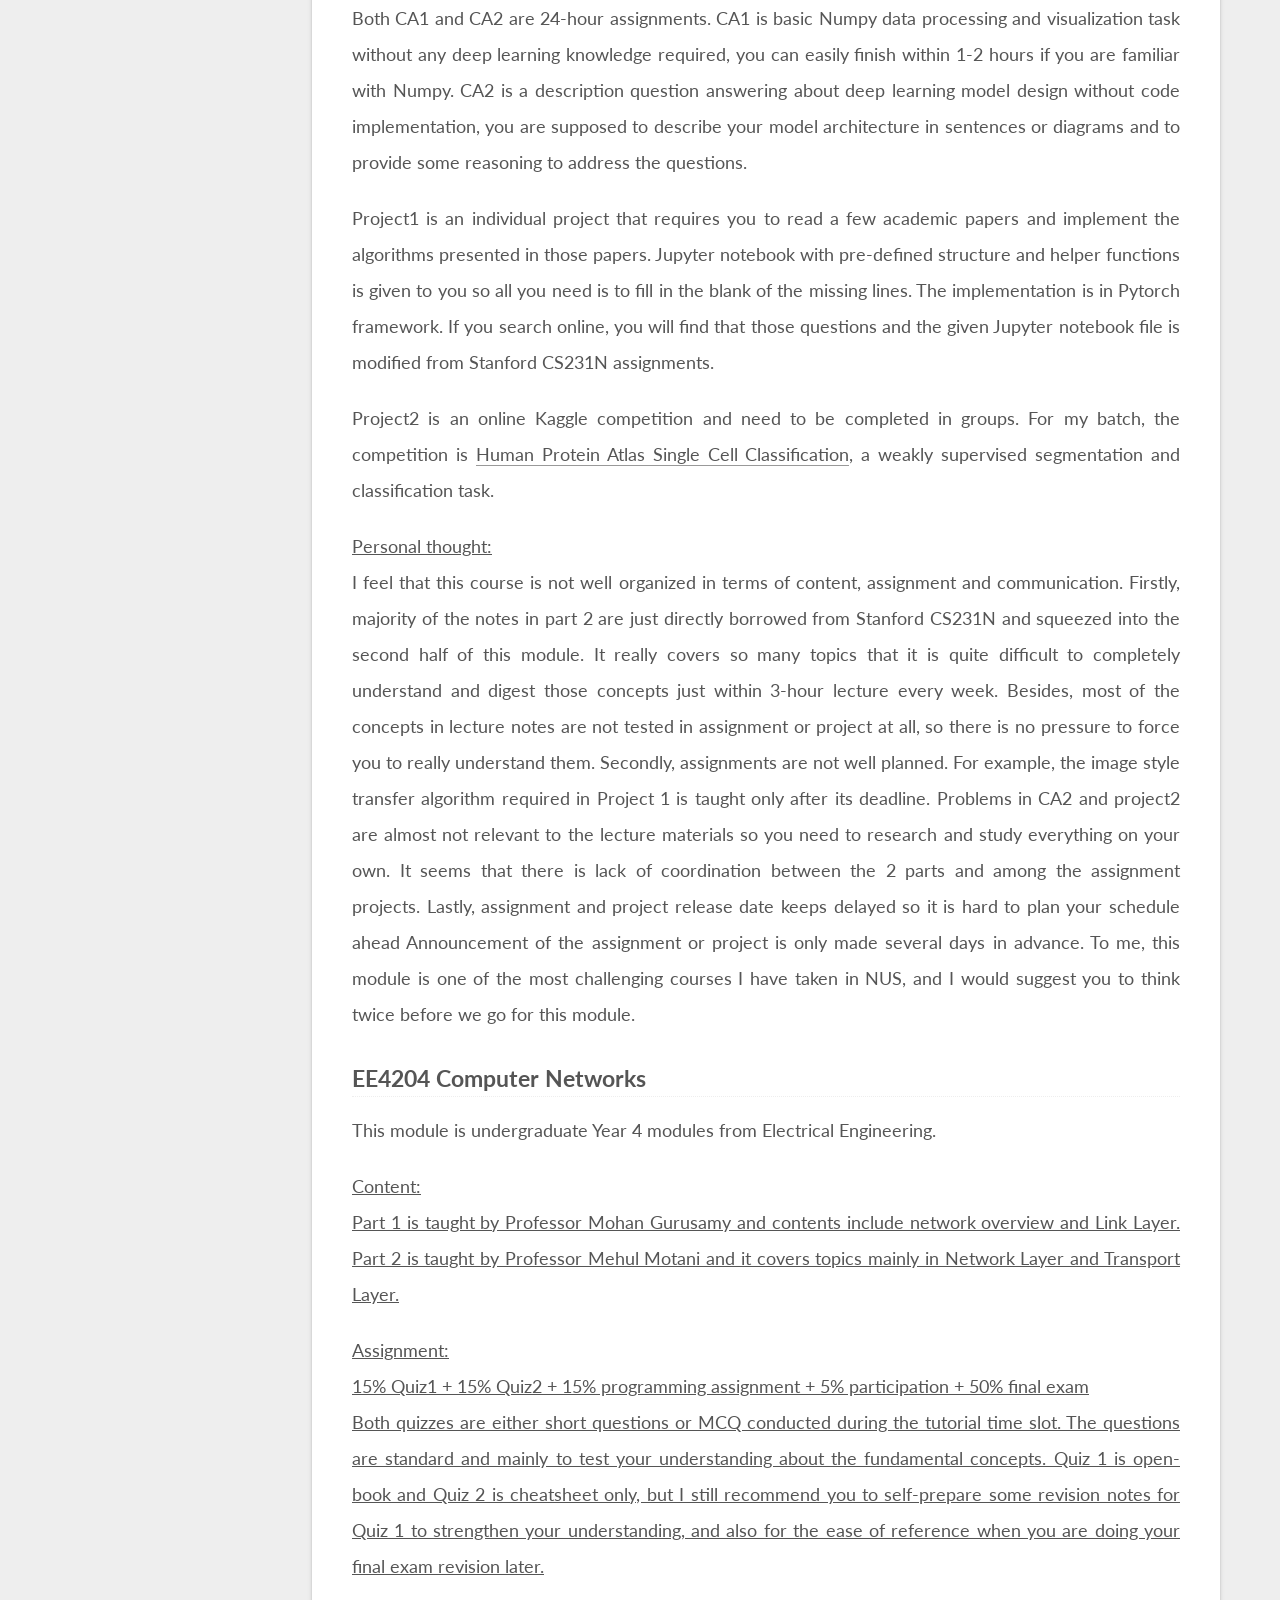
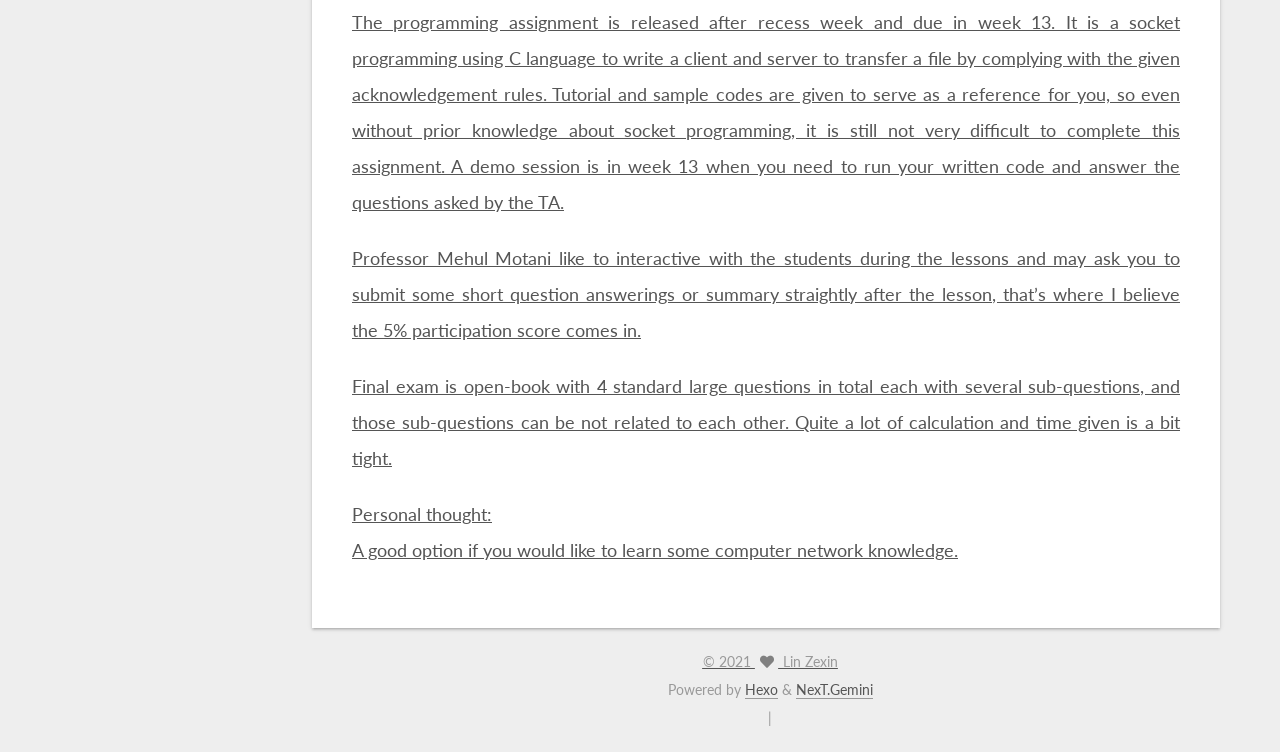
==== commit 1d9c2122: "Site updated: 2021-07-27 01:27:37" ====
--- a/index.html
+++ b/index.html
@@ -225,7 +225,7 @@
                   <i class="far fa-calendar-check"></i>
                 </span>
                 <span class="post-meta-item-text">Edited on</span>
-                <time title="Modified: 2021-07-25 23:47:58" itemprop="dateModified" datetime="2021-07-25T23:47:58+08:00">2021-07-25</time>
+                <time title="Modified: 2021-07-27 01:27:00" itemprop="dateModified" datetime="2021-07-27T01:27:00+08:00">2021-07-27</time>
               </span>
             <span class="post-meta-item">
               <span class="post-meta-item-icon">
@@ -269,7 +269,7 @@
 <p>CA1 is a group assignment, in which your group need to read the 4 papers and write a literature review report. The key point of this assignment is to demonstrate your understanding of the concepts and algorithms presented in the papers.</p>
 <p>CA2 is an individual assignment, you and your group mate each need to implement 2 different algorithms from the 4 papers separately. The detail on how to implement the algorithms would be discussed with professor during the consultation session. You can choose any programming language that you feel the most comfortable to use.</p>
 <p>Final exam is closed-book with a double sided A4 size cheatsheet allowed. It is mostly to test on concept and theory questions. Going through all the lecture notes and supplementary example questions taught during the lecture would definitely be sufficient.</p>
-<p>The detail information for both content and assignment can also be found in the course website:<br><a target="_blank" rel="noopener" href="http://courses.nus.edu.sg/course/elebv/EE5903_BV/">http://courses.nus.edu.sg/course/elebv/EE5903_BV/</a></p>
+<p>The detail information for both content and assignment can also be found in the <a target="_blank" rel="noopener" href="http://courses.nus.edu.sg/course/elebv/EE5903_BV/">course website</a>.</p>
 <p><u> Personal thought: </u><br>In general, this module is not difficult, if you have a relevant undergraduate background. The lecture contents are those very classical theories, which serve as a good introduction knowledge to people like me who do not have a relevant undergraduate background. However, for those who want to go into deeper or more advanced topics, the contents may seem to be a little bit outdated or insufficient. Assignments are a bit challenging since they are almost not related to the lecture contents at all, you need to digest the academic papers and implement the algorithms on your own. It tends to train you and get you more prepared for independent research and perhaps this is the most different aspect compared to undergraduate modules.</p>
 <h3 id="EE5907-Pattern-Recognition"><a href="#EE5907-Pattern-Recognition" class="headerlink" title="EE5907 Pattern Recognition"></a>EE5907 Pattern Recognition</h3><p>This module is one of the elective modules for specialisation in Computer Engineering.</p>
 <p><u> Content: </u><br>The first part is taught by Professor Thomas Yeo, it mainly covers Bayesian probability, generative and discriminative models parameter estimation, logistic regression and KNN.</p>
@@ -284,7 +284,7 @@
 <p><u> Assignment: </u><br>40% CA + 60% final exam</p>
 <p>This module has only one group assignment. At the beginning of the course, you need to form a group of 2. For my batch, group allocation was done by professor so these is chance that you don’t know your group mate. There are 2 assignment types: survey type and simulation type, you and your group mate can discuss and decide to go for any one type for the CA. Survey type requires your group to search and do a literature review for 6 papers, while simulation type requires your group to study and implement 4 algorithms (2 algorithms per person). The assignment style is very similar to those in EE5903, if you have taken EE5903, you should be very familiar with the assignment procedure for this module, and vice versa.</p>
 <p>Final exam is closed-book with a double sided A4 size cheatsheet allowed. Again, exam style is also very similar to that in EE5903. Questions are very standard and similar to those sample questions. Exam syllabus, practice problems and question bank with solutions are released by professor during reading week for you to better prepare for your exam, they are quite helpful so please make sure you go through them before your actual exam.</p>
-<p>Course website link:<br><a target="_blank" rel="noopener" href="http://courses.nus.edu.sg/course/elebv/Ee5902_vb/">http://courses.nus.edu.sg/course/elebv/Ee5902_vb/</a></p>
+<p>Course website is <a target="_blank" rel="noopener" href="http://courses.nus.edu.sg/course/elebv/Ee5902_vb/">here</a>.</p>
 <p><u> Personal thought: </u><br>Content difficulty is standard. Lecture workload is not heavy (6 chapters in total). However, lecture notes are quite messy and informal, one chapter may consist of several separate documents differ largely in format or presentation style, some are even hand-written materials. So I suggest you to follow professor‘s pace in lecture if possible, or watch the recording together with the lecture slides to prevent from getting lost. Assignment is a bit difficult and has nothing much to do with the lecture itself. Your mark depends on how much effort you spend on those papers.</p>
 <h3 id="EE5731-Visual-Computing"><a href="#EE5731-Visual-Computing" class="headerlink" title="EE5731 Visual Computing"></a>EE5731 Visual Computing</h3><p>This module is taught by Professor Robby T. Tan. Personally I feel that this module should be counted as elective module for Computer Engineering specialisation, but I am not sure why actually it is not inside the elective module list.</p>
 <p><u> Content: </u><br>Face detection, image feature extraction, image stitching, camera geometric properties, Markov Random Field, depth from stereo and video, optical flow</p>
@@ -293,7 +293,7 @@
 <p>CA2 is also an individual assignment about depth estimation from stereo and video. There are in total 5 parts and similarly the last part here is an advanced part not discussed in class.</p>
 <p>Both assignments use Matlab as the coding language and involve extensive amount of coding. Workload is very heavy compared to other modules (e.g. I spent about 60% of assignment time on this module for that semester based on rough estimation, and I took 3 modules in that semester). For the advanced parts in both assignments, you really need to spend extra effort if you want to do it, but according to what I know from my surrounding, not many people completed this part.</p>
 <p>Our batch took online final exam due to Covid-19 and it was a quiz-base exam, so it cannot provide much reference to your batch. However, I have checked the past-year papers from NUS Library during my revision period, the papers look very difficult with a lot of explanation or description type of questions. Even for the online exam in my batch, the 25 multiple response questions made most of us exhausted at the end (one thing is the questions itself were really tough, another thing is that no partial mark was given for any under-select or over-select answer, to some extent this quiz-base exam is even more cruel than past-year exams).</p>
-<p>Course website link:<br><a target="_blank" rel="noopener" href="https://tanrobby.github.io/teaching/ece_visual/index.html">https://tanrobby.github.io/teaching/ece_visual/index.html</a></p>
+<p>Course website is <a target="_blank" rel="noopener" href="https://tanrobby.github.io/teaching/ece_visual/index.html">here</a>.</p>
 <p><u> Personal thought: </u><br>Unlike other popular computer vision course (e.g. CS231N Stanford), this module only presents traditional CV approaches without any deep learning framework. However, I agree with what professor said during the class, traditional CV is the foundation and it helps you understand the mathematics behinds and how computer perceive images. Therefore, it is still a good course to choose if you are interested in CV, or plan to embark on this area. Professor Robby seems quite strict in teaching and giving marks. He is also the only professor I know so far that really spends up 3 hours fully for every week’s lecture. I like his neat and organised handwritten lecture notes also haha.</p>
 <h3 id="ME5405-Machine-Vision"><a href="#ME5405-Machine-Vision" class="headerlink" title="ME5405 Machine Vision"></a>ME5405 Machine Vision</h3><p>This module is from Mechanical Engineering department.</p>
 <p><u> Content: </u><br>The first part of this module is taught by Professor Chui Chee Kong. Topics include image acquisition, image geometry and noise filtering in frequency domain. The second part is taught by Professor Lim Kah Bin, topics include binary machine vision, image enhancement and segmentation, color image processing.</p>
@@ -301,6 +301,28 @@
 <p>There is only one group assignment. The project is released at the beginning of the course and you group has almost the whole semester time to finish it. It is a coding project that requires you to process two provided images according to the steps mentioned in the question sheet. Code need to be written in Matlab. Questions are relatively straightforward and easy.</p>
 <p>Final exam is open-book. Questions are mainly calculation type. If you go through all the lecture notes and the sample questions with solutions before the exam, you should be able to handle it without any issue.</p>
 <p><u> Personal thought: </u><br>This module does not require any pre-requisite knowledge and is not difficult to score. If you are interested in image processing, or if you cannot find a suitable module to take for the semester, try consider this module.</p>
+<h3 id="EE5904-Neural-Networks"><a href="#EE5904-Neural-Networks" class="headerlink" title="EE5904 Neural Networks"></a>EE5904 Neural Networks</h3><p>This module is one of the elective modules for specialisation in Computer Engineering.</p>
+<p><u> Content: </u><br>The first part is taught by Professor Xiang Cheng. It starts from introduction of neural network and perceptron, followed by multilayer perceptron(MLP) and back propagation to Radial Basis Function Networks (RBFN) and lastly Self Organising Map (SOM). The second part is taught by Professor Peter Chen, topics include Support Vector Machine (SVM) and Reinforcement learning (RL).</p>
+<p><u> Assignment: </u><br>40% CA + 60% final exam</p>
+<p>There are in total 5 CAs in this module and all are MATLAB coding questions.</p>
+<p>The first 3 CAs are from Professor Xiang Cheng’s part. Workload is quite heavy as every CA has about 3-5 questions each consists of several sub-questions. You are required to code for most of the sub-questions to obtain the result graphs/plots for discussion and write a report, although some of the sub-questions may share similar codes. The algorithms you need to code are all presented and discussed during the lectures, it is not difficult to apply them into your scripts if you follow the lecture notes. Deadline is usually in 2-3 weeks’ time after releasing the assignment and I think this is quite tight considered the amount of work to be done, so I recommend to start early each time if possible. </p>
+<p>Professor Peter Chen’s part has 2 CAs that cover SVM and RL respectively. Workload of these two is relatively much lighter. There are 2 tutorial sessions from the TAs to guide you finish the assignments, the materials provided in tutorials have come out with the main part of the codes so you only need to modify and organize them accordingly to obtain your results. Report format template is also given in the assignment sheet, it is a short report requires you to fill in your results and provide some analysis and discussion. Deadlines for both CAs are the end of the reading week.</p>
+<p>Final exam is open book and mainly calculation questions. Be prepared for large amount of calculation and also time wisely during exam.</p>
+<p><u> Personal thought: </u><br>This module is good introduction course for those interested in neural network and would like to gain a basic understanding. Content is very basic yet important. Lecture notes of this module are very detailed and well prepared to bring you through the fundamental concepts and mathematics behind.</p>
+<h3 id="EE5934-Deep-Learning"><a href="#EE5934-Deep-Learning" class="headerlink" title="EE5934 Deep Learning"></a>EE5934 Deep Learning</h3><p>This module is one of the elective modules for specialisation in Computer Engineering.</p>
+<p><u> Content: </u><br>First part is taught by Professor Joey Zhou and it mainly covers the basic concepts of machine learning like regression and classification, feature representation, regularization and backpropagation. Second part is taught by Professor Feng Jiashi, a wide range of fundamental deep learning methods are walked through: different CNN architectures, CNNs for image segmentation and object detection, RNNs and LSTM, generative models VAE and GAN, feature visualisation and lastly Transformers.</p>
+<p><u> Assignment: </u><br>15% CA1 + 15% CA2 + 25% Project1 + 45% Project2</p>
+<p>Both CA1 and CA2 are 24-hour assignments. CA1 is basic Numpy data processing and visualization task without any deep learning knowledge required, you can easily finish within 1-2 hours if you are familiar with Numpy. CA2 is a description question answering about deep learning model design without code implementation, you are supposed to describe your model architecture in sentences or diagrams and to provide some reasoning to address the questions.</p>
+<p>Project1 is an individual project that requires you to read a few academic papers and implement the algorithms presented in those papers. Jupyter notebook with pre-defined structure and helper functions is given to you so all you need is to fill in the blank of the missing lines. The implementation is in Pytorch framework. If you search online, you will find that those questions and the given Jupyter notebook file is modified from Stanford CS231N assignments.</p>
+<p>Project2 is an online Kaggle competition and need to be completed in groups. For my batch, the competition is <a target="_blank" rel="noopener" href="https://www.kaggle.com/c/hpa-single-cell-image-classification/overview">Human Protein Atlas Single Cell Classification</a>, a weakly supervised segmentation and classification task.  </p>
+<p><u> Personal thought: </u><br>I feel that this course is not well organized in terms of content, assignment and communication. Firstly, majority of the notes in part 2 are just directly borrowed from Stanford CS231N and squeezed into the second half of this module. It really covers so many topics that it is quite difficult to completely understand and digest those concepts just within 3-hour lecture every week. Besides, most of the concepts in lecture notes are not tested in assignment or project at all, so there is no pressure to force you to really understand them. Secondly, assignments are not well planned. For example, the image style transfer algorithm required in Project 1 is taught only after its deadline. Problems in CA2 and project2 are almost not relevant to the lecture materials so you need to research and study everything on your own. It seems that there is lack of coordination between the 2 parts and among the assignment projects. Lastly, assignment and project release date keeps delayed so it is hard to plan your schedule ahead Announcement of the assignment or project is only made several days in advance. To me, this module is one of the most challenging courses I have taken in NUS, and I would suggest you to think twice before we go for this module.</p>
+<h3 id="EE4204-Computer-Networks"><a href="#EE4204-Computer-Networks" class="headerlink" title="EE4204 Computer Networks"></a>EE4204 Computer Networks</h3><p>This module is undergraduate Year 4 modules from Electrical Engineering.</p>
+<p><u> Content: <u><br>Part 1 is taught by Professor Mohan Gurusamy and contents include network overview and Link Layer. Part 2 is taught by Professor Mehul Motani and it covers topics mainly in Network Layer and Transport Layer.</p>
+<p><u> Assignment: <u><br>15% Quiz1 + 15% Quiz2 + 15% programming assignment + 5% participation + 50% final exam<br>Both quizzes are either short questions or MCQ conducted during the tutorial time slot. The questions are standard and mainly to test your understanding about the fundamental concepts. Quiz 1 is open-book and Quiz 2 is cheatsheet only, but I still recommend you to self-prepare some revision notes for Quiz 1 to strengthen your understanding, and also for the ease of reference when you are doing your final exam revision later.</p>
+<p>The programming assignment is released after recess week and due in week 13. It is a socket programming using C language to write a client and server to transfer a file by complying with the given acknowledgement rules. Tutorial and sample codes are given to serve as a reference for you, so even without prior knowledge about socket programming, it is still not very difficult to complete this assignment. A demo session is in week 13 when you need to run your written code and answer the questions asked by the TA.</p>
+<p>Professor Mehul Motani like to interactive with the students during the lessons and may ask you to submit some short question answerings or summary straightly after the lesson, that’s where I believe the 5% participation score comes in.</p>
+<p>Final exam is open-book with 4 standard large questions in total each with several sub-questions, and those sub-questions can be not related to each other. Quite a lot of calculation and time given is a bit tight.</p>
+<p><u> Personal thought: <u><br>A good option if you would like to learn some computer network knowledge.</p>
 
       
     </div>
--- a/css/main.css
+++ b/css/main.css
@@ -1284,7 +1284,7 @@
 }
 .links-of-author a::before,
 .links-of-author span.exturl::before {
-  background: #52bd96;
+  background: #9477ff;
   border-radius: 50%;
   content: ' ';
   display: inline-block;
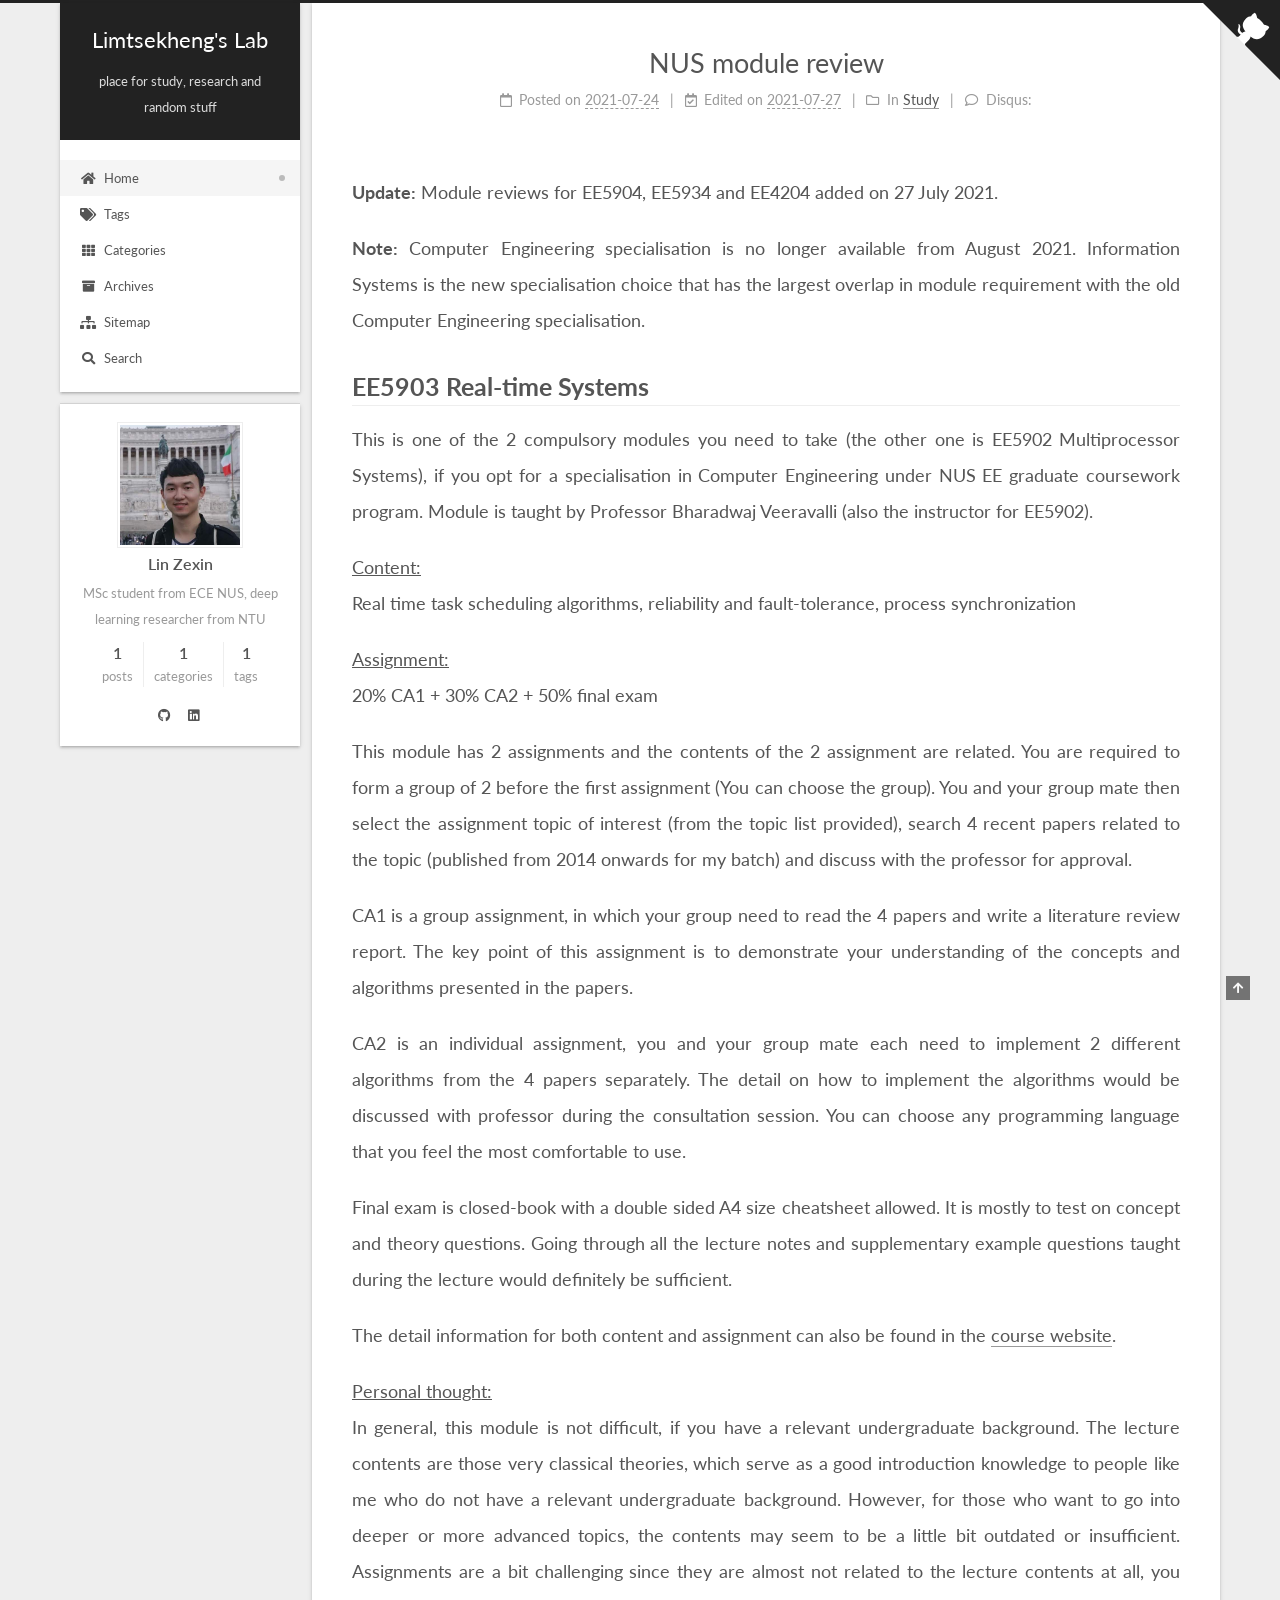
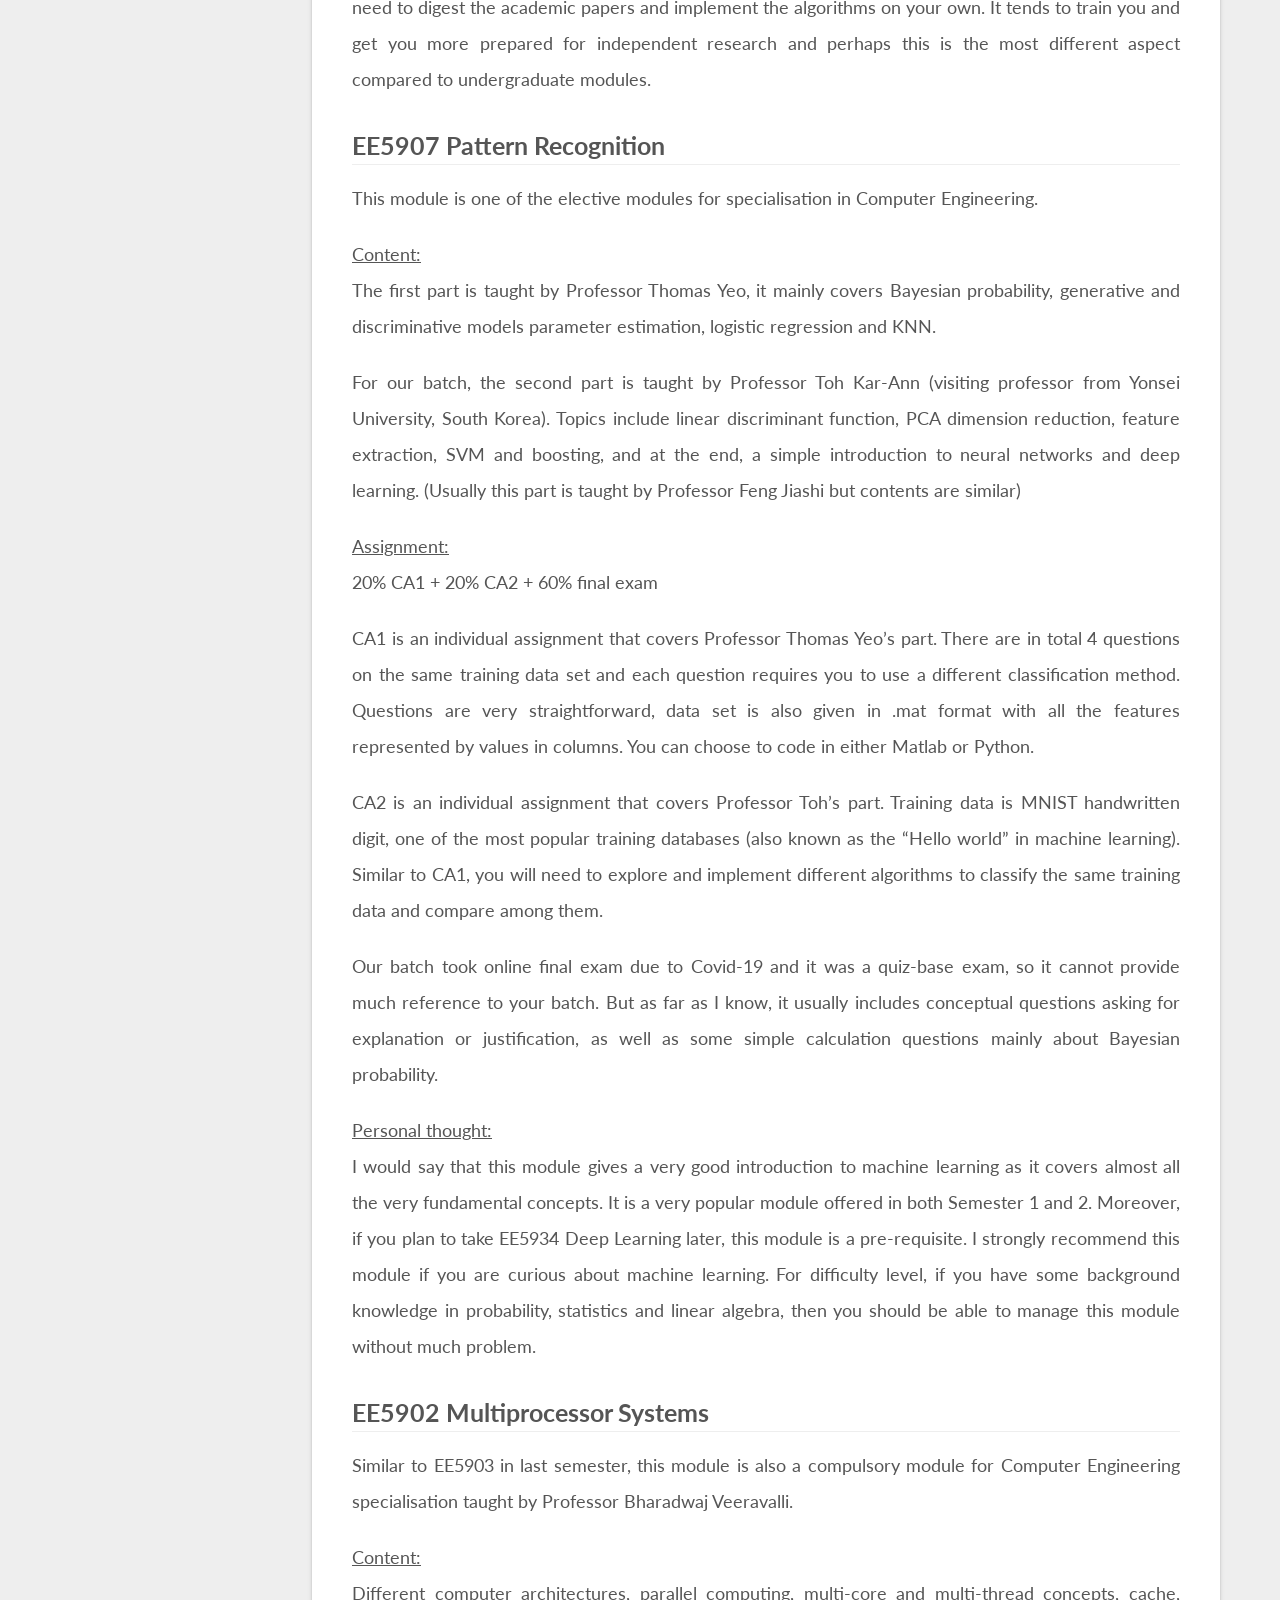
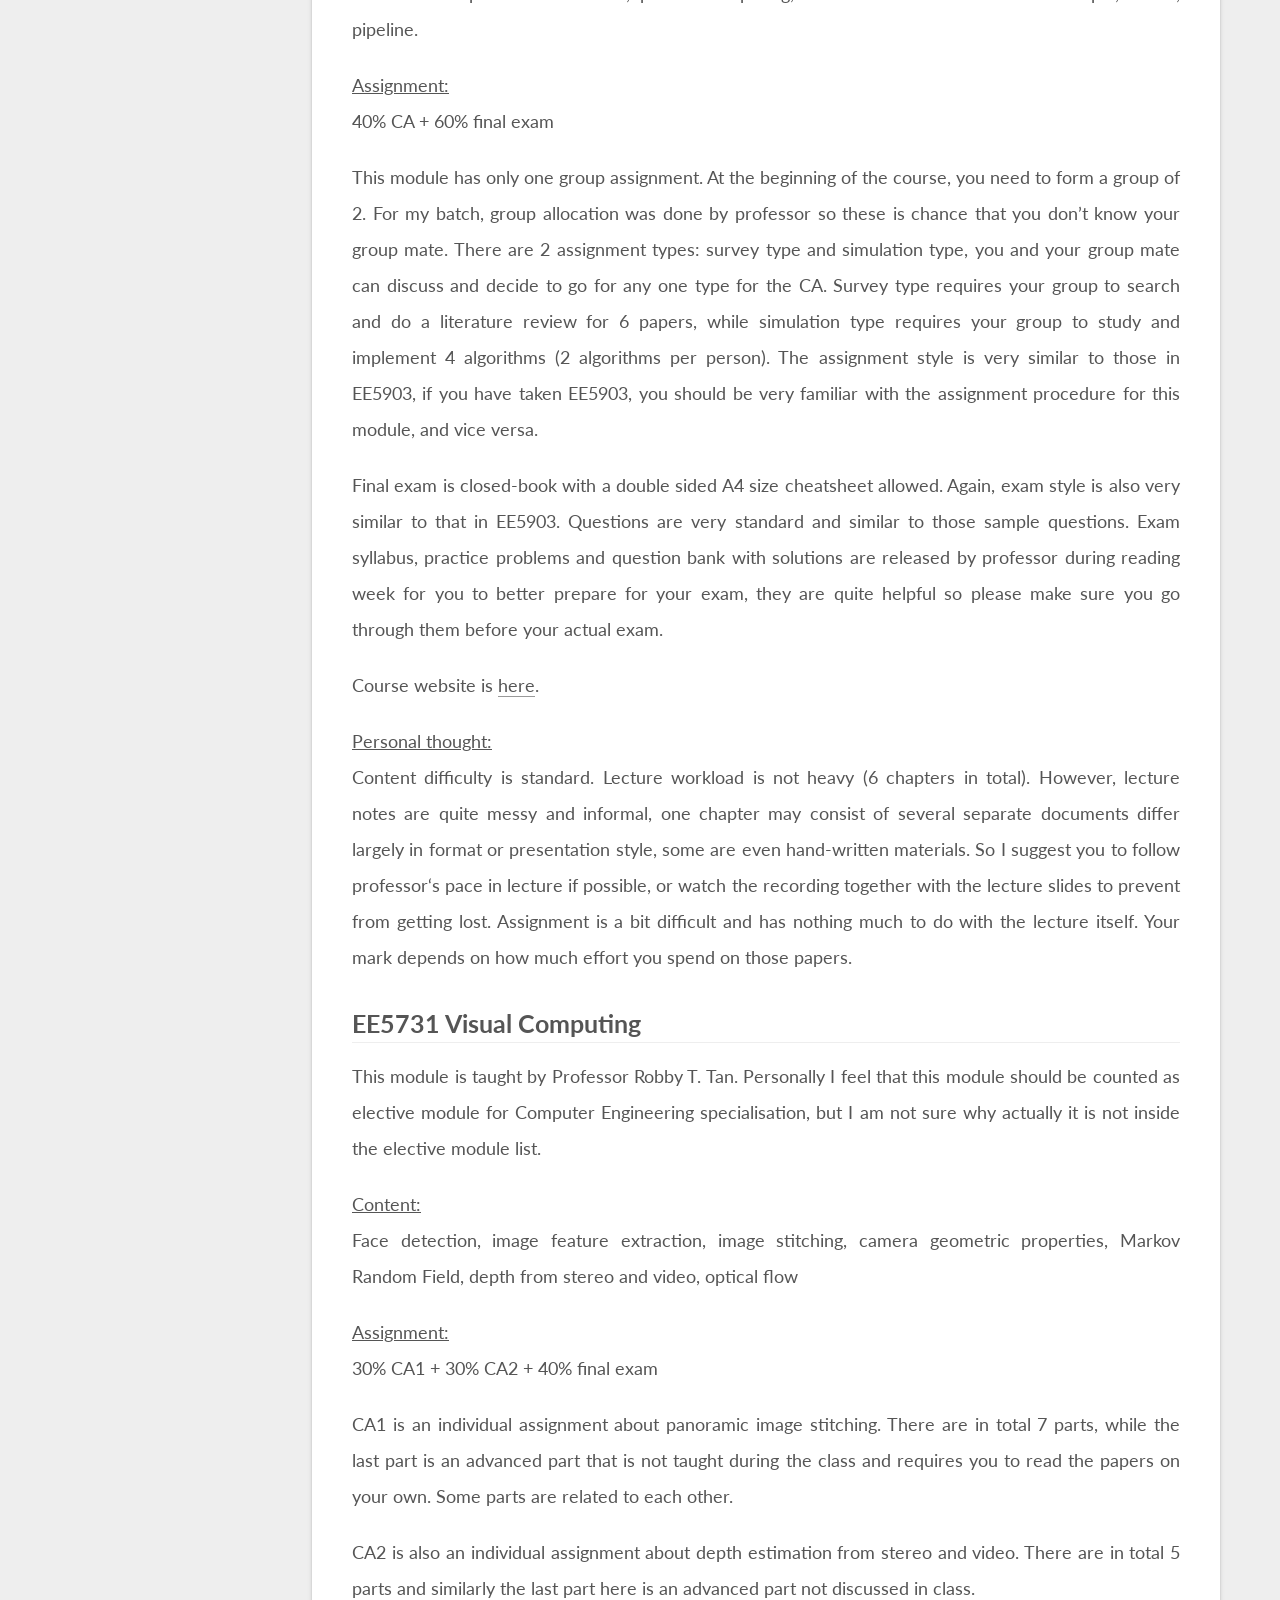
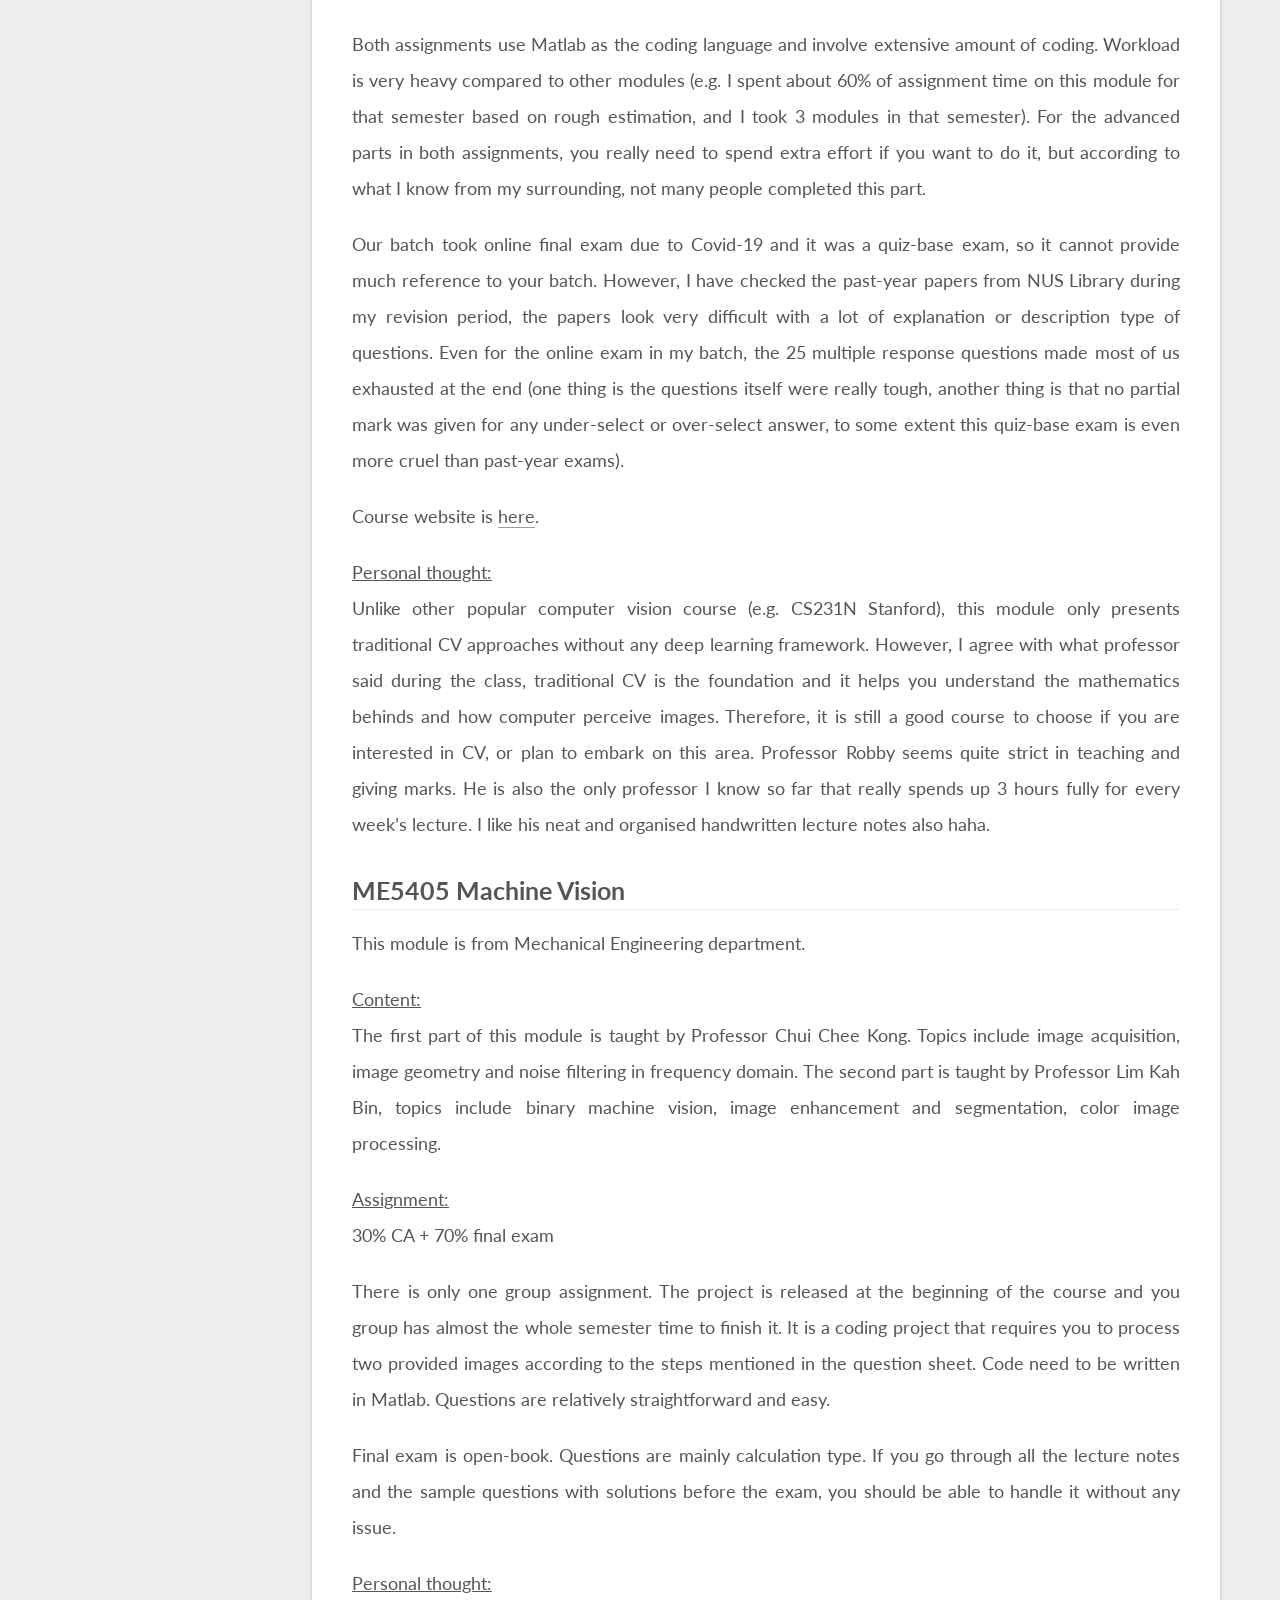
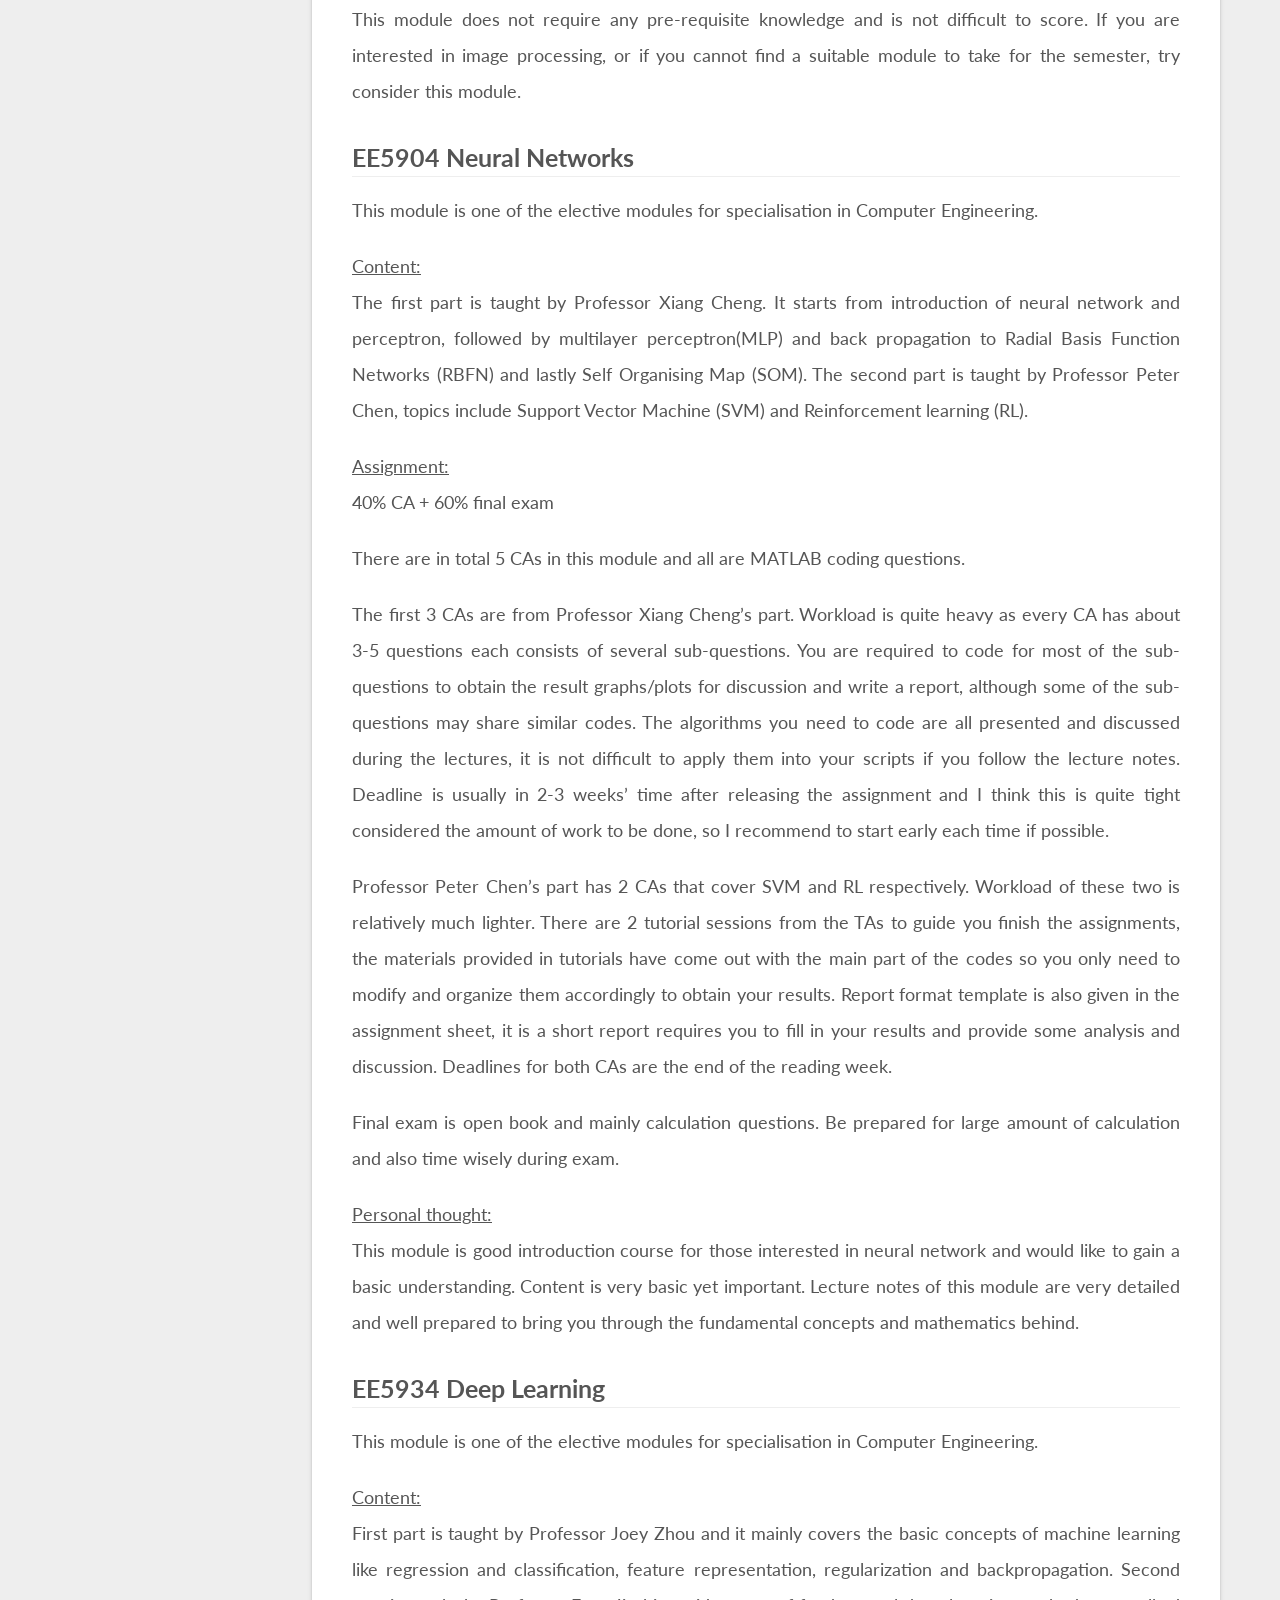
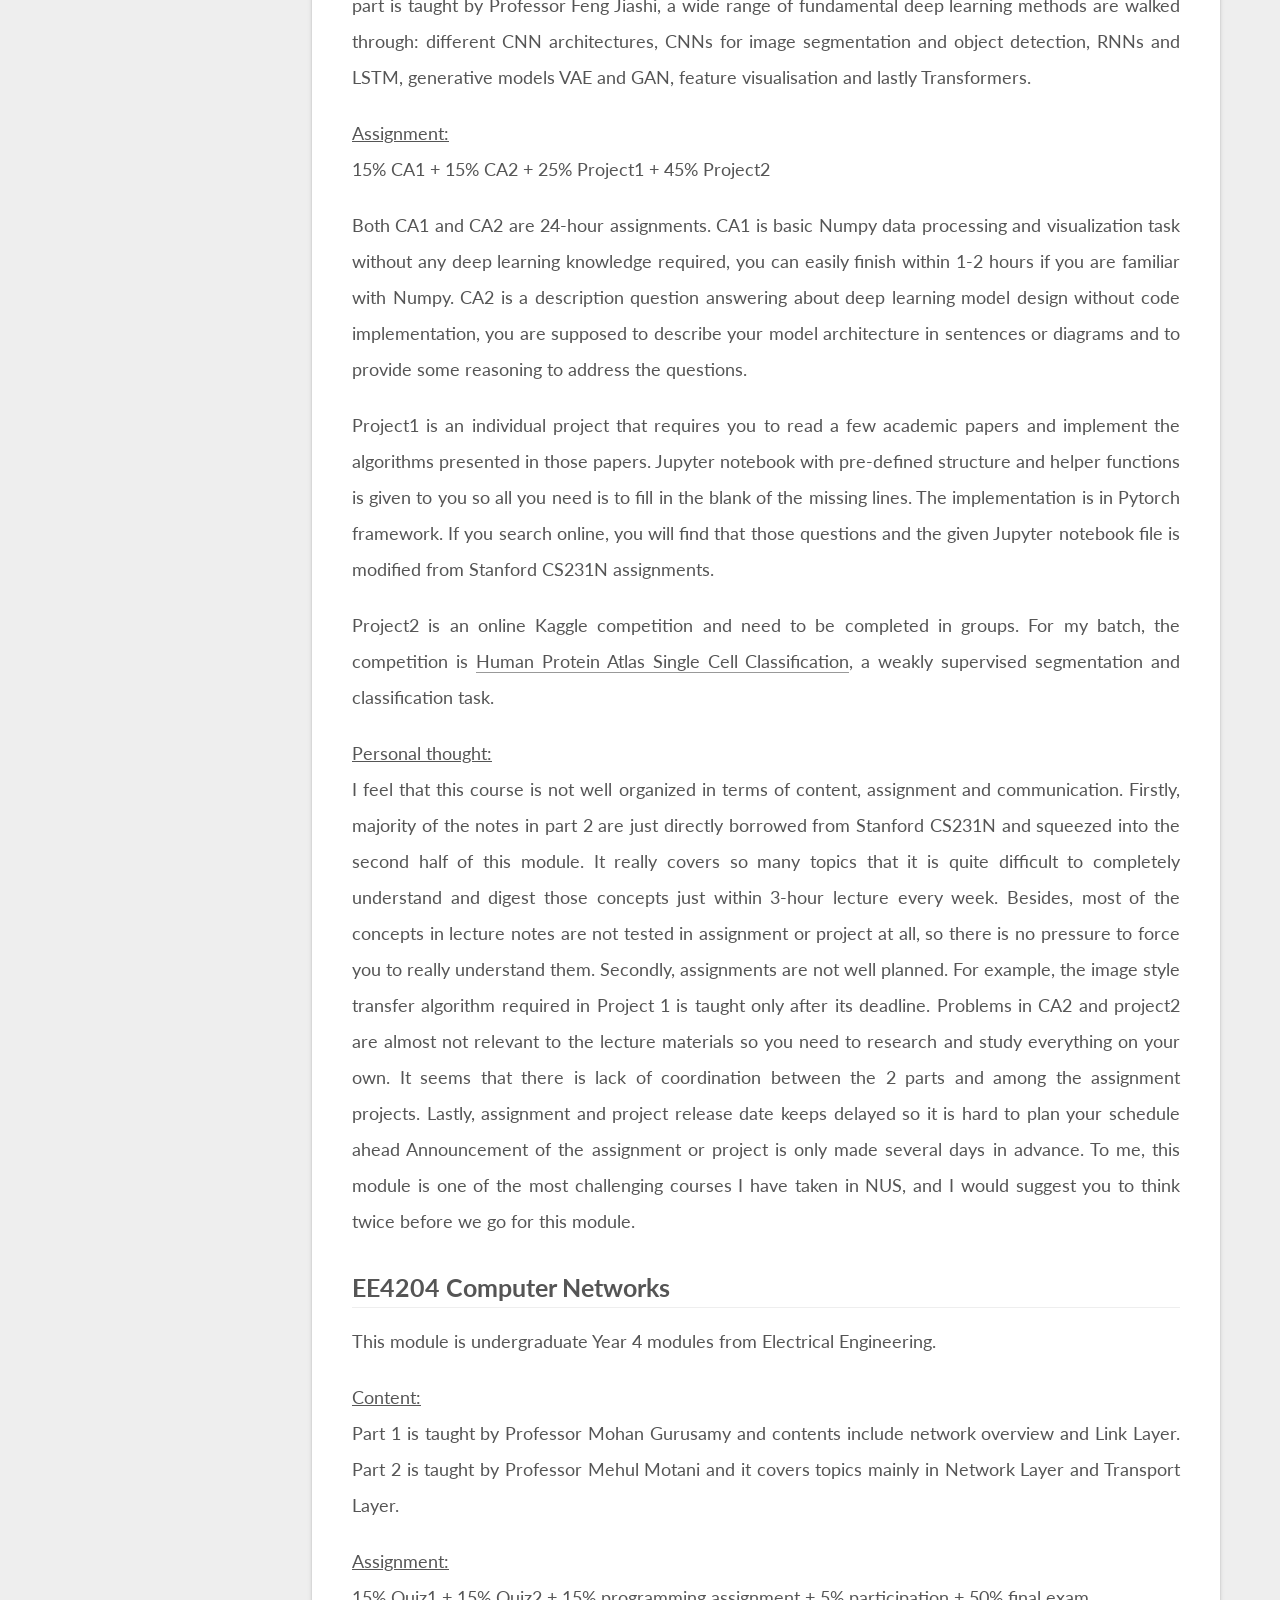
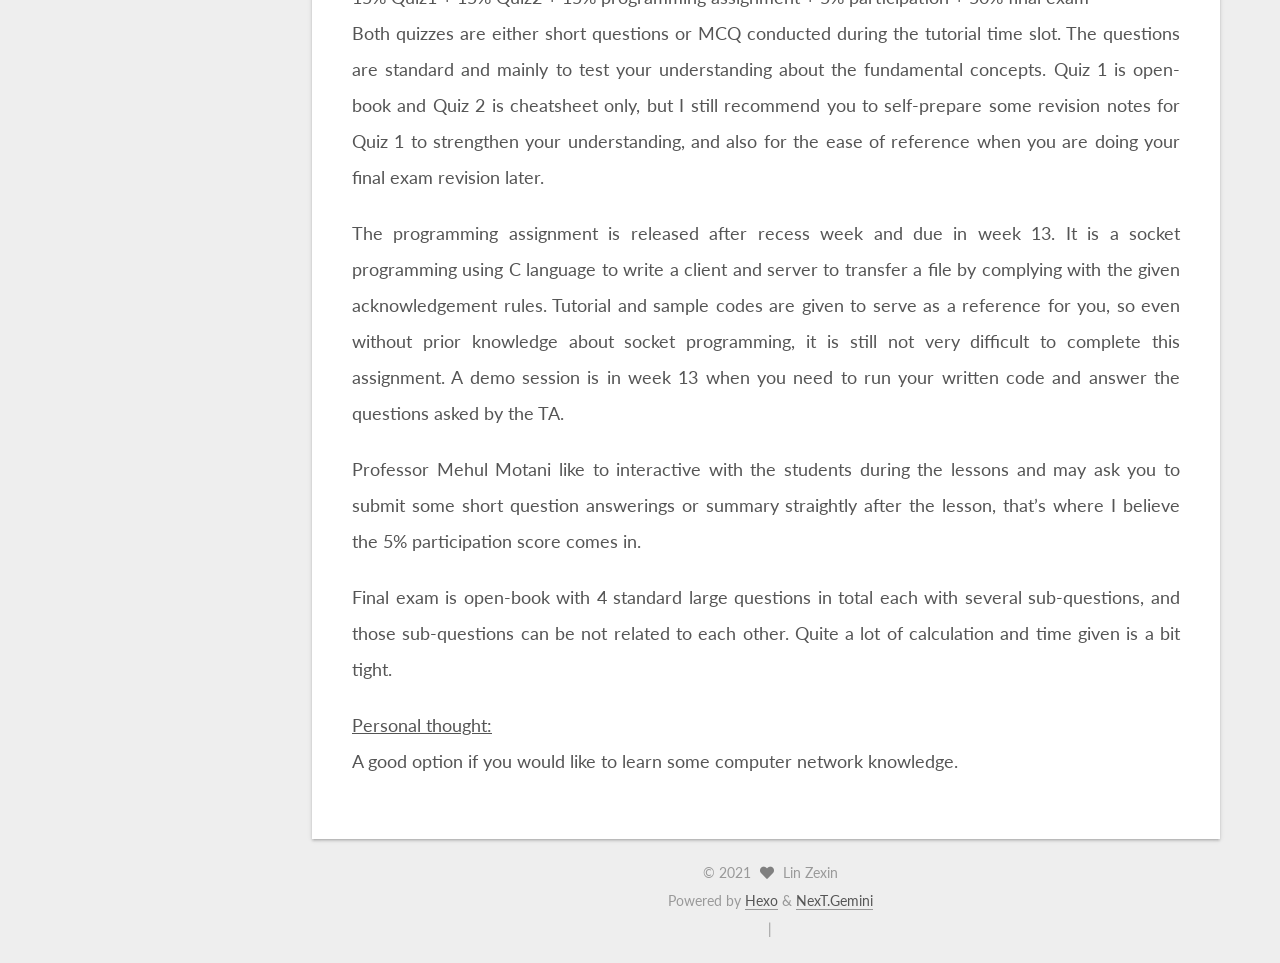
==== commit d77da980: "Site updated: 2021-07-27 01:44:30" ====
--- a/index.html
+++ b/index.html
@@ -225,7 +225,7 @@
                   <i class="far fa-calendar-check"></i>
                 </span>
                 <span class="post-meta-item-text">Edited on</span>
-                <time title="Modified: 2021-07-27 01:27:00" itemprop="dateModified" datetime="2021-07-27T01:27:00+08:00">2021-07-27</time>
+                <time title="Modified: 2021-07-27 01:41:05" itemprop="dateModified" datetime="2021-07-27T01:41:05+08:00">2021-07-27</time>
               </span>
             <span class="post-meta-item">
               <span class="post-meta-item-icon">
@@ -262,7 +262,9 @@
     <div class="post-body" itemprop="articleBody">
 
       
-          <h3 id="EE5903-Real-time-Systems"><a href="#EE5903-Real-time-Systems" class="headerlink" title="EE5903 Real-time Systems"></a>EE5903 Real-time Systems</h3><p>This is one of the 2 compulsory modules you need to take (the other one is EE5902 Multiprocessor Systems), if you opt for a specialisation in Computer Engineering under NUS EE graduate coursework program. Module is taught by Professor Bharadwaj Veeravalli (also the instructor for EE5902).</p>
+          <p><strong>Update:</strong> Module reviews for EE5904, EE5934 and EE4204 added on 27 July 2021.</p>
+<p><strong>Note:</strong> Computer Engineering specialisation is no longer available from August 2021. Information Systems is the new specialisation choice that has the largest overlap in module requirement with the old Computer Engineering specialisation.</p>
+<h2 id="EE5903-Real-time-Systems"><a href="#EE5903-Real-time-Systems" class="headerlink" title="EE5903 Real-time Systems"></a>EE5903 Real-time Systems</h2><p>This is one of the 2 compulsory modules you need to take (the other one is EE5902 Multiprocessor Systems), if you opt for a specialisation in Computer Engineering under NUS EE graduate coursework program. Module is taught by Professor Bharadwaj Veeravalli (also the instructor for EE5902).</p>
 <p><u> Content: </u><br>Real time task scheduling algorithms, reliability and fault-tolerance, process synchronization</p>
 <p><u> Assignment: </u><br>20% CA1 + 30% CA2 + 50% final exam</p>
 <p>This module has 2 assignments and the contents of the 2 assignment are related. You are required to form a group of 2 before the first assignment (You can choose the group). You and your group mate then select the assignment topic of interest (from the topic list provided), search 4 recent papers related to the topic (published from 2014 onwards for my batch) and discuss with the professor for approval.</p>
@@ -271,7 +273,7 @@
 <p>Final exam is closed-book with a double sided A4 size cheatsheet allowed. It is mostly to test on concept and theory questions. Going through all the lecture notes and supplementary example questions taught during the lecture would definitely be sufficient.</p>
 <p>The detail information for both content and assignment can also be found in the <a target="_blank" rel="noopener" href="http://courses.nus.edu.sg/course/elebv/EE5903_BV/">course website</a>.</p>
 <p><u> Personal thought: </u><br>In general, this module is not difficult, if you have a relevant undergraduate background. The lecture contents are those very classical theories, which serve as a good introduction knowledge to people like me who do not have a relevant undergraduate background. However, for those who want to go into deeper or more advanced topics, the contents may seem to be a little bit outdated or insufficient. Assignments are a bit challenging since they are almost not related to the lecture contents at all, you need to digest the academic papers and implement the algorithms on your own. It tends to train you and get you more prepared for independent research and perhaps this is the most different aspect compared to undergraduate modules.</p>
-<h3 id="EE5907-Pattern-Recognition"><a href="#EE5907-Pattern-Recognition" class="headerlink" title="EE5907 Pattern Recognition"></a>EE5907 Pattern Recognition</h3><p>This module is one of the elective modules for specialisation in Computer Engineering.</p>
+<h2 id="EE5907-Pattern-Recognition"><a href="#EE5907-Pattern-Recognition" class="headerlink" title="EE5907 Pattern Recognition"></a>EE5907 Pattern Recognition</h2><p>This module is one of the elective modules for specialisation in Computer Engineering.</p>
 <p><u> Content: </u><br>The first part is taught by Professor Thomas Yeo, it mainly covers Bayesian probability, generative and discriminative models parameter estimation, logistic regression and KNN.</p>
 <p>For our batch, the second part is taught by Professor Toh Kar-Ann (visiting professor from Yonsei University, South Korea). Topics include linear discriminant function, PCA dimension reduction, feature extraction, SVM and boosting, and at the end, a simple introduction to neural networks and deep learning. (Usually this part is taught by Professor Feng Jiashi but contents are similar)</p>
 <p><u> Assignment: </u><br>20% CA1 + 20% CA2 + 60% final exam</p>
@@ -279,14 +281,14 @@
 <p>CA2 is an individual assignment that covers Professor Toh’s part. Training data is MNIST handwritten digit, one of the most popular training databases (also known as the “Hello world” in machine learning). Similar to CA1, you will need to explore and implement different algorithms to classify the same training data and compare among them.</p>
 <p>Our batch took online final exam due to Covid-19 and it was a quiz-base exam, so it cannot provide much reference to your batch. But as far as I know, it usually includes conceptual questions asking for explanation or justification, as well as some simple calculation questions mainly about Bayesian probability.</p>
 <p><u> Personal thought: </u><br>I would say that this module gives a very good introduction to machine learning as it covers almost all the very fundamental concepts. It is a very popular module offered in both Semester 1 and 2. Moreover, if you plan to take EE5934 Deep Learning later, this module is a pre-requisite. I strongly recommend this module if you are curious about machine learning. For difficulty level, if you have some background knowledge in probability, statistics and linear algebra, then you should be able to manage this module without much problem.</p>
-<h3 id="EE5902-Multiprocessor-Systems"><a href="#EE5902-Multiprocessor-Systems" class="headerlink" title="EE5902 Multiprocessor Systems"></a>EE5902 Multiprocessor Systems</h3><p>Similar to EE5903 in last semester, this module is also a compulsory module for Computer Engineering specialisation taught by Professor Bharadwaj Veeravalli.</p>
+<h2 id="EE5902-Multiprocessor-Systems"><a href="#EE5902-Multiprocessor-Systems" class="headerlink" title="EE5902 Multiprocessor Systems"></a>EE5902 Multiprocessor Systems</h2><p>Similar to EE5903 in last semester, this module is also a compulsory module for Computer Engineering specialisation taught by Professor Bharadwaj Veeravalli.</p>
 <p><u> Content: </u><br>Different computer architectures, parallel computing, multi-core and multi-thread concepts, cache, pipeline.</p>
 <p><u> Assignment: </u><br>40% CA + 60% final exam</p>
 <p>This module has only one group assignment. At the beginning of the course, you need to form a group of 2. For my batch, group allocation was done by professor so these is chance that you don’t know your group mate. There are 2 assignment types: survey type and simulation type, you and your group mate can discuss and decide to go for any one type for the CA. Survey type requires your group to search and do a literature review for 6 papers, while simulation type requires your group to study and implement 4 algorithms (2 algorithms per person). The assignment style is very similar to those in EE5903, if you have taken EE5903, you should be very familiar with the assignment procedure for this module, and vice versa.</p>
 <p>Final exam is closed-book with a double sided A4 size cheatsheet allowed. Again, exam style is also very similar to that in EE5903. Questions are very standard and similar to those sample questions. Exam syllabus, practice problems and question bank with solutions are released by professor during reading week for you to better prepare for your exam, they are quite helpful so please make sure you go through them before your actual exam.</p>
 <p>Course website is <a target="_blank" rel="noopener" href="http://courses.nus.edu.sg/course/elebv/Ee5902_vb/">here</a>.</p>
 <p><u> Personal thought: </u><br>Content difficulty is standard. Lecture workload is not heavy (6 chapters in total). However, lecture notes are quite messy and informal, one chapter may consist of several separate documents differ largely in format or presentation style, some are even hand-written materials. So I suggest you to follow professor‘s pace in lecture if possible, or watch the recording together with the lecture slides to prevent from getting lost. Assignment is a bit difficult and has nothing much to do with the lecture itself. Your mark depends on how much effort you spend on those papers.</p>
-<h3 id="EE5731-Visual-Computing"><a href="#EE5731-Visual-Computing" class="headerlink" title="EE5731 Visual Computing"></a>EE5731 Visual Computing</h3><p>This module is taught by Professor Robby T. Tan. Personally I feel that this module should be counted as elective module for Computer Engineering specialisation, but I am not sure why actually it is not inside the elective module list.</p>
+<h2 id="EE5731-Visual-Computing"><a href="#EE5731-Visual-Computing" class="headerlink" title="EE5731 Visual Computing"></a>EE5731 Visual Computing</h2><p>This module is taught by Professor Robby T. Tan. Personally I feel that this module should be counted as elective module for Computer Engineering specialisation, but I am not sure why actually it is not inside the elective module list.</p>
 <p><u> Content: </u><br>Face detection, image feature extraction, image stitching, camera geometric properties, Markov Random Field, depth from stereo and video, optical flow</p>
 <p><u> Assignment: </u><br>30% CA1 + 30% CA2 + 40% final exam</p>
 <p>CA1 is an individual assignment about panoramic image stitching. There are in total 7 parts, while the last part is an advanced part that is not taught during the class and requires you to read the papers on your own. Some parts are related to each other.</p>
@@ -295,13 +297,13 @@
 <p>Our batch took online final exam due to Covid-19 and it was a quiz-base exam, so it cannot provide much reference to your batch. However, I have checked the past-year papers from NUS Library during my revision period, the papers look very difficult with a lot of explanation or description type of questions. Even for the online exam in my batch, the 25 multiple response questions made most of us exhausted at the end (one thing is the questions itself were really tough, another thing is that no partial mark was given for any under-select or over-select answer, to some extent this quiz-base exam is even more cruel than past-year exams).</p>
 <p>Course website is <a target="_blank" rel="noopener" href="https://tanrobby.github.io/teaching/ece_visual/index.html">here</a>.</p>
 <p><u> Personal thought: </u><br>Unlike other popular computer vision course (e.g. CS231N Stanford), this module only presents traditional CV approaches without any deep learning framework. However, I agree with what professor said during the class, traditional CV is the foundation and it helps you understand the mathematics behinds and how computer perceive images. Therefore, it is still a good course to choose if you are interested in CV, or plan to embark on this area. Professor Robby seems quite strict in teaching and giving marks. He is also the only professor I know so far that really spends up 3 hours fully for every week’s lecture. I like his neat and organised handwritten lecture notes also haha.</p>
-<h3 id="ME5405-Machine-Vision"><a href="#ME5405-Machine-Vision" class="headerlink" title="ME5405 Machine Vision"></a>ME5405 Machine Vision</h3><p>This module is from Mechanical Engineering department.</p>
+<h2 id="ME5405-Machine-Vision"><a href="#ME5405-Machine-Vision" class="headerlink" title="ME5405 Machine Vision"></a>ME5405 Machine Vision</h2><p>This module is from Mechanical Engineering department.</p>
 <p><u> Content: </u><br>The first part of this module is taught by Professor Chui Chee Kong. Topics include image acquisition, image geometry and noise filtering in frequency domain. The second part is taught by Professor Lim Kah Bin, topics include binary machine vision, image enhancement and segmentation, color image processing.</p>
 <p><u> Assignment: </u><br>30% CA + 70% final exam</p>
 <p>There is only one group assignment. The project is released at the beginning of the course and you group has almost the whole semester time to finish it. It is a coding project that requires you to process two provided images according to the steps mentioned in the question sheet. Code need to be written in Matlab. Questions are relatively straightforward and easy.</p>
 <p>Final exam is open-book. Questions are mainly calculation type. If you go through all the lecture notes and the sample questions with solutions before the exam, you should be able to handle it without any issue.</p>
 <p><u> Personal thought: </u><br>This module does not require any pre-requisite knowledge and is not difficult to score. If you are interested in image processing, or if you cannot find a suitable module to take for the semester, try consider this module.</p>
-<h3 id="EE5904-Neural-Networks"><a href="#EE5904-Neural-Networks" class="headerlink" title="EE5904 Neural Networks"></a>EE5904 Neural Networks</h3><p>This module is one of the elective modules for specialisation in Computer Engineering.</p>
+<h2 id="EE5904-Neural-Networks"><a href="#EE5904-Neural-Networks" class="headerlink" title="EE5904 Neural Networks"></a>EE5904 Neural Networks</h2><p>This module is one of the elective modules for specialisation in Computer Engineering.</p>
 <p><u> Content: </u><br>The first part is taught by Professor Xiang Cheng. It starts from introduction of neural network and perceptron, followed by multilayer perceptron(MLP) and back propagation to Radial Basis Function Networks (RBFN) and lastly Self Organising Map (SOM). The second part is taught by Professor Peter Chen, topics include Support Vector Machine (SVM) and Reinforcement learning (RL).</p>
 <p><u> Assignment: </u><br>40% CA + 60% final exam</p>
 <p>There are in total 5 CAs in this module and all are MATLAB coding questions.</p>
@@ -309,20 +311,20 @@
 <p>Professor Peter Chen’s part has 2 CAs that cover SVM and RL respectively. Workload of these two is relatively much lighter. There are 2 tutorial sessions from the TAs to guide you finish the assignments, the materials provided in tutorials have come out with the main part of the codes so you only need to modify and organize them accordingly to obtain your results. Report format template is also given in the assignment sheet, it is a short report requires you to fill in your results and provide some analysis and discussion. Deadlines for both CAs are the end of the reading week.</p>
 <p>Final exam is open book and mainly calculation questions. Be prepared for large amount of calculation and also time wisely during exam.</p>
 <p><u> Personal thought: </u><br>This module is good introduction course for those interested in neural network and would like to gain a basic understanding. Content is very basic yet important. Lecture notes of this module are very detailed and well prepared to bring you through the fundamental concepts and mathematics behind.</p>
-<h3 id="EE5934-Deep-Learning"><a href="#EE5934-Deep-Learning" class="headerlink" title="EE5934 Deep Learning"></a>EE5934 Deep Learning</h3><p>This module is one of the elective modules for specialisation in Computer Engineering.</p>
+<h2 id="EE5934-Deep-Learning"><a href="#EE5934-Deep-Learning" class="headerlink" title="EE5934 Deep Learning"></a>EE5934 Deep Learning</h2><p>This module is one of the elective modules for specialisation in Computer Engineering.</p>
 <p><u> Content: </u><br>First part is taught by Professor Joey Zhou and it mainly covers the basic concepts of machine learning like regression and classification, feature representation, regularization and backpropagation. Second part is taught by Professor Feng Jiashi, a wide range of fundamental deep learning methods are walked through: different CNN architectures, CNNs for image segmentation and object detection, RNNs and LSTM, generative models VAE and GAN, feature visualisation and lastly Transformers.</p>
 <p><u> Assignment: </u><br>15% CA1 + 15% CA2 + 25% Project1 + 45% Project2</p>
 <p>Both CA1 and CA2 are 24-hour assignments. CA1 is basic Numpy data processing and visualization task without any deep learning knowledge required, you can easily finish within 1-2 hours if you are familiar with Numpy. CA2 is a description question answering about deep learning model design without code implementation, you are supposed to describe your model architecture in sentences or diagrams and to provide some reasoning to address the questions.</p>
 <p>Project1 is an individual project that requires you to read a few academic papers and implement the algorithms presented in those papers. Jupyter notebook with pre-defined structure and helper functions is given to you so all you need is to fill in the blank of the missing lines. The implementation is in Pytorch framework. If you search online, you will find that those questions and the given Jupyter notebook file is modified from Stanford CS231N assignments.</p>
 <p>Project2 is an online Kaggle competition and need to be completed in groups. For my batch, the competition is <a target="_blank" rel="noopener" href="https://www.kaggle.com/c/hpa-single-cell-image-classification/overview">Human Protein Atlas Single Cell Classification</a>, a weakly supervised segmentation and classification task.  </p>
 <p><u> Personal thought: </u><br>I feel that this course is not well organized in terms of content, assignment and communication. Firstly, majority of the notes in part 2 are just directly borrowed from Stanford CS231N and squeezed into the second half of this module. It really covers so many topics that it is quite difficult to completely understand and digest those concepts just within 3-hour lecture every week. Besides, most of the concepts in lecture notes are not tested in assignment or project at all, so there is no pressure to force you to really understand them. Secondly, assignments are not well planned. For example, the image style transfer algorithm required in Project 1 is taught only after its deadline. Problems in CA2 and project2 are almost not relevant to the lecture materials so you need to research and study everything on your own. It seems that there is lack of coordination between the 2 parts and among the assignment projects. Lastly, assignment and project release date keeps delayed so it is hard to plan your schedule ahead Announcement of the assignment or project is only made several days in advance. To me, this module is one of the most challenging courses I have taken in NUS, and I would suggest you to think twice before we go for this module.</p>
-<h3 id="EE4204-Computer-Networks"><a href="#EE4204-Computer-Networks" class="headerlink" title="EE4204 Computer Networks"></a>EE4204 Computer Networks</h3><p>This module is undergraduate Year 4 modules from Electrical Engineering.</p>
-<p><u> Content: <u><br>Part 1 is taught by Professor Mohan Gurusamy and contents include network overview and Link Layer. Part 2 is taught by Professor Mehul Motani and it covers topics mainly in Network Layer and Transport Layer.</p>
-<p><u> Assignment: <u><br>15% Quiz1 + 15% Quiz2 + 15% programming assignment + 5% participation + 50% final exam<br>Both quizzes are either short questions or MCQ conducted during the tutorial time slot. The questions are standard and mainly to test your understanding about the fundamental concepts. Quiz 1 is open-book and Quiz 2 is cheatsheet only, but I still recommend you to self-prepare some revision notes for Quiz 1 to strengthen your understanding, and also for the ease of reference when you are doing your final exam revision later.</p>
+<h2 id="EE4204-Computer-Networks"><a href="#EE4204-Computer-Networks" class="headerlink" title="EE4204 Computer Networks"></a>EE4204 Computer Networks</h2><p>This module is undergraduate Year 4 modules from Electrical Engineering.</p>
+<p><u> Content: </u><br>Part 1 is taught by Professor Mohan Gurusamy and contents include network overview and Link Layer. Part 2 is taught by Professor Mehul Motani and it covers topics mainly in Network Layer and Transport Layer.</p>
+<p><u> Assignment: </u><br>15% Quiz1 + 15% Quiz2 + 15% programming assignment + 5% participation + 50% final exam<br>Both quizzes are either short questions or MCQ conducted during the tutorial time slot. The questions are standard and mainly to test your understanding about the fundamental concepts. Quiz 1 is open-book and Quiz 2 is cheatsheet only, but I still recommend you to self-prepare some revision notes for Quiz 1 to strengthen your understanding, and also for the ease of reference when you are doing your final exam revision later.</p>
 <p>The programming assignment is released after recess week and due in week 13. It is a socket programming using C language to write a client and server to transfer a file by complying with the given acknowledgement rules. Tutorial and sample codes are given to serve as a reference for you, so even without prior knowledge about socket programming, it is still not very difficult to complete this assignment. A demo session is in week 13 when you need to run your written code and answer the questions asked by the TA.</p>
 <p>Professor Mehul Motani like to interactive with the students during the lessons and may ask you to submit some short question answerings or summary straightly after the lesson, that’s where I believe the 5% participation score comes in.</p>
 <p>Final exam is open-book with 4 standard large questions in total each with several sub-questions, and those sub-questions can be not related to each other. Quite a lot of calculation and time given is a bit tight.</p>
-<p><u> Personal thought: <u><br>A good option if you would like to learn some computer network knowledge.</p>
+<p><u> Personal thought: </u><br>A good option if you would like to learn some computer network knowledge.</p>
 
       
     </div>
--- a/css/main.css
+++ b/css/main.css
@@ -1284,7 +1284,7 @@
 }
 .links-of-author a::before,
 .links-of-author span.exturl::before {
-  background: #9477ff;
+  background: #21ff6e;
   border-radius: 50%;
   content: ' ';
   display: inline-block;
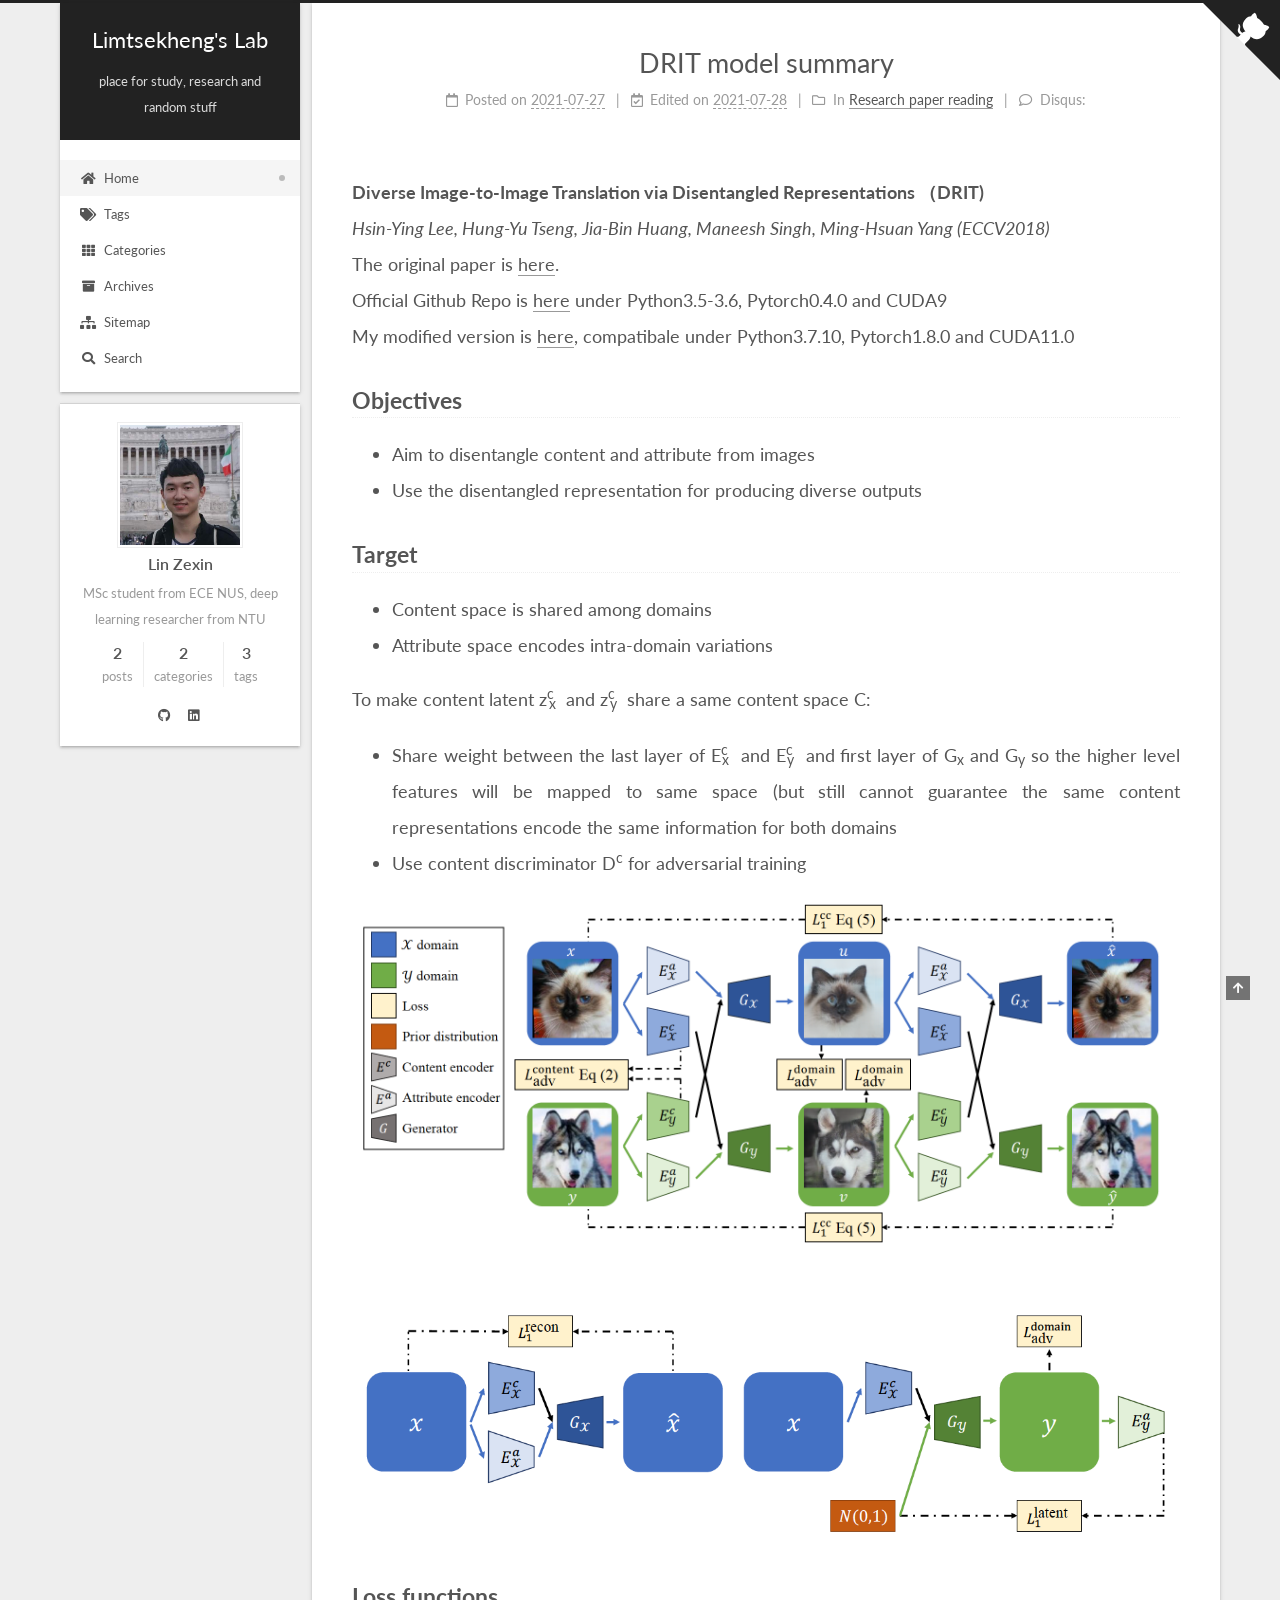
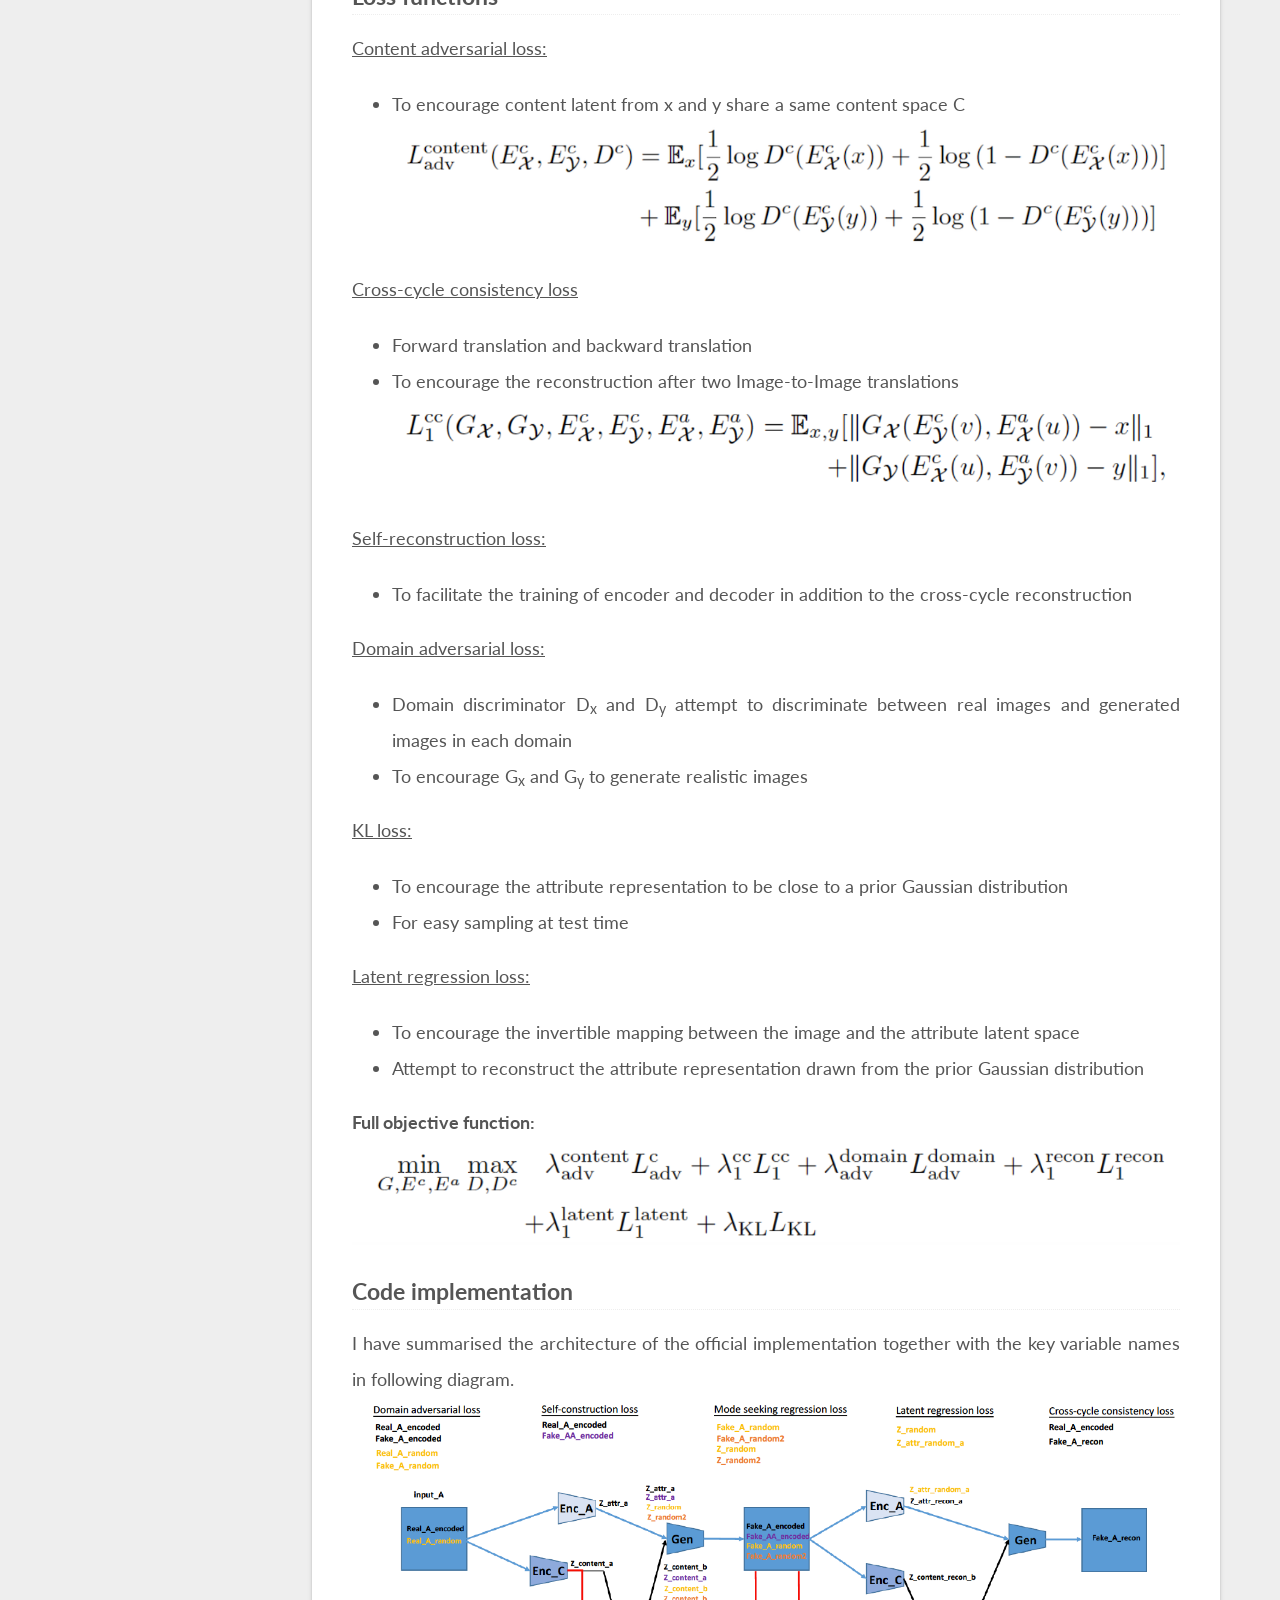
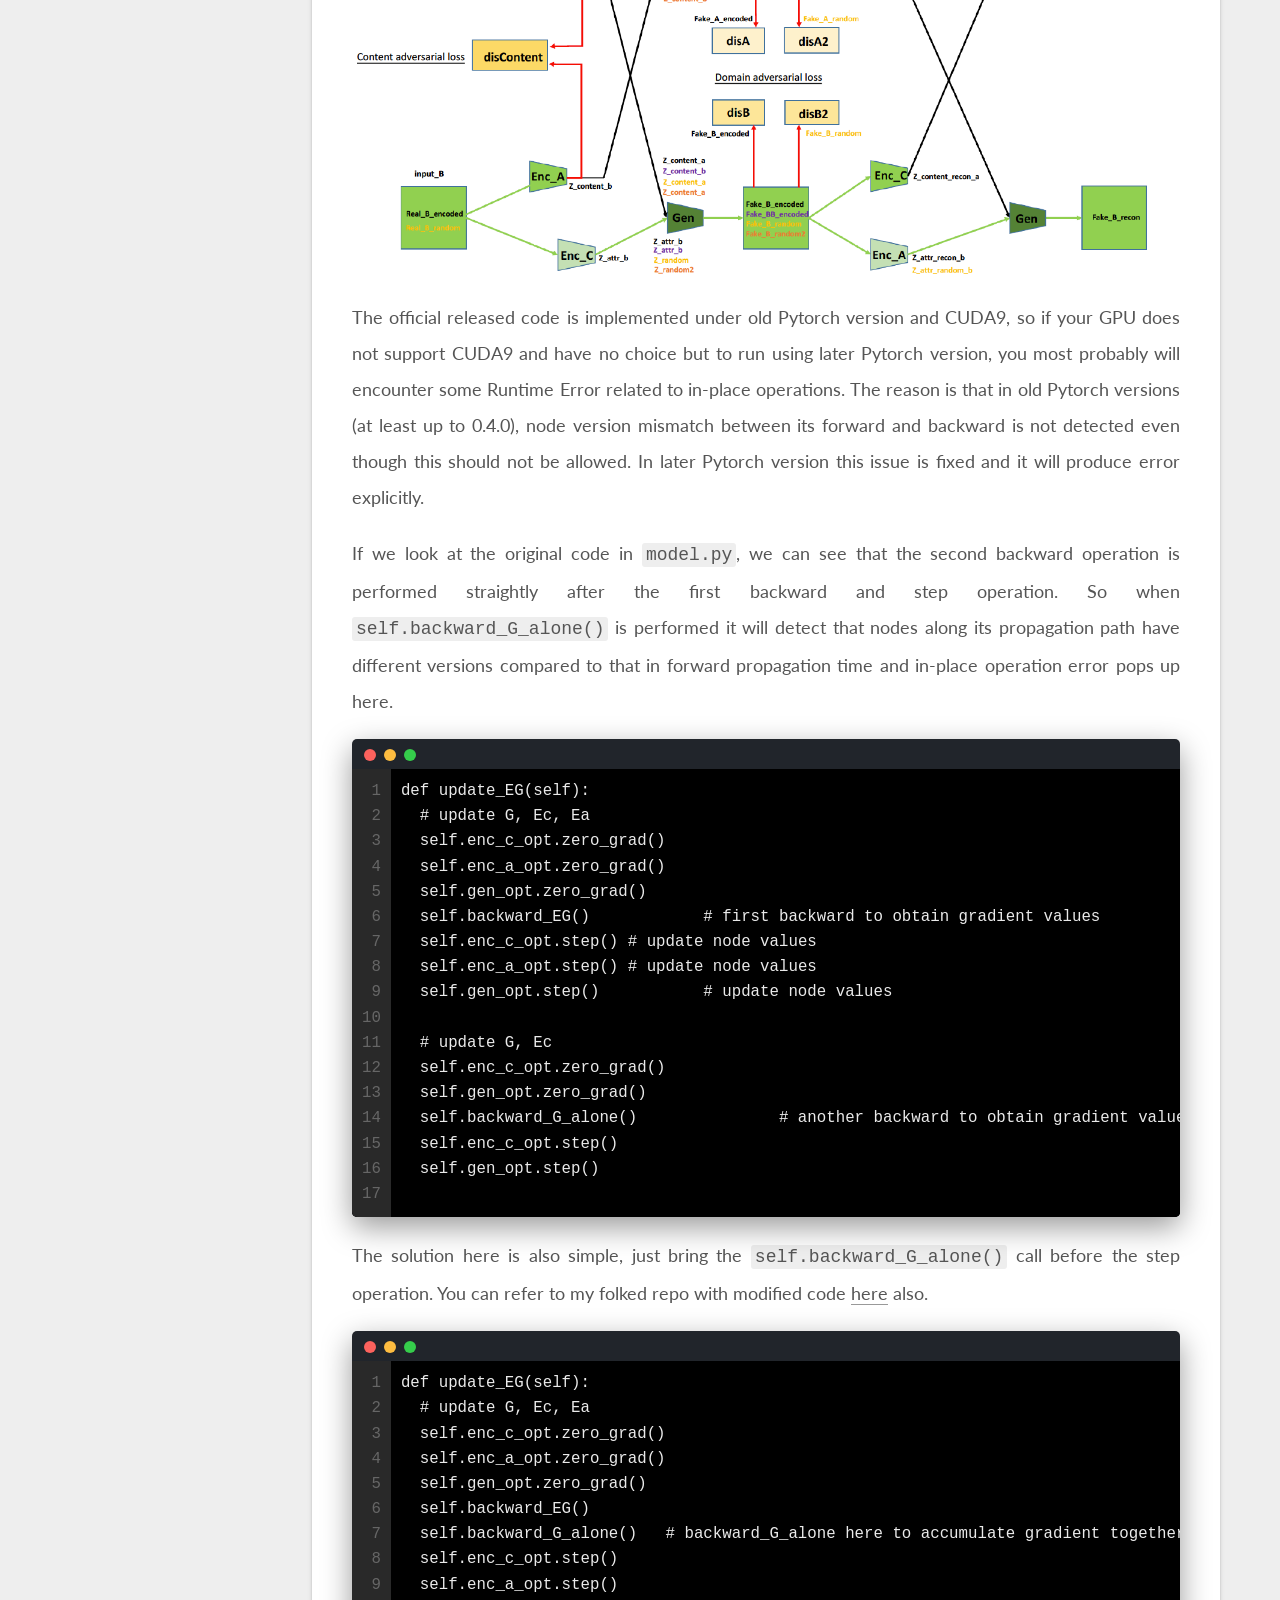
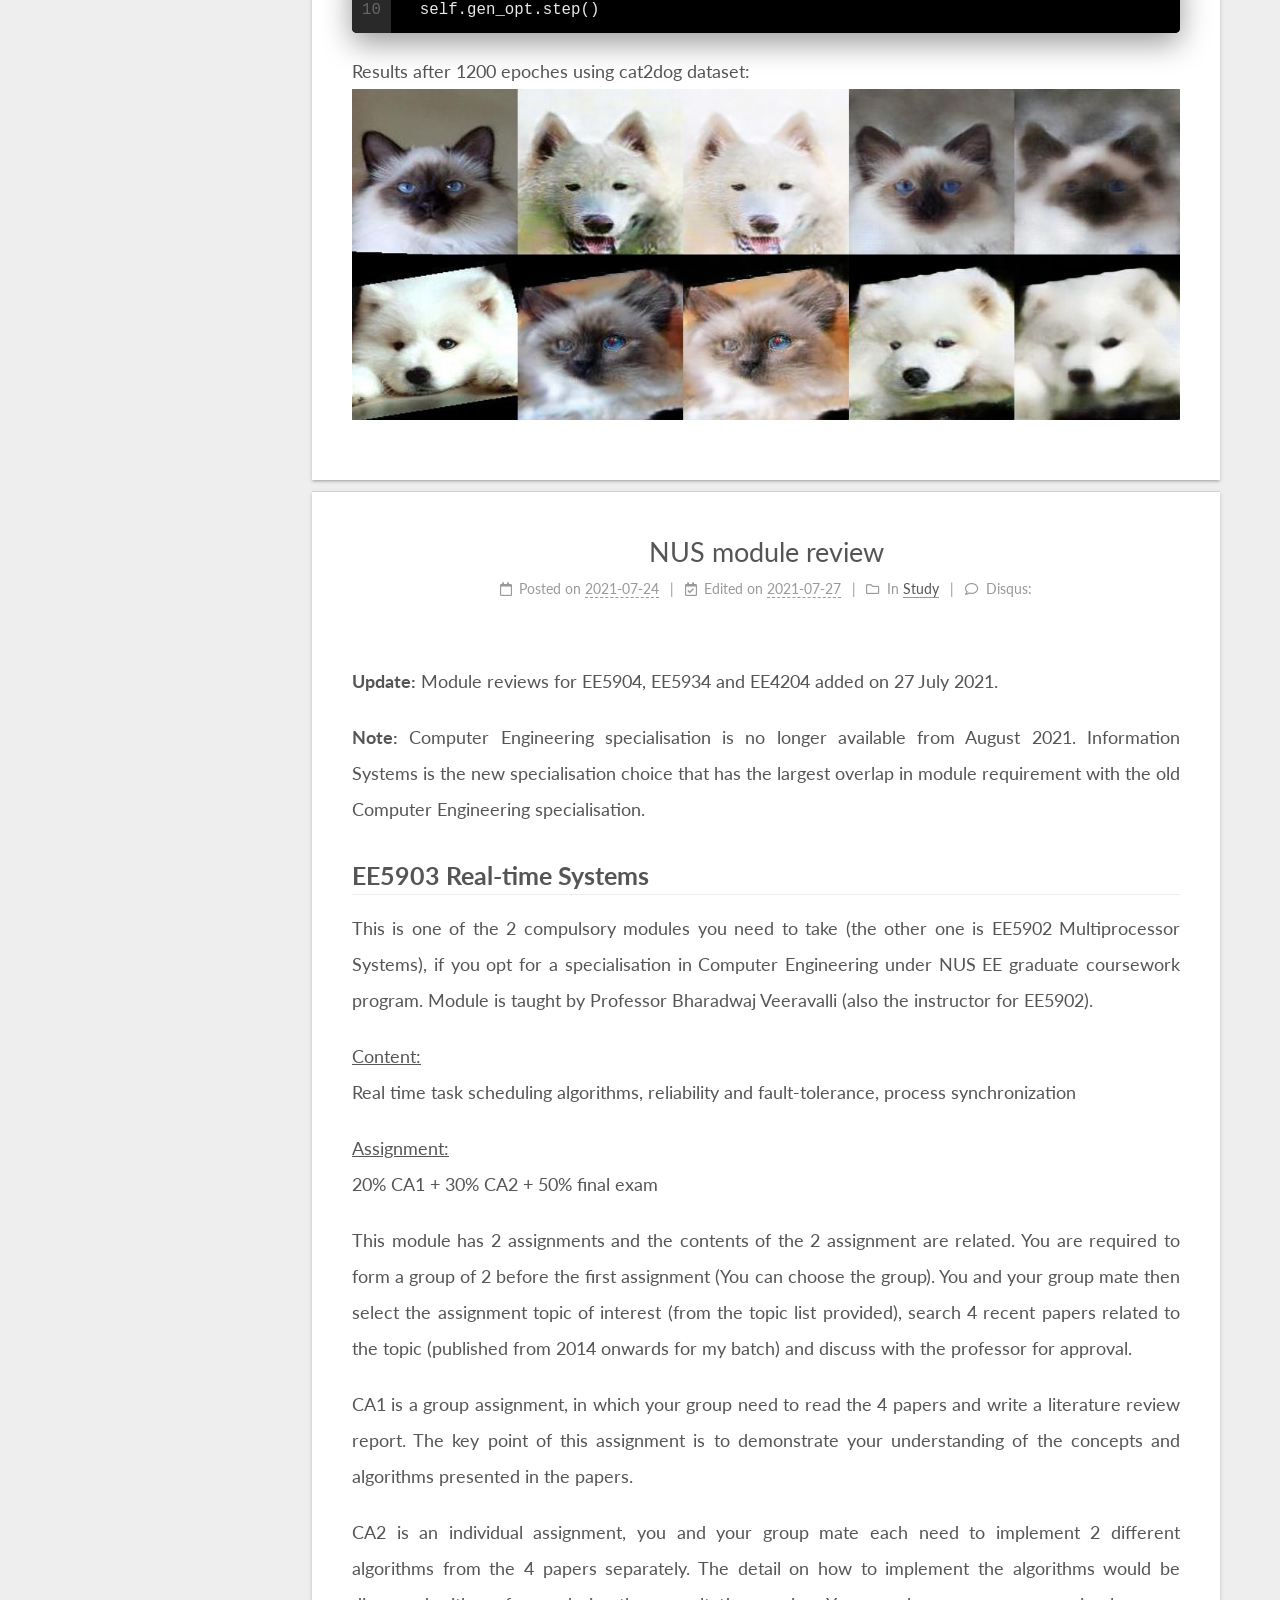
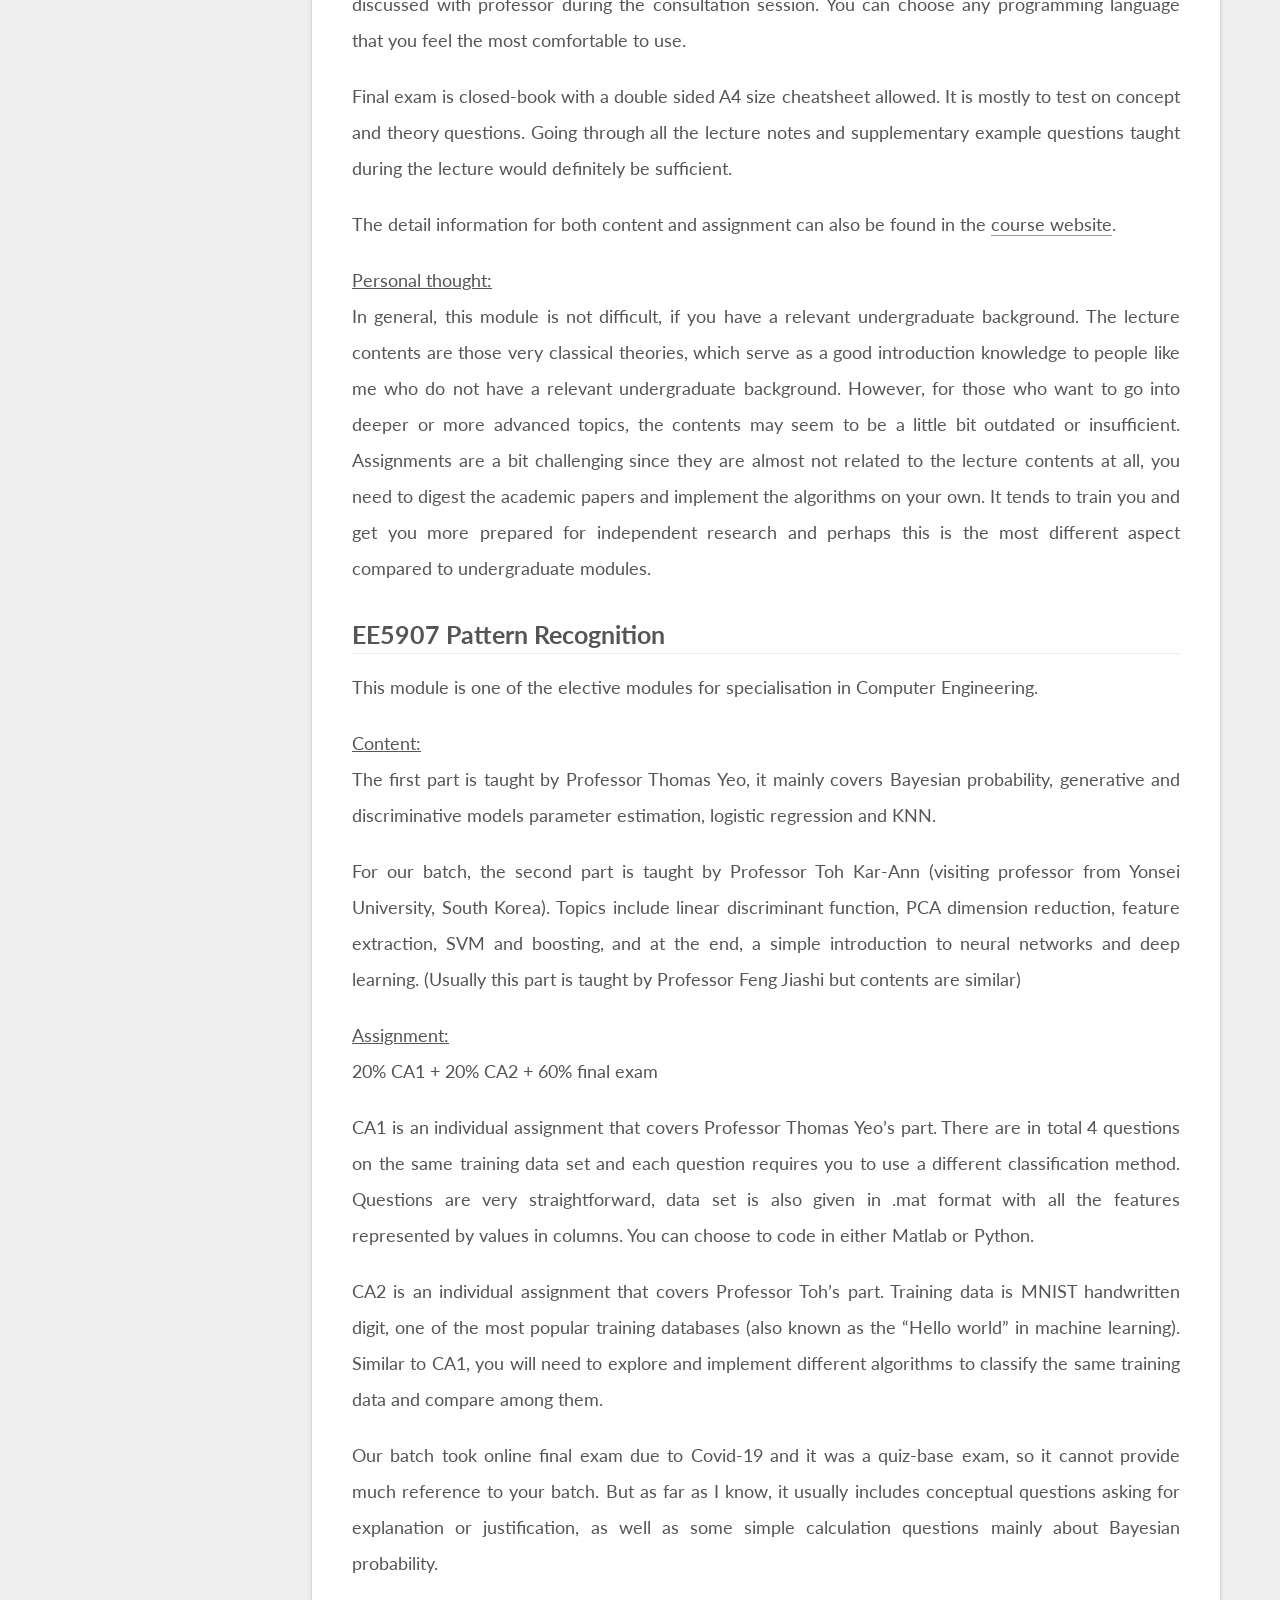
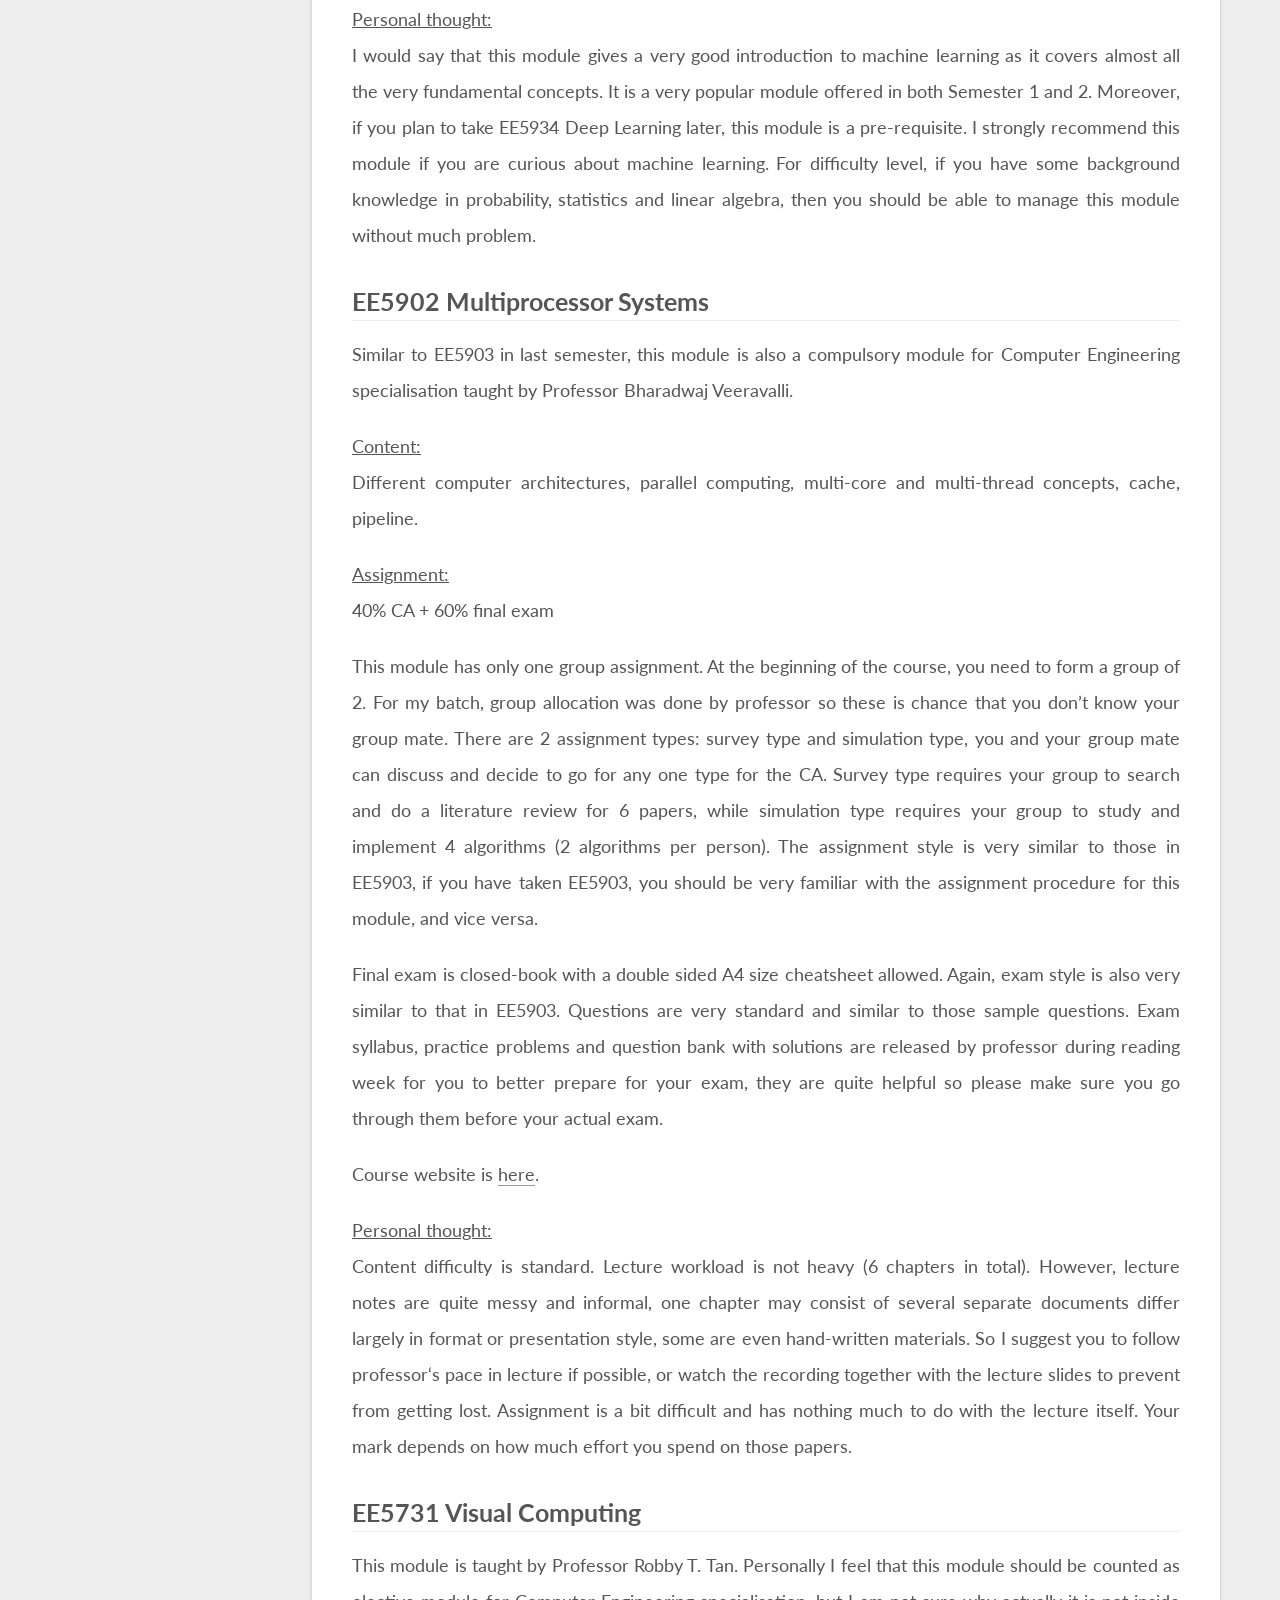
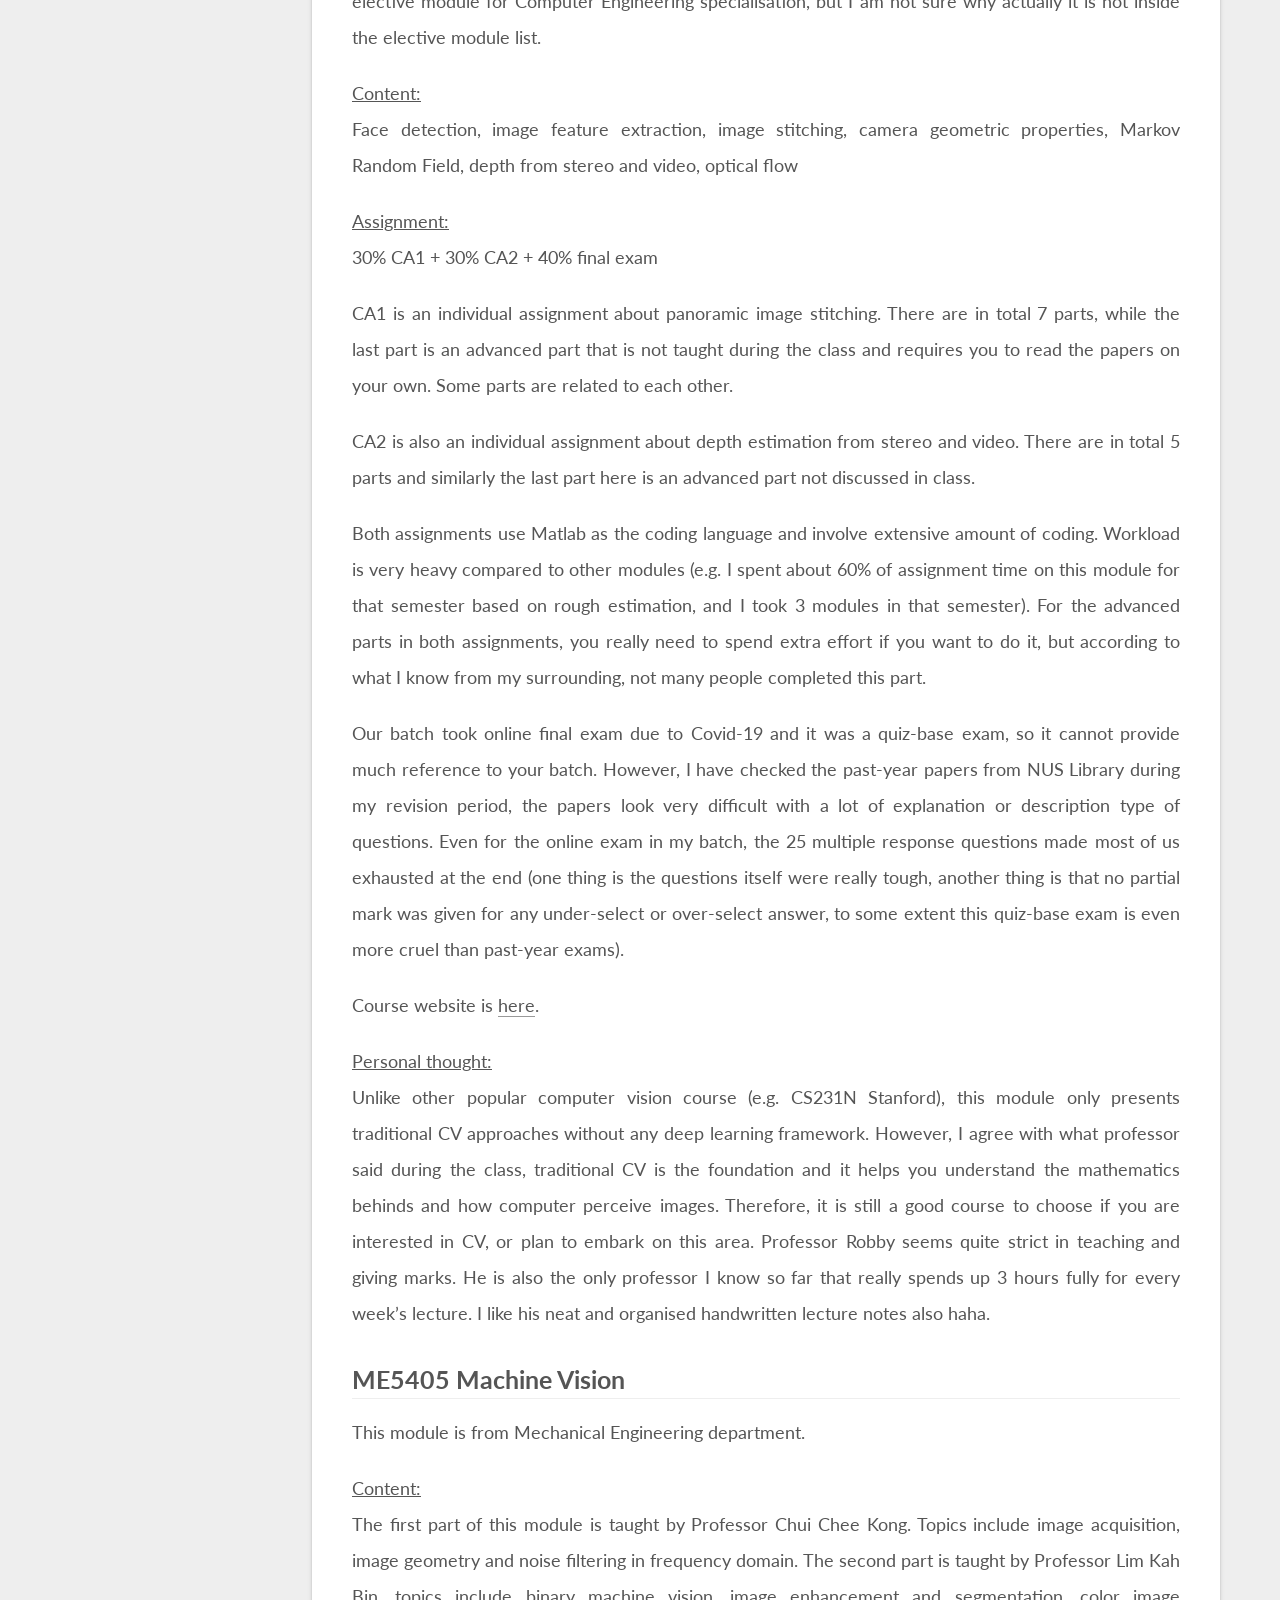
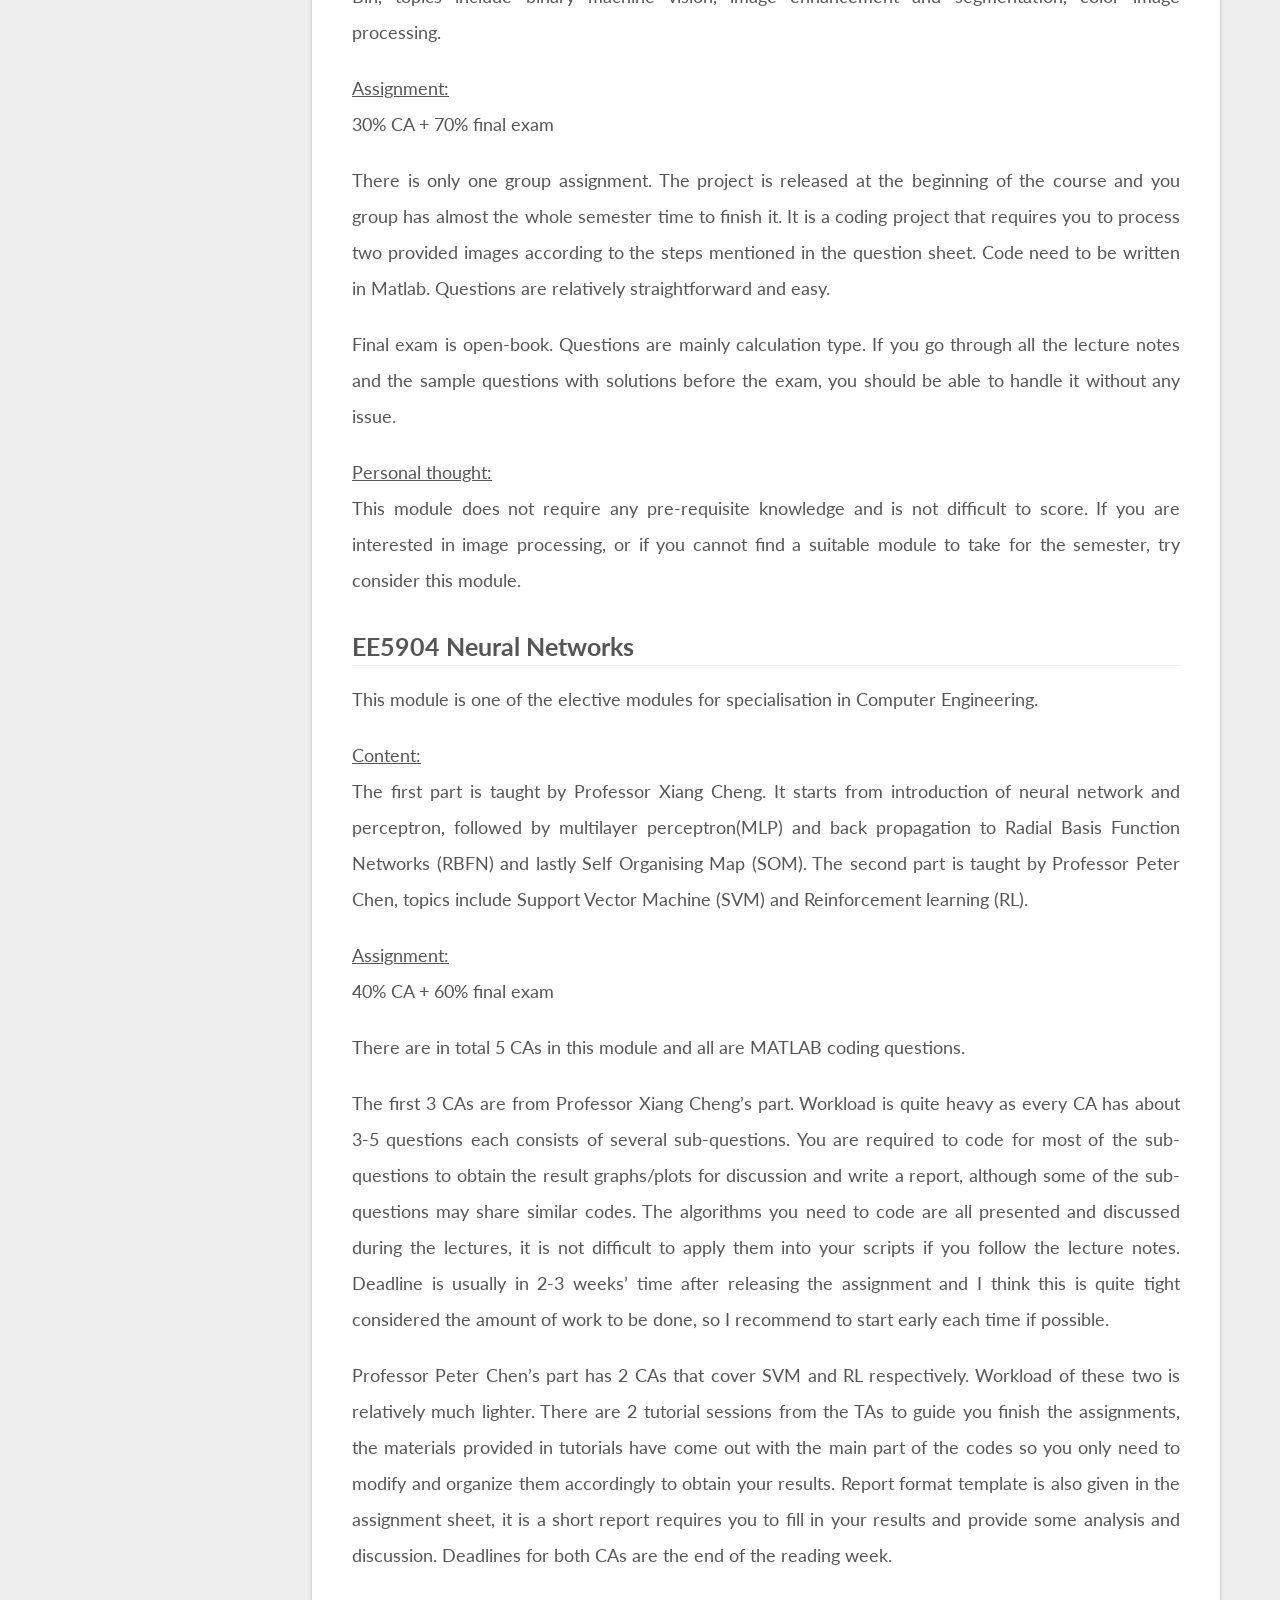
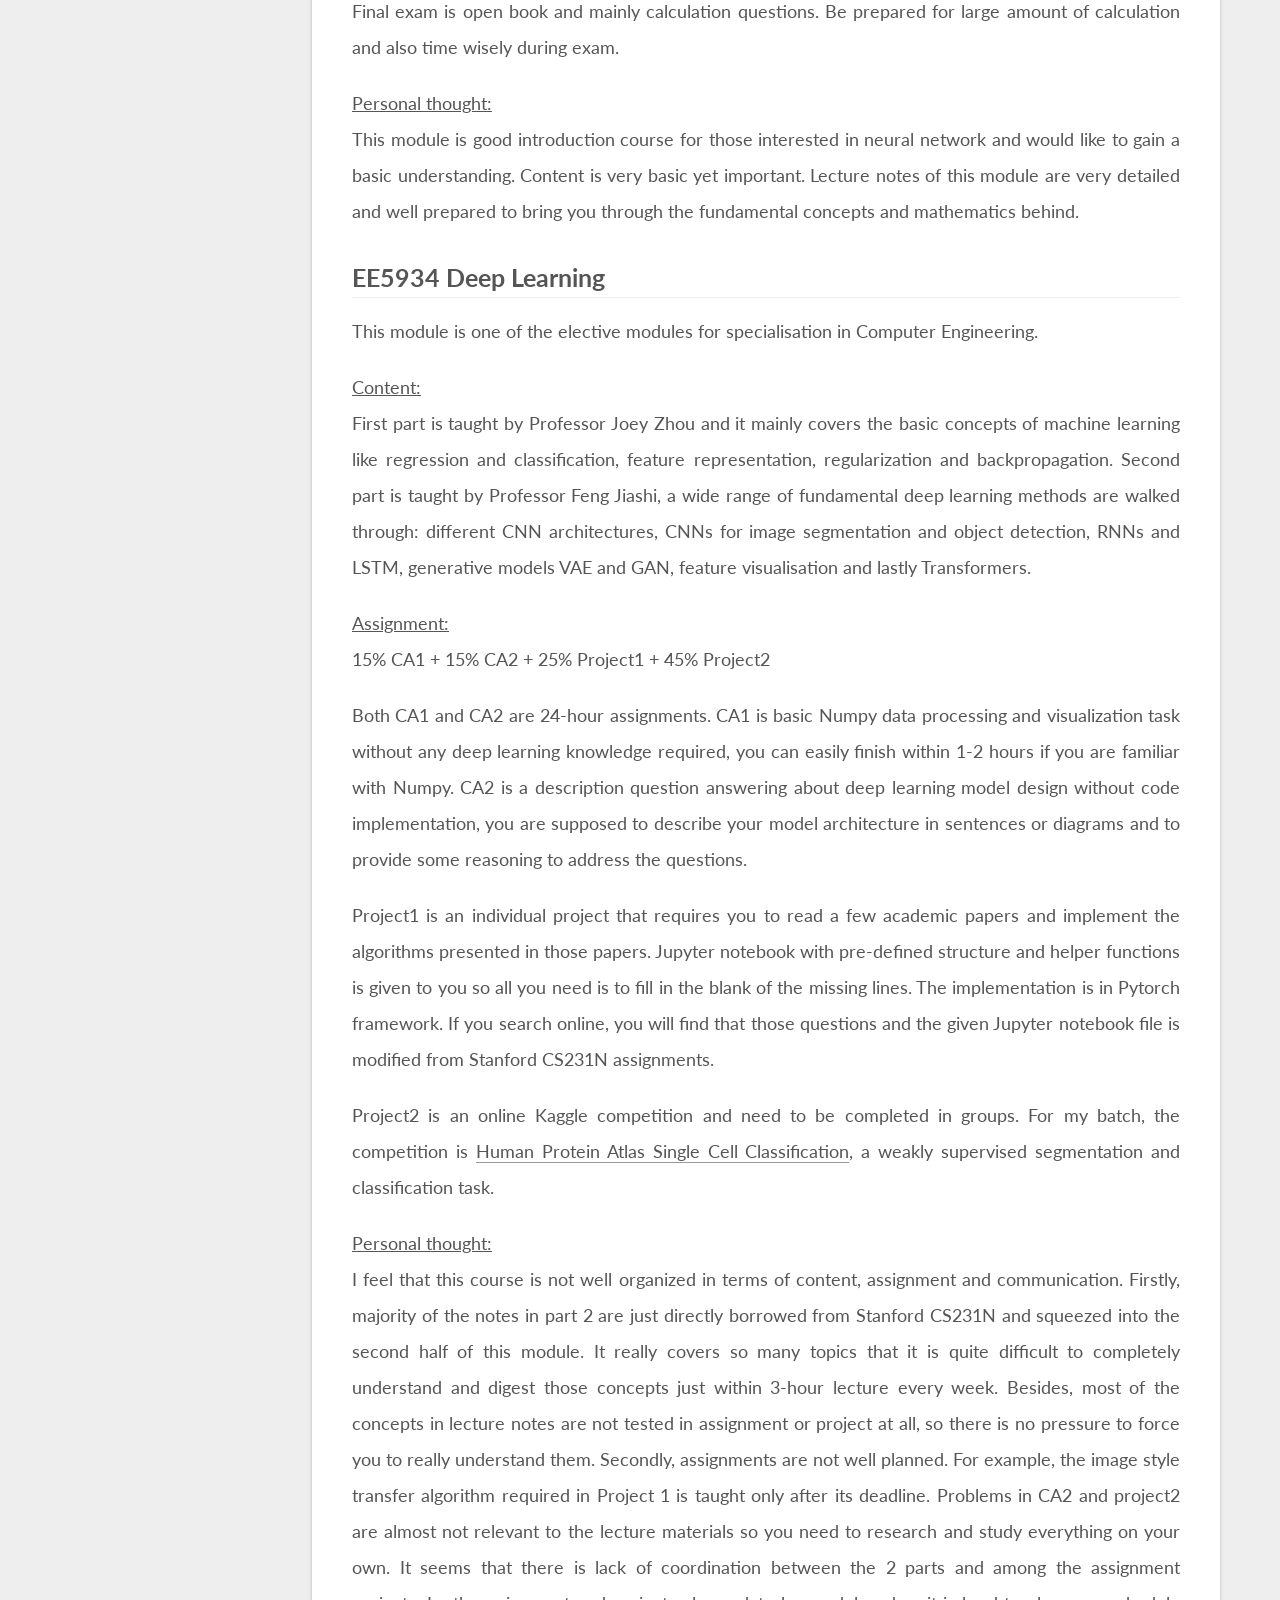
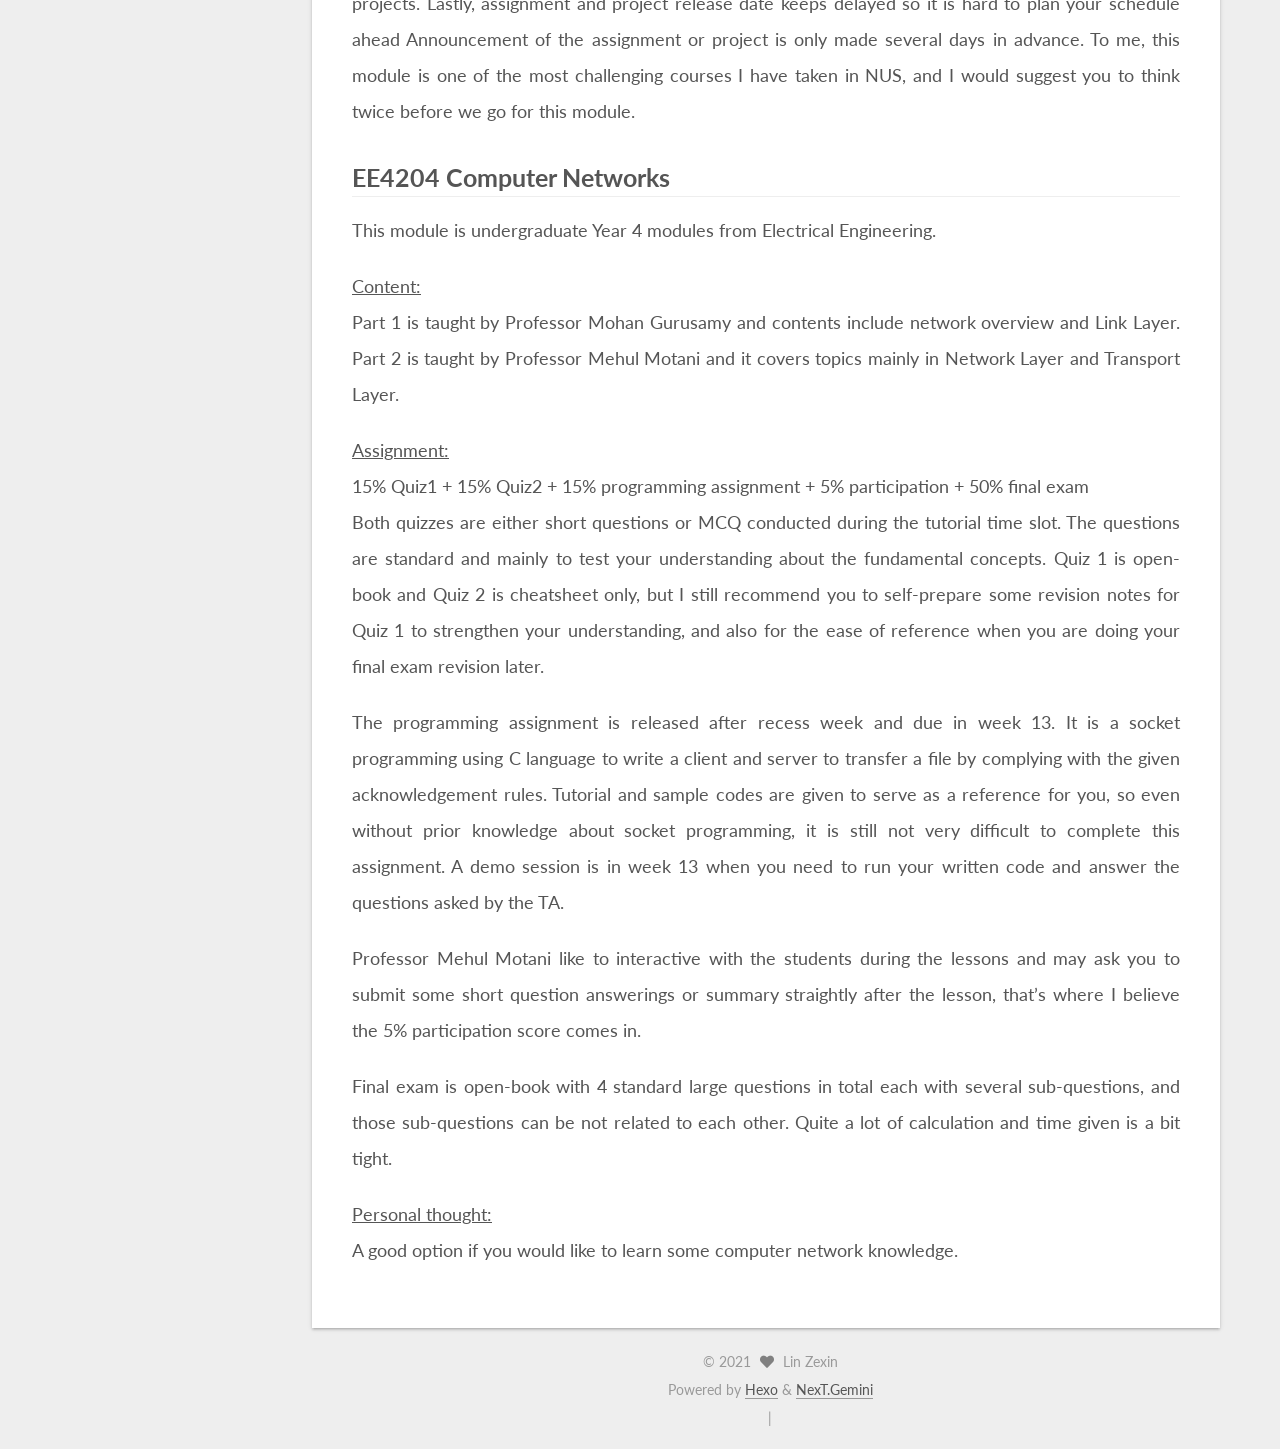
==== commit 7a1b6c9c: "Site updated: 2021-07-28 01:22:42" ====
--- a/index.html
+++ b/index.html
@@ -190,6 +190,142 @@
 
           <div class="content index posts-expand">
             
+      
+  
+  
+  <article itemscope itemtype="http://schema.org/Article" class="post-block" lang="en">
+    <link itemprop="mainEntityOfPage" href="http://limtsekheng.github.io/2021/07/27/DRIT/">
+
+    <span hidden itemprop="author" itemscope itemtype="http://schema.org/Person">
+      <meta itemprop="image" content="/images/avatar.jpg">
+      <meta itemprop="name" content="Lin Zexin">
+      <meta itemprop="description" content="MSc student from ECE NUS, deep learning researcher from NTU">
+    </span>
+
+    <span hidden itemprop="publisher" itemscope itemtype="http://schema.org/Organization">
+      <meta itemprop="name" content="Limtsekheng's Lab">
+    </span>
+      <header class="post-header">
+        <h2 class="post-title" itemprop="name headline">
+          
+            <a href="/2021/07/27/DRIT/" class="post-title-link" itemprop="url">DRIT model summary</a>
+        </h2>
+
+        <div class="post-meta">
+            <span class="post-meta-item">
+              <span class="post-meta-item-icon">
+                <i class="far fa-calendar"></i>
+              </span>
+              <span class="post-meta-item-text">Posted on</span>
+
+              <time title="Created: 2021-07-27 23:05:13" itemprop="dateCreated datePublished" datetime="2021-07-27T23:05:13+08:00">2021-07-27</time>
+            </span>
+              <span class="post-meta-item">
+                <span class="post-meta-item-icon">
+                  <i class="far fa-calendar-check"></i>
+                </span>
+                <span class="post-meta-item-text">Edited on</span>
+                <time title="Modified: 2021-07-28 01:22:09" itemprop="dateModified" datetime="2021-07-28T01:22:09+08:00">2021-07-28</time>
+              </span>
+            <span class="post-meta-item">
+              <span class="post-meta-item-icon">
+                <i class="far fa-folder"></i>
+              </span>
+              <span class="post-meta-item-text">In</span>
+                <span itemprop="about" itemscope itemtype="http://schema.org/Thing">
+                  <a href="/categories/Research-paper-reading/" itemprop="url" rel="index"><span itemprop="name">Research paper reading</span></a>
+                </span>
+            </span>
+
+          
+  
+  <span class="post-meta-item">
+    
+      <span class="post-meta-item-icon">
+        <i class="far fa-comment"></i>
+      </span>
+      <span class="post-meta-item-text">Disqus: </span>
+    
+    <a title="disqus" href="/2021/07/27/DRIT/#disqus_thread" itemprop="discussionUrl">
+      <span class="post-comments-count disqus-comment-count" data-disqus-identifier="2021/07/27/DRIT/" itemprop="commentCount"></span>
+    </a>
+  </span>
+  
+  
+
+        </div>
+      </header>
+
+    
+    
+    
+    <div class="post-body" itemprop="articleBody">
+
+      
+          <p><strong>Diverse Image-to-Image Translation via Disentangled Representations （DRIT)</strong><br><em>Hsin-Ying Lee, Hung-Yu Tseng, Jia-Bin Huang, Maneesh Singh, Ming-Hsuan Yang (ECCV2018)</em><br>The original paper is <a target="_blank" rel="noopener" href="https://openaccess.thecvf.com/content_ECCV_2018/papers/Hsin-Ying_Lee_Diverse_Image-to-Image_Translation_ECCV_2018_paper.pdf">here</a>.<br>Official Github Repo is <a target="_blank" rel="noopener" href="https://github.com/HsinYingLee/DRIT">here</a> under Python3.5-3.6, Pytorch0.4.0 and CUDA9<br>My modified version is <a target="_blank" rel="noopener" href="https://github.com/limtsekheng/DRIT">here</a>, compatibale under Python3.7.10, Pytorch1.8.0 and CUDA11.0</p>
+<h3 id="Objectives"><a href="#Objectives" class="headerlink" title="Objectives"></a>Objectives</h3><ul>
+<li>Aim to disentangle content and attribute from images</li>
+<li>Use the disentangled representation for producing diverse outputs</li>
+</ul>
+<h3 id="Target"><a href="#Target" class="headerlink" title="Target"></a>Target</h3><ul>
+<li>Content space is shared among domains</li>
+<li>Attribute space encodes intra-domain variations</li>
+</ul>
+<p>To make content latent z<sup>c</sup><sub style='position: relative; left: -.4em;'>x</sub> and z<sup>c</sup><sub style='position: relative; left: -.4em;'>y</sub> share a same content space C:</p>
+<ul>
+<li>Share weight between the last layer of E<sup>c</sup><sub style='position: relative; left: -.4em;'>x</sub> and E<sup>c</sup><sub style='position: relative; left: -.4em;'>y</sub> and first layer of G<sub>x</sub> and G<sub>y</sub> so the higher level features will be mapped to same space (but still cannot guarantee the same content representations encode the same information for both domains</li>
+<li>Use content discriminator D<sup>c</sup> for adversarial training</li>
+</ul>
+<p><img src="/2021/07/27/DRIT/DRIT01.png" alt=""><br><img src="/2021/07/27/DRIT/DRIT02.png" alt=""></p>
+<h3 id="Loss-functions"><a href="#Loss-functions" class="headerlink" title="Loss functions"></a>Loss functions</h3><p><u> Content adversarial loss: </u></p>
+<ul>
+<li>To encourage content latent from x and y share a same content space C<br><img src="/2021/07/27/DRIT/DRIT03.png" alt=""></li>
+</ul>
+<p><u> Cross-cycle consistency loss </u></p>
+<ul>
+<li>Forward translation and backward translation</li>
+<li>To encourage the reconstruction after two Image-to-Image translations<br><img src="/2021/07/27/DRIT/DRIT04.png" alt=""></li>
+</ul>
+<p><u> Self-reconstruction loss: </u></p>
+<ul>
+<li>To facilitate the training of encoder and decoder in addition to the cross-cycle reconstruction</li>
+</ul>
+<p><u> Domain adversarial loss: </u></p>
+<ul>
+<li>Domain discriminator D<sub>x</sub> and D<sub>y</sub> attempt to discriminate between real images and generated images in each domain</li>
+<li>To encourage G<sub>x</sub> and G<sub>y</sub> to generate realistic images</li>
+</ul>
+<p><u> KL loss: </u></p>
+<ul>
+<li>To encourage the attribute representation to be close to a prior Gaussian distribution</li>
+<li>For easy sampling at test time</li>
+</ul>
+<p><u> Latent regression loss: </u></p>
+<ul>
+<li>To encourage the invertible mapping between the image and the attribute latent space</li>
+<li>Attempt to reconstruct the attribute representation drawn from the prior Gaussian distribution</li>
+</ul>
+<p><strong>Full objective function:</strong><br><img src="/2021/07/27/DRIT/DRIT05.png" alt=""></p>
+<h3 id="Code-implementation"><a href="#Code-implementation" class="headerlink" title="Code implementation"></a>Code implementation</h3><p>I have summarised the architecture of the official implementation together with the key variable names in following diagram.<br><img src="/2021/07/27/DRIT/DRIT06.png" alt=""></p>
+<p>The official released code is implemented under old Pytorch version and CUDA9, so if your GPU does not support CUDA9 and have no choice but to run using later Pytorch version, you most probably will encounter some Runtime Error related to in-place operations. The reason is that in old Pytorch versions (at least up to 0.4.0), node version mismatch between its forward and backward is not detected even though this should not be allowed. In later Pytorch version this issue is fixed and it will produce error explicitly. </p>
+<p>If we look at the original code in <code>model.py</code>, we can see that the second backward operation is performed straightly after the first backward and step operation. So when <code>self.backward_G_alone()</code> is performed it will detect that nodes along its propagation path have different versions compared to that in forward propagation time and in-place operation error pops up here.<br><figure class="highlight plaintext"><table><tr><td class="gutter"><pre><span class="line">1</span><br><span class="line">2</span><br><span class="line">3</span><br><span class="line">4</span><br><span class="line">5</span><br><span class="line">6</span><br><span class="line">7</span><br><span class="line">8</span><br><span class="line">9</span><br><span class="line">10</span><br><span class="line">11</span><br><span class="line">12</span><br><span class="line">13</span><br><span class="line">14</span><br><span class="line">15</span><br><span class="line">16</span><br><span class="line">17</span><br></pre></td><td class="code"><pre><span class="line">def update_EG(self):</span><br><span class="line">  # update G, Ec, Ea</span><br><span class="line">  self.enc_c_opt.zero_grad()</span><br><span class="line">  self.enc_a_opt.zero_grad()</span><br><span class="line">  self.gen_opt.zero_grad()</span><br><span class="line">  self.backward_EG()		# first backward to obtain gradient values</span><br><span class="line">  self.enc_c_opt.step()	# update node values</span><br><span class="line">  self.enc_a_opt.step()	# update node values</span><br><span class="line">  self.gen_opt.step()		# update node values</span><br><span class="line"></span><br><span class="line">  # update G, Ec</span><br><span class="line">  self.enc_c_opt.zero_grad()</span><br><span class="line">  self.gen_opt.zero_grad()</span><br><span class="line">  self.backward_G_alone()		# another backward to obtain gradient values</span><br><span class="line">  self.enc_c_opt.step()</span><br><span class="line">  self.gen_opt.step()</span><br><span class="line"></span><br></pre></td></tr></table></figure></p>
+<p>The solution here is also simple, just bring the <code>self.backward_G_alone()</code> call before the step operation. You can refer to my folked repo with modified code <a target="_blank" rel="noopener" href="https://github.com/limtsekheng/DRIT">here</a> also.<br><figure class="highlight plaintext"><table><tr><td class="gutter"><pre><span class="line">1</span><br><span class="line">2</span><br><span class="line">3</span><br><span class="line">4</span><br><span class="line">5</span><br><span class="line">6</span><br><span class="line">7</span><br><span class="line">8</span><br><span class="line">9</span><br><span class="line">10</span><br></pre></td><td class="code"><pre><span class="line">def update_EG(self):</span><br><span class="line">  # update G, Ec, Ea</span><br><span class="line">  self.enc_c_opt.zero_grad()</span><br><span class="line">  self.enc_a_opt.zero_grad()</span><br><span class="line">  self.gen_opt.zero_grad()</span><br><span class="line">  self.backward_EG()</span><br><span class="line">  self.backward_G_alone()   # backward_G_alone here to accumulate gradient together before update</span><br><span class="line">  self.enc_c_opt.step()</span><br><span class="line">  self.enc_a_opt.step()</span><br><span class="line">  self.gen_opt.step()</span><br></pre></td></tr></table></figure></p>
+<p>Results after 1200 epoches using cat2dog dataset:<br><img src="/2021/07/27/DRIT/DRIT07.jpeg" alt=""></p>
+
+      
+    </div>
+
+    
+    
+    
+      <footer class="post-footer">
+        <div class="post-eof"></div>
+      </footer>
+  </article>
+  
+  
+  
+
       
   
   
@@ -408,20 +544,20 @@
       <div class="site-state-item site-state-posts">
           <a href="/archives/">
         
-          <span class="site-state-item-count">1</span>
+          <span class="site-state-item-count">2</span>
           <span class="site-state-item-name">posts</span>
         </a>
       </div>
       <div class="site-state-item site-state-categories">
             <a href="/categories/">
           
-        <span class="site-state-item-count">1</span>
+        <span class="site-state-item-count">2</span>
         <span class="site-state-item-name">categories</span></a>
       </div>
       <div class="site-state-item site-state-tags">
             <a href="/tags/">
           
-        <span class="site-state-item-count">1</span>
+        <span class="site-state-item-count">3</span>
         <span class="site-state-item-name">tags</span></a>
       </div>
   </nav>
--- a/css/main.css
+++ b/css/main.css
@@ -1284,7 +1284,7 @@
 }
 .links-of-author a::before,
 .links-of-author span.exturl::before {
-  background: #21ff6e;
+  background: #a4a22d;
   border-radius: 50%;
   content: ' ';
   display: inline-block;
